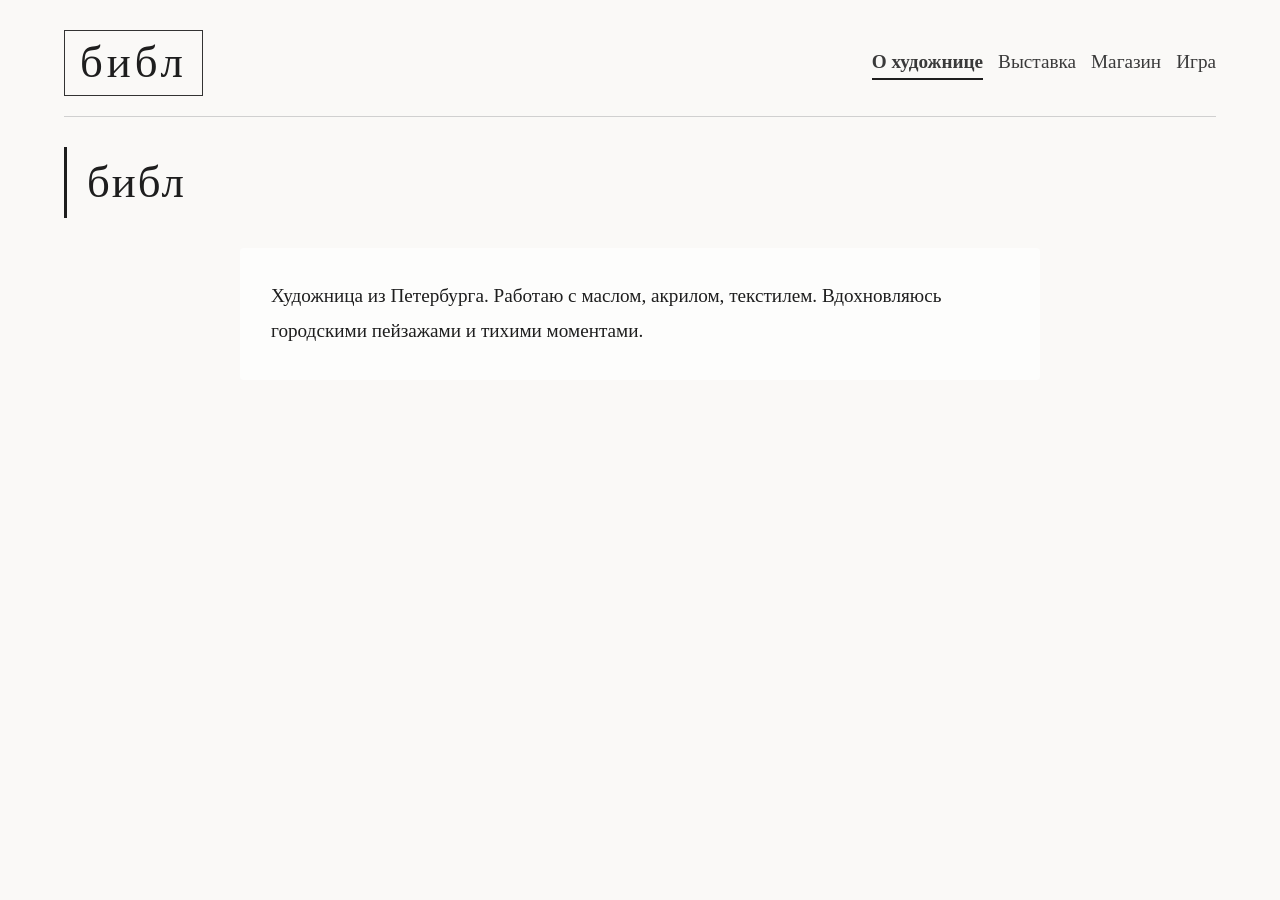
==== index.html @ 17152813 "index.html" ====
<!DOCTYPE html>
<html lang="ru">
<head>
    <meta charset="UTF-8">
    <meta name="viewport" content="width=device-width, initial-scale=1.0, maximum-scale=1.5, user-scalable=yes">
    <title>библ • художественная выставка</title>
    <style>
        * {
            margin: 0;
            padding: 0;
            box-sizing: border-box;
        }

        body {
            font-family: 'Georgia', 'Times New Roman', serif;
            background-color: #faf9f7;
            color: #1e1e1e;
            line-height: 1.6;
            font-size: 16px;
        }

        .container {
            max-width: 1400px;
            margin: 0 auto;
            padding: 30px 5%;
        }

        header {
            border-bottom: 1px solid #d0d0d0;
            padding-bottom: 20px;
            margin-bottom: 30px;
            display: flex;
            flex-wrap: wrap;
            justify-content: space-between;
            align-items: center;
            gap: 20px;
        }

        .logo {
            font-size: clamp(1.8rem, 6vw, 2.8rem);
            font-weight: 300;
            letter-spacing: 4px;
            text-transform: lowercase;
            border: 1px solid #333;
            padding: 5px 15px;
            display: inline-block;
            line-height: 1.2;
            cursor: pointer;
        }

        nav {
            display: flex;
            gap: 15px;
            flex-wrap: wrap;
        }

        nav button {
            background: none;
            border: none;
            font-size: clamp(1rem, 3vw, 1.2rem);
            font-family: 'Georgia', serif;
            color: #3a3a3a;
            cursor: pointer;
            padding: 5px 0;
            border-bottom: 2px solid transparent;
            transition: border-color 0.2s;
        }

        nav button:hover {
            border-bottom: 2px solid #aaa;
        }

        nav button.active {
            border-bottom: 2px solid #1e1e1e;
            font-weight: bold;
        }

        .page { display: none; min-height: 50vh; }
        .page.active { display: block; }

        h1 {
            font-weight: 300;
            font-size: clamp(2rem, 5vw, 2.8rem);
            letter-spacing: 2px;
            margin-bottom: 30px;
            border-left: 3px solid #1e1e1e;
            padding-left: 20px;
        }

        .art-grid {
            display: grid;
            grid-template-columns: repeat(auto-fill, minmax(280px, 1fr));
            gap: 30px 25px;
            margin-top: 30px;
        }

        .art-card {
            background-color: white;
            border: 1px solid #eaeaea;
            padding: 20px 15px 20px 15px;
            position: relative;
            display: flex;
            flex-direction: column;
            transition: transform 0.2s, box-shadow 0.2s;
        }

        .art-card:hover {
            transform: translateY(-4px);
            box-shadow: 0 6px 12px rgba(0,0,0,0.05);
        }

        .art-image-container {
            position: relative;
            width: 100%;
            aspect-ratio: 1 / 1.1;
            margin-bottom: 15px;
            cursor: pointer;
            overflow: hidden;
            background: #f0f0f0;
        }

        .art-image {
            width: 100%;
            height: 100%;
            object-fit: cover;
            display: block;
            transition: transform 0.3s;
        }

        .art-image-container:hover .art-image {
            transform: scale(1.02);
        }

        .image-error {
            position: absolute;
            top: 0;
            left: 0;
            width: 100%;
            height: 100%;
            display: flex;
            align-items: center;
            justify-content: center;
            background: #eee;
            color: #666;
            font-style: italic;
            padding: 20px;
            text-align: center;
        }

        .zoom-icon {
            position: absolute;
            top: 10px;
            right: 10px;
            width: 40px;
            height: 40px;
            background: rgba(255,255,255,0.9);
            border: 1px solid #1e1e1e;
            border-radius: 50%;
            display: flex;
            align-items: center;
            justify-content: center;
            font-size: 1.2rem;
            opacity: 0;
            transition: opacity 0.2s;
            pointer-events: none;
        }

        .art-image-container:hover .zoom-icon { opacity: 1; }

        .art-title {
            font-size: 1.4rem;
            font-weight: 400;
            margin-bottom: 5px;
        }

        .art-description {
            color: #5a5a5a;
            font-size: 0.9rem;
            margin-bottom: 10px;
            font-style: italic;
        }

        .art-price {
            font-size: 1.3rem;
            font-weight: 300;
            color: #2b5e2b;
            margin-top: auto;
            border-top: 1px dashed #ccc;
            padding-top: 12px;
        }

        .contact-block {
            margin-top: 40px;
            padding: 25px 20px;
            background: #f3f2f0;
            border: 1px solid #d4d4d4;
            display: flex;
            flex-wrap: wrap;
            justify-content: center;
            align-items: center;
            gap: 25px;
            position: relative;
        }

        .contact-block a {
            color: #1e1e1e;
            text-decoration: none;
            border-bottom: 1px dotted #777;
            transition: border-bottom 0.2s;
        }

        .contact-block a:hover {
            border-bottom: 1px solid #1e1e1e;
        }

        .edit-btn, .add-btn, .edit-contacts-btn, .edit-bio-btn {
            background: white;
            border: 1px solid #1e1e1e;
            width: 36px;
            height: 36px;
            border-radius: 50%;
            font-size: 1.2rem;
            cursor: pointer;
            display: none;
            align-items: center;
            justify-content: center;
            z-index: 10;
            transition: background 0.2s, color 0.2s;
        }

        .edit-btn:hover, .add-btn:hover, .edit-contacts-btn:hover, .edit-bio-btn:hover {
            background: #1e1e1e;
            color: white;
        }

        .admin-mode .edit-btn,
        .admin-mode .add-btn,
        .admin-mode .edit-contacts-btn,
        .admin-mode .edit-bio-btn {
            display: flex;
        }

        .add-btn {
            border-radius: 40px;
            width: auto;
            padding: 0 20px;
            gap: 5px;
            margin: 20px 0 30px;
            display: none;
        }

        .admin-mode .add-btn {
            display: inline-flex;
        }

        .edit-contacts-btn {
            position: absolute;
            top: -18px;
            right: 20px;
            background: #1e1e1e;
            color: white;
            border: none;
            width: auto;
            border-radius: 30px;
            padding: 8px 20px;
            font-size: 0.9rem;
            gap: 5px;
        }

        .edit-contacts-btn:hover {
            background: #333;
        }

        .artist-bio {
            font-size: 1.2rem;
            white-space: pre-line;
            max-width: 800px;
            margin: 0 auto 30px;
            padding: 30px;
            background: rgba(255,255,255,0.7);
            position: relative;
            border: 1px solid transparent;
            border-radius: 4px;
            line-height: 1.8;
        }
        
        .admin-mode .artist-bio { 
            border: 1px dashed #aaa;
        }

        .edit-bio-btn {
            position: absolute;
            top: 10px;
            right: 10px;
        }

        .modal {
            display: none;
            position: fixed;
            top: 0; left: 0; width: 100%; height: 100%;
            background-color: rgba(0,0,0,0.6);
            align-items: center;
            justify-content: center;
            z-index: 2000;
            padding: 15px;
            backdrop-filter: blur(3px);
        }
        .modal.active { display: flex; }

        .modal-content {
            background: white;
            padding: 35px 30px;
            max-width: 550px;
            width: 100%;
            max-height: 90vh;
            overflow-y: auto;
            border-radius: 4px;
            box-shadow: 0 10px 25px rgba(0,0,0,0.2);
        }

        .modal-content h3 {
            font-weight: 300;
            font-size: 2rem;
            margin-bottom: 25px;
            border-left: 3px solid #1e1e1e;
            padding-left: 15px;
        }

        .modal-content input,
        .modal-content textarea {
            width: 100%;
            padding: 12px;
            margin-bottom: 20px;
            border: 1px solid #bbb;
            font-family: 'Georgia', serif;
            font-size: 1rem;
            border-radius: 2px;
        }

        .modal-content input:focus,
        .modal-content textarea:focus {
            outline: none;
            border-color: #1e1e1e;
        }

        .upload-area {
            margin: 15px 0;
            padding: 15px;
            border: 2px dashed #ccc;
            border-radius: 8px;
            text-align: center;
            cursor: pointer;
            transition: border-color 0.2s;
        }
        .upload-area:hover { border-color: #1e1e1e; }
        .upload-area.drag-over { border-color: #2b5e2b; background: #f0f8f0; }
        
        .modal-buttons {
            display: flex;
            gap: 15px;
            flex-wrap: wrap;
            margin-top: 10px;
        }

        .modal-content button {
            padding: 12px 30px;
            background: #1e1e1e;
            color: white;
            border: none;
            font-family: 'Georgia', serif;
            cursor: pointer;
            flex: 1 1 auto;
            transition: background 0.2s;
            border-radius: 2px;
        }

        .modal-content button:hover {
            background: #333;
        }

        .modal-content button.cancel {
            background: #8f8f8f;
        }

        .modal-content button.cancel:hover {
            background: #a0a0a0;
        }

        .modal-content button.delete-confirm {
            background: #c0392b;
        }

        .zoom-modal .modal-content {
            max-width: 900px;
            background: white;
            padding: 20px;
        }

        .zoom-image {
            width: 100%;
            max-height: 70vh;
            object-fit: contain;
            background: #f5f5f5;
        }

        .zoom-details {
            margin-top: 20px;
            text-align: center;
        }

        /* Тетрис стили */
        .game-container {
            display: flex;
            flex-direction: column;
            align-items: center;
            gap: 20px;
            padding: 30px;
            background: #1e1e1e;
            color: #faf9f7;
            border-radius: 8px;
        }

        canvas#tetrisCanvas {
            border: 2px solid #faf9f7;
            background: #000;
            width: 100%;
            max-width: 300px;
            height: auto;
            aspect-ratio: 1/2;
        }

        .game-controls {
            display: flex;
            gap: 20px;
            flex-wrap: wrap;
            justify-content: center;
        }

        .game-btn {
            padding: 10px 20px;
            background: #faf9f7;
            color: #1e1e1e;
            border: none;
            font-family: 'Georgia', serif;
            cursor: pointer;
            border-radius: 2px;
            min-width: 60px;
            font-size: 1.2rem;
            transition: all 0.2s;
        }

        .game-btn:hover { 
            background: #fff;
            transform: scale(1.05);
        }

        .mobile-controls {
            display: flex;
            gap: 15px;
            flex-wrap: wrap;
            justify-content: center;
            margin-top: 10px;
        }

        .mobile-controls .game-btn {
            width: 70px;
            height: 70px;
            font-size: 2rem;
            display: flex;
            align-items: center;
            justify-content: center;
            background: #333;
            color: #faf9f7;
            border: 1px solid #faf9f7;
        }

        .score {
            font-size: 1.5rem;
            letter-spacing: 2px;
        }

        @media (max-width: 600px) {
            header { flex-direction: column; align-items: flex-start; }
            nav { width: 100%; justify-content: space-around; }
            .art-grid { gap: 20px; }
            .contact-block { flex-direction: column; gap: 15px; }
            .mobile-controls .game-btn { width: 55px; height: 55px; font-size: 1.5rem; }
        }
    </style>
</head>
<body>
    <div class="container" id="app">
        <header>
            <div class="logo">библ</div>
            <nav>
                <button class="nav-btn active" data-page="about">О художнице</button>
                <button class="nav-btn" data-page="exhibition">Выставка</button>
                <button class="nav-btn" data-page="shop">Магазин</button>
                <button class="nav-btn" data-page="game">Игра</button>
            </nav>
        </header>

        <div id="loginModal" class="modal">
            <div class="modal-content">
                <h3>вход для художницы</h3>
                <input type="password" id="passwordInput" placeholder="секретный пароль">
                <div class="modal-buttons">
                    <button id="submitPassword">Войти</button>
                    <button class="cancel" id="cancelLogin">Отмена</button>
                </div>
            </div>
        </div>

        <div id="editModal" class="modal">
            <div class="modal-content" id="editModalContent"></div>
        </div>

        <div id="zoomModal" class="modal zoom-modal">
            <div class="modal-content zoom-content">
                <img id="zoomImage" class="zoom-image" src="" alt="Увеличенное изображение">
                <div class="zoom-details">
                    <h3 id="zoomTitle"></h3>
                    <p id="zoomDescription"></p>
                    <button class="cancel" onclick="document.getElementById('zoomModal').classList.remove('active')">Закрыть</button>
                </div>
            </div>
        </div>

        <section id="aboutPage" class="page active">
            <h1>библ</h1>
            <div class="artist-bio" id="artistBioDisplay"></div>
        </section>

        <section id="exhibitionPage" class="page">
            <h1>выставка</h1>
            <div class="admin-actions">
                <button class="add-btn" id="addExhibitionBtn">➕ Добавить работу</button>
            </div>
            <div class="art-grid" id="exhibitionGrid"></div>
        </section>

        <section id="shopPage" class="page">
            <h1>магазин</h1>
            <div class="admin-actions">
                <button class="add-btn" id="addShopBtn">➕ Добавить товар</button>
            </div>
            <div class="art-grid" id="shopGrid"></div>
            <div class="contact-block" id="contactsBlock"></div>
        </section>

        <section id="gamePage" class="page">
            <h1>тетрис / пауза</h1>
            <div class="game-container">
                <canvas id="tetrisCanvas" width="300" height="600"></canvas>
                <div class="score" id="gameScore">0</div>
                <div class="game-controls">
                    <button class="game-btn" id="newGameBtn">Новая</button>
                    <button class="game-btn" id="pauseGameBtn">Пауза</button>
                </div>
                <div class="mobile-controls">
                    <button class="game-btn" id="moveLeftBtn">←</button>
                    <button class="game-btn" id="rotateBtn">↻</button>
                    <button class="game-btn" id="moveRightBtn">→</button>
                    <button class="game-btn" id="moveDownBtn">↓</button>
                </div>
                <p style="color: #aaa;">← → движение, ↑ поворот, ↓ ускорение</p>
            </div>
        </section>
    </div>

    <script>
        (function() {
            // ========== НАСТРОЙКИ ==========
            const ADMIN_PASSWORD = 'BiblVeta098123';
            const STORAGE_KEY = 'bibl_gallery_data';
            
            // Состояние
            let isAdmin = false;
            let artworks = { exhibition: [], shop: [] };
            let artistBio = "Художница из Петербурга. Работаю с маслом, акрилом, текстилем. Вдохновляюсь городскими пейзажами и тихими моментами.";
            let contacts = { 
                tg: "@gbibi_art", 
                wa: "+7 999 123-45-67", 
                vk: "vk.com/gbibi_art", 
                tgk: "t.me/gbibi_channel" 
            };

            // Проверяем сессию админа
            if (sessionStorage.getItem('bibl_admin') === 'true') {
                isAdmin = true;
                document.body.classList.add('admin-mode');
            }
            
            // Проверяем URL для входа
            if (window.location.search.includes('bibl_edit')) {
                document.getElementById('loginModal').classList.add('active');
            }

            // ========== ЗАГРУЗКА / СОХРАНЕНИЕ ==========
            function loadData() {
                const saved = localStorage.getItem(STORAGE_KEY);
                if (saved) {
                    try {
                        const data = JSON.parse(saved);
                        artworks = data.artworks || { exhibition: [], shop: [] };
                        artistBio = data.artistBio || artistBio;
                        contacts = data.contacts || contacts;
                    } catch(e) {}
                }
                renderAll();
            }

            function saveData() {
                const data = { artworks, artistBio, contacts };
                localStorage.setItem(STORAGE_KEY, JSON.stringify(data));
                renderAll();
                if (isAdmin) {
                    showGistHelper();
                }
            }
            
            function showGistHelper() {
                const jsonData = JSON.stringify({ artworks, artistBio, contacts }, null, 2);
                const modal = document.getElementById('editModal');
                const content = document.getElementById('editModalContent');
                content.innerHTML = `
                    <h3>📦 Резервная копия</h3>
                    <p style="margin-bottom: 15px;">Данные сохранены в браузере. Чтобы перенести на другой компьютер, скопируйте JSON:</p>
                    <textarea id="backupJson" rows="10" style="width:100%; font-family: monospace; font-size:12px;" readonly>${escapeHtml(jsonData)}</textarea>
                    <div class="modal-buttons">
                        <button id="copyBackupBtn">📋 Скопировать</button>
                        <button class="cancel" id="closeBackupBtn">Закрыть</button>
                    </div>
                `;
                modal.classList.add('active');
                document.getElementById('copyBackupBtn').onclick = () => {
                    const textarea = document.getElementById('backupJson');
                    textarea.select();
                    document.execCommand('copy');
                    alert('JSON скопирован!');
                };
                document.getElementById('closeBackupBtn').onclick = () => modal.classList.remove('active');
            }

            // ========== ЗАГРУЗКА НА ImgPeek (российский хостинг) ==========
            async function uploadToImgPeek(file) {
                return new Promise((resolve, reject) => {
                    const reader = new FileReader();
                    reader.onload = async function(e) {
                        try {
                            const base64 = e.target.result.split(',')[1];
                            const formData = new FormData();
                            formData.append('image', file);
                            
                            // Прокси через бесплатный сервис загрузки (работает в РФ)
                            const response = await fetch('https://tmpfiles.org/api/v1/upload', {
                                method: 'POST',
                                body: formData
                            });
                            const result = await response.json();
                            if (result.status === 'success' && result.data.url) {
                                resolve(result.data.url);
                            } else {
                                throw new Error('Upload failed');
                            }
                        } catch(err) {
                            reject(err);
                        }
                    };
                    reader.onerror = reject;
                    reader.readAsDataURL(file);
                });
            }

            // ========== ВСПОМОГАТЕЛЬНЫЕ ФУНКЦИИ ==========
            function escapeHtml(text) {
                if (!text) return '';
                return String(text).replace(/[&<>]/g, function(m) {
                    if (m === '&') return '&amp;';
                    if (m === '<') return '&lt;';
                    if (m === '>') return '&gt;';
                    return m;
                }).replace(/[\uD800-\uDBFF][\uDC00-\uDFFF]/g, function(c) {
                    return c;
                });
            }

            function openAddModal(type) {
                if (!isAdmin) return;
                const modal = document.getElementById('editModal');
                const content = document.getElementById('editModalContent');
                const isShop = type === 'shop';
                content.innerHTML = `
                    <h3>${isShop ? '➕ Добавить товар' : '🖼️ Добавить работу'}</h3>
                    <input id="modalTitle" placeholder="Название" value="Без названия">
                    <textarea id="modalDesc" placeholder="Описание" rows="2"></textarea>
                    ${isShop ? '<input id="modalPrice" placeholder="Цена" value="цена по запросу">' : ''}
                    
                    <div class="upload-area" id="uploadArea">
                        📸 Нажмите или перетащите фото сюда<br>
                        <small>Поддерживаются JPG, PNG, GIF, WEBP</small>
                        <input type="file" id="imageUpload" accept="image/*" style="display:none">
                    </div>
                    <div id="uploadPreview" style="margin-top:10px; display:none;">
                        <img id="previewImg" style="max-width:100%; max-height:150px; border-radius:4px;">
                        <div id="uploadStatus" style="font-size:0.85rem; margin-top:5px;"></div>
                    </div>
                    
                    <div class="modal-buttons">
                        <button id="saveItemBtn">Сохранить</button>
                        <button class="cancel" id="cancelModal">Отмена</button>
                    </div>
                `;
                modal.classList.add('active');
                
                let uploadedUrl = null;
                const uploadArea = document.getElementById('uploadArea');
                const fileInput = document.getElementById('imageUpload');
                const previewDiv = document.getElementById('uploadPreview');
                const previewImg = document.getElementById('previewImg');
                const uploadStatus = document.getElementById('uploadStatus');
                
                uploadArea.addEventListener('click', () => fileInput.click());
                uploadArea.addEventListener('dragover', (e) => {
                    e.preventDefault();
                    uploadArea.classList.add('drag-over');
                });
                uploadArea.addEventListener('dragleave', () => uploadArea.classList.remove('drag-over'));
                uploadArea.addEventListener('drop', async (e) => {
                    e.preventDefault();
                    uploadArea.classList.remove('drag-over');
                    const file = e.dataTransfer.files[0];
                    if (file && file.type.startsWith('image/')) {
                        await handleFileUpload(file);
                    } else {
                        alert('Пожалуйста, загрузите изображение');
                    }
                });
                
                fileInput.addEventListener('change', async (e) => {
                    if (e.target.files[0]) await handleFileUpload(e.target.files[0]);
                });
                
                async function handleFileUpload(file) {
                    previewImg.src = URL.createObjectURL(file);
                    previewDiv.style.display = 'block';
                    uploadStatus.textContent = '⏳ Загрузка на сервер...';
                    try {
                        uploadedUrl = await uploadToImgPeek(file);
                        uploadStatus.innerHTML = `✅ Загружено! <a href="${uploadedUrl}" target="_blank">открыть</a>`;
                    } catch(err) {
                        uploadStatus.textContent = '❌ Ошибка загрузки, попробуйте другой файл';
                        uploadedUrl = null;
                    }
                }
                
                document.getElementById('saveItemBtn').onclick = () => {
                    const title = document.getElementById('modalTitle').value.trim() || 'Без названия';
                    const desc = document.getElementById('modalDesc').value || '';
                    const price = isShop ? document.getElementById('modalPrice').value || 'цена по запросу' : undefined;
                    
                    if (!uploadedUrl) {
                        alert('Пожалуйста, загрузите изображение');
                        return;
                    }
                    
                    const newItem = {
                        id: Date.now() + Math.random() * 10000,
                        title: title,
                        description: desc,
                        image_url: uploadedUrl
                    };
                    if (isShop) newItem.price = price;
                    
                    artworks[type].push(newItem);
                    saveData();
                    modal.classList.remove('active');
                };
                document.getElementById('cancelModal').onclick = () => modal.classList.remove('active');
            }

            function deleteItem(id, section) {
                if (!isAdmin) return;
                const modal = document.getElementById('editModal');
                const content = document.getElementById('editModalContent');
                content.innerHTML = `
                    <h3>🗑️ Удалить работу?</h3>
                    <p style="margin-bottom:30px;">Это действие нельзя отменить.</p>
                    <div class="modal-buttons">
                        <button class="delete-confirm" id="confirmDelete">Да, удалить</button>
                        <button class="cancel" id="cancelModal">Отмена</button>
                    </div>
                `;
                modal.classList.add('active');
                document.getElementById('confirmDelete').onclick = () => {
                    artworks[section] = artworks[section].filter(item => String(item.id) !== String(id));
                    saveData();
                    modal.classList.remove('active');
                };
                document.getElementById('cancelModal').onclick = () => modal.classList.remove('active');
            }

            function openEditBioModal() {
                if (!isAdmin) return;
                const modal = document.getElementById('editModal');
                const content = document.getElementById('editModalContent');
                content.innerHTML = `
                    <h3>✎ Редактировать описание</h3>
                    <textarea id="modalBio" rows="6" placeholder="Расскажите о себе...">${escapeHtml(artistBio)}</textarea>
                    <div class="modal-buttons">
                        <button id="saveBioBtn">Сохранить</button>
                        <button class="cancel" id="cancelModal">Отмена</button>
                    </div>
                `;
                modal.classList.add('active');
                document.getElementById('saveBioBtn').onclick = () => {
                    artistBio = document.getElementById('modalBio').value;
                    saveData();
                    modal.classList.remove('active');
                };
                document.getElementById('cancelModal').onclick = () => modal.classList.remove('active');
            }

            function openEditContactsModal() {
                if (!isAdmin) return;
                const modal = document.getElementById('editModal');
                const content = document.getElementById('editModalContent');
                content.innerHTML = `
                    <h3>✎ Контакты</h3>
                    <input id="modalTg" value="${escapeHtml(contacts.tg)}" placeholder="Telegram: @username">
                    <input id="modalWa" value="${escapeHtml(contacts.wa)}" placeholder="WhatsApp: +7...">
                    <input id="modalVk" value="${escapeHtml(contacts.vk)}" placeholder="VK: vk.com/...">
                    <input id="modalTgk" value="${escapeHtml(contacts.tgk)}" placeholder="Telegram канал: t.me/...">
                    <div class="modal-buttons">
                        <button id="saveContactsBtn">Сохранить</button>
                        <button class="cancel" id="cancelModal">Отмена</button>
                    </div>
                `;
                modal.classList.add('active');
                document.getElementById('saveContactsBtn').onclick = () => {
                    contacts = {
                        tg: document.getElementById('modalTg').value || '@',
                        wa: document.getElementById('modalWa').value || '+7',
                        vk: document.getElementById('modalVk').value || '',
                        tgk: document.getElementById('modalTgk').value || ''
                    };
                    saveData();
                    modal.classList.remove('active');
                };
                document.getElementById('cancelModal').onclick = () => modal.classList.remove('active');
            }

            // ========== РЕНДЕРИНГ ==========
            function renderAll() {
                renderBio();
                renderExhibition();
                renderShop();
                renderContacts();
            }

            function renderBio() {
                const bioDiv = document.getElementById('artistBioDisplay');
                if (bioDiv) {
                    bioDiv.innerHTML = `${escapeHtml(artistBio).replace(/\n/g, '<br>')}<button class="edit-bio-btn edit-btn" id="editBioBtn">✎</button>`;
                    document.getElementById('editBioBtn')?.addEventListener('click', openEditBioModal);
                }
            }

            function renderExhibition() {
                const grid = document.getElementById('exhibitionGrid');
                if (!grid) return;
                if (!artworks.exhibition.length) {
                    grid.innerHTML = '<p style="text-align:center; color:#888; padding:40px;">Пока нет работ</p>';
                    return;
                }
                grid.innerHTML = artworks.exhibition.map(item => `
                    <div class="art-card">
                        <div class="art-image-container" onclick="window.openZoom('${escapeHtml(item.image_url)}', '${escapeHtml(item.title)}', '${escapeHtml(item.description)}')">
                            <img class="art-image" src="${escapeHtml(item.image_url)}" alt="${escapeHtml(item.title)}" onerror="this.onerror=null; this.parentElement.innerHTML+='<div class=\\'image-error\\'>🖼️ Ошибка загрузки</div>';">
                            <div class="zoom-icon">🔍</div>
                        </div>
                        <div class="art-title">${escapeHtml(item.title)}</div>
                        <div class="art-description">${escapeHtml(item.description) || '—'}</div>
                        ${isAdmin ? `<button class="edit-btn" onclick="window.deleteItem('${item.id}', 'exhibition')">🗑️</button>` : ''}
                    </div>
                `).join('');
            }

            function renderShop() {
                const grid = document.getElementById('shopGrid');
                if (!grid) return;
                if (!artworks.shop.length) {
                    grid.innerHTML = '<p style="text-align:center; color:#888; padding:40px;">Магазин пуст</p>';
                    return;
                }
                grid.innerHTML = artworks.shop.map(item => `
                    <div class="art-card">
                        <div class="art-image-container" onclick="window.openZoom('${escapeHtml(item.image_url)}', '${escapeHtml(item.title)}', '${escapeHtml(item.description)}')">
                            <img class="art-image" src="${escapeHtml(item.image_url)}" alt="${escapeHtml(item.title)}" onerror="this.onerror=null; this.parentElement.innerHTML+='<div class=\\'image-error\\'>🖼️ Ошибка загрузки</div>';">
                            <div class="zoom-icon">🔍</div>
                        </div>
                        <div class="art-title">${escapeHtml(item.title)}</div>
                        <div class="art-description">${escapeHtml(item.description) || '—'}</div>
                        <div class="art-price">${escapeHtml(item.price) || 'цена по запросу'}</div>
                        ${isAdmin ? `<button class="edit-btn" onclick="window.deleteItem('${item.id}', 'shop')">🗑️</button>` : ''}
                    </div>
                `).join('');
            }

            function renderContacts() {
                const block = document.getElementById('contactsBlock');
                if (block) {
                    block.innerHTML = `
                        <a href="https://t.me/${contacts.tg.replace('@', '')}" target="_blank">📱 ${escapeHtml(contacts.tg)}</a>
                        <a href="https://wa.me/${contacts.wa.replace(/[^0-9]/g, '')}" target="_blank">📞 WhatsApp</a>
                        <a href="https://${contacts.vk.replace(/^https?:\/\//, '')}" target="_blank">📘 VK</a>
                        <a href="https://${contacts.tgk.replace(/^https?:\/\//, '')}" target="_blank">📢 Telegram канал</a>
                        <button class="edit-contacts-btn" id="editContactsBtn">✎ ред. контакты</button>
                    `;
                    document.getElementById('editContactsBtn')?.addEventListener('click', openEditContactsModal);
                }
            }

            // Глобальные функции
            window.openZoom = function(img, title, desc) {
                const zoomImg = document.getElementById('zoomImage');
                zoomImg.src = img;
                zoomImg.onerror = function() { this.src = 'data:image/svg+xml,%3Csvg xmlns=%22http://www.w3.org/2000/svg%22 width=%22200%22 height=%22200%22%3E%3Crect width=%22200%22 height=%22200%22 fill=%22%23eee%22/%3E%3Ctext x=%2250%22 y=%22100%22%3EОшибка%3C/text%3E%3C/svg%3E'; };
                document.getElementById('zoomTitle').innerText = title;
                document.getElementById('zoomDescription').innerText = desc;
                document.getElementById('zoomModal').classList.add('active');
            };
            window.deleteItem = deleteItem;

            // ========== АДМИНКА ==========
            document.getElementById('submitPassword')?.addEventListener('click', () => {
                const pwd = document.getElementById('passwordInput').value;
                if (pwd === ADMIN_PASSWORD) {
                    isAdmin = true;
                    document.body.classList.add('admin-mode');
                    sessionStorage.setItem('bibl_admin', 'true');
                    document.getElementById('loginModal').classList.remove('active');
                    renderAll();
                    const url = new URL(window.location);
                    url.searchParams.delete('bibl_edit');
                    window.history.replaceState({}, '', url);
                } else alert('Неверный пароль');
            });
            document.getElementById('cancelLogin')?.addEventListener('click', () => document.getElementById('loginModal').classList.remove('active'));
            document.getElementById('addExhibitionBtn')?.addEventListener('click', () => openAddModal('exhibition'));
            document.getElementById('addShopBtn')?.addEventListener('click', () => openAddModal('shop'));
            
            // Навигация
            document.querySelectorAll('.nav-btn').forEach(btn => {
                btn.addEventListener('click', function() {
                    document.querySelectorAll('.nav-btn').forEach(b => b.classList.remove('active'));
                    this.classList.add('active');
                    document.querySelectorAll('.page').forEach(p => p.classList.remove('active'));
                    document.getElementById(this.dataset.page + 'Page').classList.add('active');
                });
            });
            
            // Закрытие модалок по клику на фон
            window.addEventListener('click', (e) => {
                if (e.target.classList.contains('modal')) e.target.classList.remove('active');
            });
            
            // ========== ИДЕАЛЬНЫЙ ТЕТРИС ==========
            const canvas = document.getElementById('tetrisCanvas');
            const ctx = canvas?.getContext('2d');
            const scoreSpan = document.getElementById('gameScore');
            if (canvas && ctx) {
                const COLS = 10, ROWS = 20;
                const SIZE = canvas.width / COLS;
                let grid = Array(ROWS).fill().map(() => Array(COLS).fill(0));
                let score = 0;
                let active = false, paused = false;
                let interval = null;
                let piece = null, pieceX = 0, pieceY = 0;
                
                const SHAPES = [
                    { shape: [[1,1,1,1]], color: '#faf9f7' },
                    { shape: [[1,1],[1,1]], color: '#faf9f7' },
                    { shape: [[0,1,0],[1,1,1]], color: '#faf9f7' },
                    { shape: [[0,1,1],[1,1,0]], color: '#faf9f7' },
                    { shape: [[1,1,0],[0,1,1]], color: '#faf9f7' },
                    { shape: [[1,0,0],[1,1,1]], color: '#faf9f7' },
                    { shape: [[0,0,1],[1,1,1]], color: '#faf9f7' }
                ];
                
                function randomPiece() {
                    const p = SHAPES[Math.floor(Math.random() * SHAPES.length)];
                    return { shape: p.shape.map(r => [...r]), color: p.color };
                }
                
                function spawn() {
                    piece = randomPiece();
                    pieceX = Math.floor((COLS - piece.shape[0].length) / 2);
                    pieceY = 0;
                    if (collision()) { gameOver(); }
                }
                
                function collision() {
                    for (let y = 0; y < piece.shape.length; y++) {
                        for (let x = 0; x < piece.shape[0].length; x++) {
                            if (piece.shape[y][x]) {
                                const nx = pieceX + x, ny = pieceY + y;
                                if (nx < 0 || nx >= COLS || ny >= ROWS || (ny >= 0 && grid[ny]?.[nx])) return true;
                            }
                        }
                    }
                    return false;
                }
                
                function merge() {
                    for (let y = 0; y < piece.shape.length; y++) {
                        for (let x = 0; x < piece.shape[0].length; x++) {
                            if (piece.shape[y][x]) {
                                const ny = pieceY + y, nx = pieceX + x;
                                if (ny >= 0 && ny < ROWS) grid[ny][nx] = 1;
                            }
                        }
                    }
                    clearLines();
                    spawn();
                }
                
                function clearLines() {
                    let cleared = 0;
                    for (let y = ROWS-1; y >= 0; y--) {
                        if (grid[y].every(c => c === 1)) {
                            grid.splice(y, 1);
                            grid.unshift(Array(COLS).fill(0));
                            y++;
                            cleared++;
                        }
                    }
                    if (cleared) { score += cleared * 100; scoreSpan.textContent = score; }
                }
                
                function move(dx, dy) {
                    if (!active || paused) return false;
                    pieceX += dx; pieceY += dy;
                    if (collision()) {
                        pieceX -= dx; pieceY -= dy;
                        if (dy === 1) { merge(); }
                        return false;
                    }
                    return true;
                }
                
                function rotate() {
                    if (!active || paused) return;
                    const rotated = piece.shape[0].map((_, i) => piece.shape.map(row => row[i]).reverse());
                    const old = piece.shape.map(r => [...r]);
                    piece.shape = rotated;
                    if (collision()) piece.shape = old;
                }
                
                function gameOver() {
                    active = false;
                    if (interval) clearInterval(interval);
                    interval = null;
                }
                
                function draw() {
                    ctx.clearRect(0, 0, canvas.width, canvas.height);
                    ctx.strokeStyle = '#faf9f7';
                    for (let y = 0; y < ROWS; y++) {
                        for (let x = 0; x < COLS; x++) {
                            if (grid[y][x]) { ctx.fillStyle = '#faf9f7'; ctx.fillRect(x*SIZE, y*SIZE, SIZE-1, SIZE-1); }
                            else ctx.strokeRect(x*SIZE, y*SIZE, SIZE-1, SIZE-1);
                        }
                    }
                    if (piece && active) {
                        ctx.fillStyle = '#faf9f7';
                        for (let y = 0; y < piece.shape.length; y++)
                            for (let x = 0; x < piece.shape[0].length; x++)
                                if (piece.shape[y][x]) ctx.fillRect((pieceX+x)*SIZE, (pieceY+y)*SIZE, SIZE-1, SIZE-1);
                    }
                    if (paused && active) {
                        ctx.fillStyle = 'rgba(0,0,0,0.6)';
                        ctx.fillRect(0, 0, canvas.width, canvas.height);
                        ctx.fillStyle = '#faf9f7';
                        ctx.font = '20px Georgia';
                        ctx.textAlign = 'center';
                        ctx.fillText('ПАУЗА', canvas.width/2, canvas.height/2);
                    }
                    if (!active) {
                        ctx.fillStyle = 'rgba(0,0,0,0.7)';
                        ctx.fillRect(0, 0, canvas.width, canvas.height);
                        ctx.fillStyle = '#faf9f7';
                        ctx.font = '20px Georgia';
                        ctx.fillText('ИГРА ОКОНЧЕНА', canvas.width/2, canvas.height/2);
                    }
                }
                
                function loop() { if (active && !paused) { move(0, 1); draw(); } else draw(); }
                
                function startNew() {
                    if (interval) clearInterval(interval);
                    grid = Array(ROWS).fill().map(() => Array(COLS).fill(0));
                    score = 0;
                    scoreSpan.textContent = '0';
                    active = true;
                    paused = false;
                    spawn();
                    interval = setInterval(loop, 280);
                    draw();
                }
                
                document.addEventListener('keydown', (e) => {
                    if (!document.getElementById('gamePage').classList.contains('active')) return;
                    if (!active) return;
                    if (e.key === 'ArrowLeft') { e.preventDefault(); move(-1, 0); draw(); }
                    if (e.key === 'ArrowRight') { e.preventDefault(); move(1, 0); draw(); }
                    if (e.key === 'ArrowDown') { e.preventDefault(); move(0, 1); draw(); }
                    if (e.key === 'ArrowUp') { e.preventDefault(); rotate(); draw(); }
                });
                
                document.getElementById('moveLeftBtn')?.addEventListener('click', () => { if(active && !paused) { move(-1,0); draw(); } });
                document.getElementById('moveRightBtn')?.addEventListener('click', () => { if(active && !paused) { move(1,0); draw(); } });
                document.getElementById('moveDownBtn')?.addEventListener('click', () => { if(active && !paused) { move(0,1); draw(); } });
                document.getElementById('rotateBtn')?.addEventListener('click', () => { if(active && !paused) { rotate(); draw(); } });
                document.getElementById('newGameBtn')?.addEventListener('click', startNew);
                document.getElementById('pauseGameBtn')?.addEventListener('click', () => { if(active) { paused = !paused; draw(); } });
                startNew();
            }
            
            loadData();
        })();
    </script>
</body>
</html>
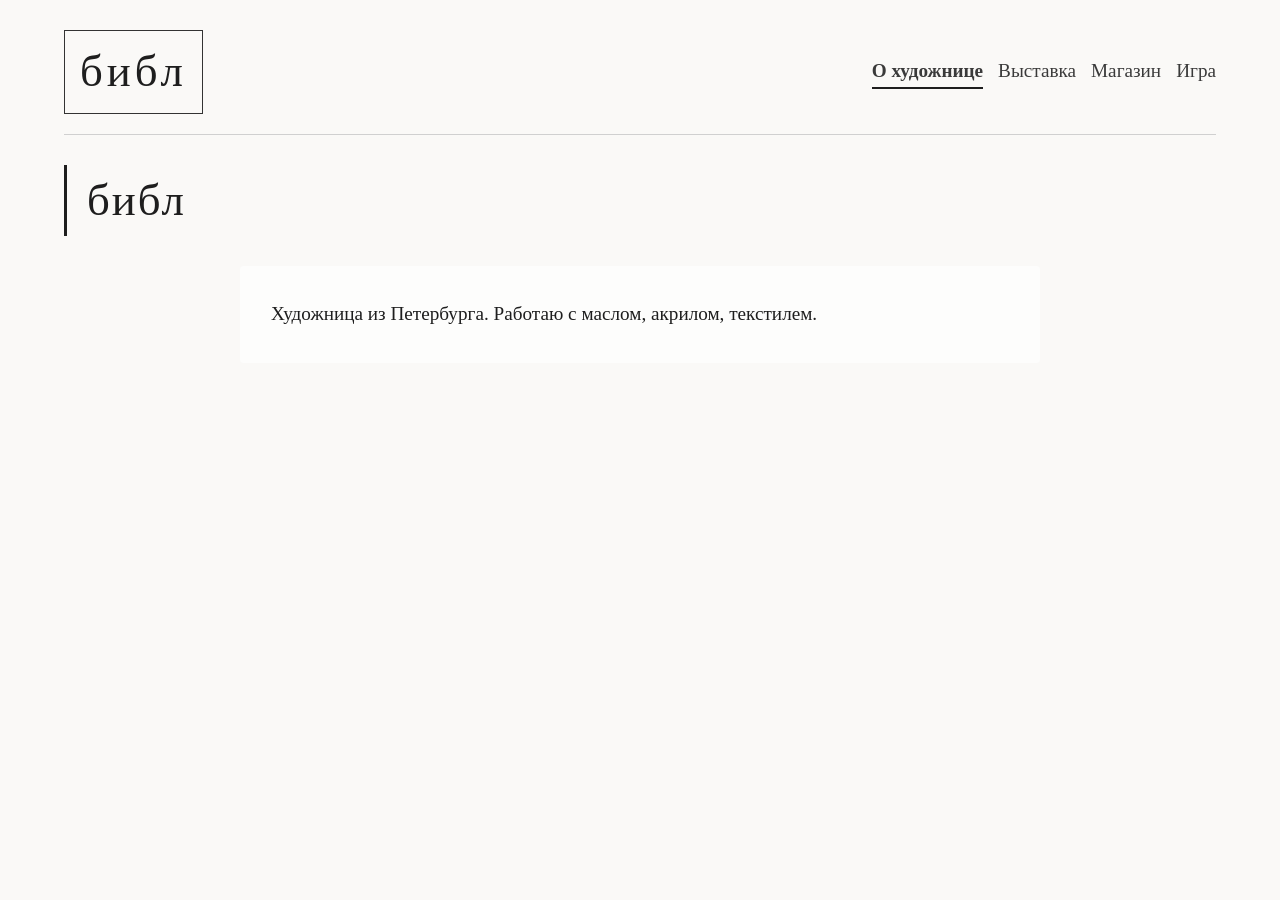
==== commit 4b9195d0: "index.html" ====
--- a/index.html
+++ b/index.html
@@ -3,493 +3,71 @@
 <head>
     <meta charset="UTF-8">
     <meta name="viewport" content="width=device-width, initial-scale=1.0, maximum-scale=1.5, user-scalable=yes">
-    <title>библ • художественная выставка</title>
+    <meta http-equiv="Content-Security-Policy" content="upgrade-insecure-requests">
+    <title>библ • beeble.art</title>
     <style>
-        * {
-            margin: 0;
-            padding: 0;
-            box-sizing: border-box;
-        }
-
-        body {
-            font-family: 'Georgia', 'Times New Roman', serif;
-            background-color: #faf9f7;
-            color: #1e1e1e;
-            line-height: 1.6;
-            font-size: 16px;
-        }
-
-        .container {
-            max-width: 1400px;
-            margin: 0 auto;
-            padding: 30px 5%;
-        }
-
-        header {
-            border-bottom: 1px solid #d0d0d0;
-            padding-bottom: 20px;
-            margin-bottom: 30px;
-            display: flex;
-            flex-wrap: wrap;
-            justify-content: space-between;
-            align-items: center;
-            gap: 20px;
-        }
-
-        .logo {
-            font-size: clamp(1.8rem, 6vw, 2.8rem);
-            font-weight: 300;
-            letter-spacing: 4px;
-            text-transform: lowercase;
-            border: 1px solid #333;
-            padding: 5px 15px;
-            display: inline-block;
-            line-height: 1.2;
-            cursor: pointer;
-        }
-
-        nav {
-            display: flex;
-            gap: 15px;
-            flex-wrap: wrap;
-        }
-
-        nav button {
-            background: none;
-            border: none;
-            font-size: clamp(1rem, 3vw, 1.2rem);
-            font-family: 'Georgia', serif;
-            color: #3a3a3a;
-            cursor: pointer;
-            padding: 5px 0;
-            border-bottom: 2px solid transparent;
-            transition: border-color 0.2s;
-        }
-
-        nav button:hover {
-            border-bottom: 2px solid #aaa;
-        }
-
-        nav button.active {
-            border-bottom: 2px solid #1e1e1e;
-            font-weight: bold;
-        }
-
+        /* ваш существующий CSS остаётся без изменений */
+        * { margin: 0; padding: 0; box-sizing: border-box; }
+        body { font-family: 'Georgia', 'Times New Roman', serif; background-color: #faf9f7; color: #1e1e1e; line-height: 1.6; font-size: 16px; }
+        .container { max-width: 1400px; margin: 0 auto; padding: 30px 5%; }
+        header { border-bottom: 1px solid #d0d0d0; padding-bottom: 20px; margin-bottom: 30px; display: flex; flex-wrap: wrap; justify-content: space-between; align-items: center; gap: 20px; }
+        .logo { font-size: clamp(1.8rem, 6vw, 2.8rem); font-weight: 300; letter-spacing: 4px; text-transform: lowercase; border: 1px solid #333; padding: 5px 15px; display: inline-block; cursor: pointer; }
+        nav { display: flex; gap: 15px; flex-wrap: wrap; }
+        nav button { background: none; border: none; font-size: clamp(1rem, 3vw, 1.2rem); font-family: 'Georgia', serif; color: #3a3a3a; cursor: pointer; padding: 5px 0; border-bottom: 2px solid transparent; transition: border-color 0.2s; }
+        nav button:hover { border-bottom: 2px solid #aaa; }
+        nav button.active { border-bottom: 2px solid #1e1e1e; font-weight: bold; }
         .page { display: none; min-height: 50vh; }
         .page.active { display: block; }
-
-        h1 {
-            font-weight: 300;
-            font-size: clamp(2rem, 5vw, 2.8rem);
-            letter-spacing: 2px;
-            margin-bottom: 30px;
-            border-left: 3px solid #1e1e1e;
-            padding-left: 20px;
-        }
-
-        .art-grid {
-            display: grid;
-            grid-template-columns: repeat(auto-fill, minmax(280px, 1fr));
-            gap: 30px 25px;
-            margin-top: 30px;
-        }
-
-        .art-card {
-            background-color: white;
-            border: 1px solid #eaeaea;
-            padding: 20px 15px 20px 15px;
-            position: relative;
-            display: flex;
-            flex-direction: column;
-            transition: transform 0.2s, box-shadow 0.2s;
-        }
-
-        .art-card:hover {
-            transform: translateY(-4px);
-            box-shadow: 0 6px 12px rgba(0,0,0,0.05);
-        }
-
-        .art-image-container {
-            position: relative;
-            width: 100%;
-            aspect-ratio: 1 / 1.1;
-            margin-bottom: 15px;
-            cursor: pointer;
-            overflow: hidden;
-            background: #f0f0f0;
-        }
-
-        .art-image {
-            width: 100%;
-            height: 100%;
-            object-fit: cover;
-            display: block;
-            transition: transform 0.3s;
-        }
-
-        .art-image-container:hover .art-image {
-            transform: scale(1.02);
-        }
-
-        .image-error {
-            position: absolute;
-            top: 0;
-            left: 0;
-            width: 100%;
-            height: 100%;
-            display: flex;
-            align-items: center;
-            justify-content: center;
-            background: #eee;
-            color: #666;
-            font-style: italic;
-            padding: 20px;
-            text-align: center;
-        }
-
-        .zoom-icon {
-            position: absolute;
-            top: 10px;
-            right: 10px;
-            width: 40px;
-            height: 40px;
-            background: rgba(255,255,255,0.9);
-            border: 1px solid #1e1e1e;
-            border-radius: 50%;
-            display: flex;
-            align-items: center;
-            justify-content: center;
-            font-size: 1.2rem;
-            opacity: 0;
-            transition: opacity 0.2s;
-            pointer-events: none;
-        }
-
+        h1 { font-weight: 300; font-size: clamp(2rem, 5vw, 2.8rem); letter-spacing: 2px; margin-bottom: 30px; border-left: 3px solid #1e1e1e; padding-left: 20px; }
+        .art-grid { display: grid; grid-template-columns: repeat(auto-fill, minmax(280px, 1fr)); gap: 30px 25px; margin-top: 30px; }
+        .art-card { background-color: white; border: 1px solid #eaeaea; padding: 20px 15px; position: relative; display: flex; flex-direction: column; transition: transform 0.2s, box-shadow 0.2s; }
+        .art-card:hover { transform: translateY(-4px); box-shadow: 0 6px 12px rgba(0,0,0,0.05); }
+        .art-image-container { position: relative; width: 100%; aspect-ratio: 1 / 1.1; margin-bottom: 15px; cursor: pointer; overflow: hidden; background: #f0f0f0; }
+        .art-image { width: 100%; height: 100%; object-fit: cover; display: block; transition: transform 0.3s; }
+        .art-image-container:hover .art-image { transform: scale(1.02); }
+        .zoom-icon { position: absolute; top: 10px; right: 10px; width: 40px; height: 40px; background: rgba(255,255,255,0.9); border: 1px solid #1e1e1e; border-radius: 50%; display: flex; align-items: center; justify-content: center; opacity: 0; transition: opacity 0.2s; pointer-events: none; }
         .art-image-container:hover .zoom-icon { opacity: 1; }
-
-        .art-title {
-            font-size: 1.4rem;
-            font-weight: 400;
-            margin-bottom: 5px;
-        }
-
-        .art-description {
-            color: #5a5a5a;
-            font-size: 0.9rem;
-            margin-bottom: 10px;
-            font-style: italic;
-        }
-
-        .art-price {
-            font-size: 1.3rem;
-            font-weight: 300;
-            color: #2b5e2b;
-            margin-top: auto;
-            border-top: 1px dashed #ccc;
-            padding-top: 12px;
-        }
-
-        .contact-block {
-            margin-top: 40px;
-            padding: 25px 20px;
-            background: #f3f2f0;
-            border: 1px solid #d4d4d4;
-            display: flex;
-            flex-wrap: wrap;
-            justify-content: center;
-            align-items: center;
-            gap: 25px;
-            position: relative;
-        }
-
-        .contact-block a {
-            color: #1e1e1e;
-            text-decoration: none;
-            border-bottom: 1px dotted #777;
-            transition: border-bottom 0.2s;
-        }
-
-        .contact-block a:hover {
-            border-bottom: 1px solid #1e1e1e;
-        }
-
-        .edit-btn, .add-btn, .edit-contacts-btn, .edit-bio-btn {
-            background: white;
-            border: 1px solid #1e1e1e;
-            width: 36px;
-            height: 36px;
-            border-radius: 50%;
-            font-size: 1.2rem;
-            cursor: pointer;
-            display: none;
-            align-items: center;
-            justify-content: center;
-            z-index: 10;
-            transition: background 0.2s, color 0.2s;
-        }
-
-        .edit-btn:hover, .add-btn:hover, .edit-contacts-btn:hover, .edit-bio-btn:hover {
-            background: #1e1e1e;
-            color: white;
-        }
-
-        .admin-mode .edit-btn,
-        .admin-mode .add-btn,
-        .admin-mode .edit-contacts-btn,
-        .admin-mode .edit-bio-btn {
-            display: flex;
-        }
-
-        .add-btn {
-            border-radius: 40px;
-            width: auto;
-            padding: 0 20px;
-            gap: 5px;
-            margin: 20px 0 30px;
-            display: none;
-        }
-
-        .admin-mode .add-btn {
-            display: inline-flex;
-        }
-
-        .edit-contacts-btn {
-            position: absolute;
-            top: -18px;
-            right: 20px;
-            background: #1e1e1e;
-            color: white;
-            border: none;
-            width: auto;
-            border-radius: 30px;
-            padding: 8px 20px;
-            font-size: 0.9rem;
-            gap: 5px;
-        }
-
-        .edit-contacts-btn:hover {
-            background: #333;
-        }
-
-        .artist-bio {
-            font-size: 1.2rem;
-            white-space: pre-line;
-            max-width: 800px;
-            margin: 0 auto 30px;
-            padding: 30px;
-            background: rgba(255,255,255,0.7);
-            position: relative;
-            border: 1px solid transparent;
-            border-radius: 4px;
-            line-height: 1.8;
-        }
-        
-        .admin-mode .artist-bio { 
-            border: 1px dashed #aaa;
-        }
-
-        .edit-bio-btn {
-            position: absolute;
-            top: 10px;
-            right: 10px;
-        }
-
-        .modal {
-            display: none;
-            position: fixed;
-            top: 0; left: 0; width: 100%; height: 100%;
-            background-color: rgba(0,0,0,0.6);
-            align-items: center;
-            justify-content: center;
-            z-index: 2000;
-            padding: 15px;
-            backdrop-filter: blur(3px);
-        }
+        .art-title { font-size: 1.4rem; font-weight: 400; margin-bottom: 5px; }
+        .art-description { color: #5a5a5a; font-size: 0.9rem; margin-bottom: 10px; font-style: italic; }
+        .art-price { font-size: 1.3rem; font-weight: 300; color: #2b5e2b; margin-top: auto; border-top: 1px dashed #ccc; padding-top: 12px; }
+        .contact-block { margin-top: 40px; padding: 25px 20px; background: #f3f2f0; border: 1px solid #d4d4d4; display: flex; flex-wrap: wrap; justify-content: center; align-items: center; gap: 25px; position: relative; }
+        .contact-block a { color: #1e1e1e; text-decoration: none; border-bottom: 1px dotted #777; }
+        .edit-btn, .add-btn, .edit-contacts-btn, .edit-bio-btn { background: white; border: 1px solid #1e1e1e; width: 36px; height: 36px; border-radius: 50%; font-size: 1.2rem; cursor: pointer; display: none; align-items: center; justify-content: center; transition: all 0.2s; }
+        .edit-btn:hover, .add-btn:hover { background: #1e1e1e; color: white; }
+        .admin-mode .edit-btn, .admin-mode .add-btn, .admin-mode .edit-contacts-btn, .admin-mode .edit-bio-btn { display: flex; }
+        .add-btn { border-radius: 40px; width: auto; padding: 0 20px; gap: 5px; margin: 20px 0 30px; display: none; }
+        .admin-mode .add-btn { display: inline-flex; }
+        .edit-contacts-btn { position: absolute; top: -18px; right: 20px; background: #1e1e1e; color: white; border: none; width: auto; border-radius: 30px; padding: 8px 20px; font-size: 0.9rem; gap: 5px; }
+        .artist-bio { font-size: 1.2rem; white-space: pre-line; max-width: 800px; margin: 0 auto 30px; padding: 30px; background: rgba(255,255,255,0.7); position: relative; border: 1px solid transparent; border-radius: 4px; line-height: 1.8; }
+        .admin-mode .artist-bio { border: 1px dashed #aaa; }
+        .edit-bio-btn { position: absolute; top: 10px; right: 10px; }
+        .modal { display: none; position: fixed; top: 0; left: 0; width: 100%; height: 100%; background: rgba(0,0,0,0.6); align-items: center; justify-content: center; z-index: 2000; padding: 15px; backdrop-filter: blur(3px); }
         .modal.active { display: flex; }
-
-        .modal-content {
-            background: white;
-            padding: 35px 30px;
-            max-width: 550px;
-            width: 100%;
-            max-height: 90vh;
-            overflow-y: auto;
-            border-radius: 4px;
-            box-shadow: 0 10px 25px rgba(0,0,0,0.2);
-        }
-
-        .modal-content h3 {
-            font-weight: 300;
-            font-size: 2rem;
-            margin-bottom: 25px;
-            border-left: 3px solid #1e1e1e;
-            padding-left: 15px;
-        }
-
-        .modal-content input,
-        .modal-content textarea {
-            width: 100%;
-            padding: 12px;
-            margin-bottom: 20px;
-            border: 1px solid #bbb;
-            font-family: 'Georgia', serif;
-            font-size: 1rem;
-            border-radius: 2px;
-        }
-
-        .modal-content input:focus,
-        .modal-content textarea:focus {
-            outline: none;
-            border-color: #1e1e1e;
-        }
-
-        .upload-area {
-            margin: 15px 0;
-            padding: 15px;
-            border: 2px dashed #ccc;
-            border-radius: 8px;
-            text-align: center;
-            cursor: pointer;
-            transition: border-color 0.2s;
-        }
+        .modal-content { background: white; padding: 35px 30px; max-width: 550px; width: 100%; max-height: 90vh; overflow-y: auto; border-radius: 4px; box-shadow: 0 10px 25px rgba(0,0,0,0.2); }
+        .modal-content h3 { font-weight: 300; font-size: 2rem; margin-bottom: 25px; border-left: 3px solid #1e1e1e; padding-left: 15px; }
+        .modal-content input, .modal-content textarea { width: 100%; padding: 12px; margin-bottom: 20px; border: 1px solid #bbb; font-family: 'Georgia', serif; font-size: 1rem; }
+        .upload-area { margin: 15px 0; padding: 15px; border: 2px dashed #ccc; border-radius: 8px; text-align: center; cursor: pointer; transition: border-color 0.2s; }
         .upload-area:hover { border-color: #1e1e1e; }
-        .upload-area.drag-over { border-color: #2b5e2b; background: #f0f8f0; }
-        
-        .modal-buttons {
-            display: flex;
-            gap: 15px;
-            flex-wrap: wrap;
-            margin-top: 10px;
-        }
-
-        .modal-content button {
-            padding: 12px 30px;
-            background: #1e1e1e;
-            color: white;
-            border: none;
-            font-family: 'Georgia', serif;
-            cursor: pointer;
-            flex: 1 1 auto;
-            transition: background 0.2s;
-            border-radius: 2px;
-        }
-
-        .modal-content button:hover {
-            background: #333;
-        }
-
-        .modal-content button.cancel {
-            background: #8f8f8f;
-        }
-
-        .modal-content button.cancel:hover {
-            background: #a0a0a0;
-        }
-
-        .modal-content button.delete-confirm {
-            background: #c0392b;
-        }
-
-        .zoom-modal .modal-content {
-            max-width: 900px;
-            background: white;
-            padding: 20px;
-        }
-
-        .zoom-image {
-            width: 100%;
-            max-height: 70vh;
-            object-fit: contain;
-            background: #f5f5f5;
-        }
-
-        .zoom-details {
-            margin-top: 20px;
-            text-align: center;
-        }
-
-        /* Тетрис стили */
-        .game-container {
-            display: flex;
-            flex-direction: column;
-            align-items: center;
-            gap: 20px;
-            padding: 30px;
-            background: #1e1e1e;
-            color: #faf9f7;
-            border-radius: 8px;
-        }
-
-        canvas#tetrisCanvas {
-            border: 2px solid #faf9f7;
-            background: #000;
-            width: 100%;
-            max-width: 300px;
-            height: auto;
-            aspect-ratio: 1/2;
-        }
-
-        .game-controls {
-            display: flex;
-            gap: 20px;
-            flex-wrap: wrap;
-            justify-content: center;
-        }
-
-        .game-btn {
-            padding: 10px 20px;
-            background: #faf9f7;
-            color: #1e1e1e;
-            border: none;
-            font-family: 'Georgia', serif;
-            cursor: pointer;
-            border-radius: 2px;
-            min-width: 60px;
-            font-size: 1.2rem;
-            transition: all 0.2s;
-        }
-
-        .game-btn:hover { 
-            background: #fff;
-            transform: scale(1.05);
-        }
-
-        .mobile-controls {
-            display: flex;
-            gap: 15px;
-            flex-wrap: wrap;
-            justify-content: center;
-            margin-top: 10px;
-        }
-
-        .mobile-controls .game-btn {
-            width: 70px;
-            height: 70px;
-            font-size: 2rem;
-            display: flex;
-            align-items: center;
-            justify-content: center;
-            background: #333;
-            color: #faf9f7;
-            border: 1px solid #faf9f7;
-        }
-
-        .score {
-            font-size: 1.5rem;
-            letter-spacing: 2px;
-        }
-
+        .modal-buttons { display: flex; gap: 15px; flex-wrap: wrap; margin-top: 10px; }
+        .modal-content button { padding: 12px 30px; background: #1e1e1e; color: white; border: none; font-family: 'Georgia', serif; cursor: pointer; border-radius: 2px; }
+        .modal-content button.cancel { background: #8f8f8f; }
+        .modal-content button.delete-confirm { background: #c0392b; }
+        .zoom-modal .modal-content { max-width: 900px; padding: 20px; }
+        .zoom-image { width: 100%; max-height: 70vh; object-fit: contain; background: #f5f5f5; }
+        .game-container { display: flex; flex-direction: column; align-items: center; gap: 20px; padding: 30px; background: #1e1e1e; border-radius: 8px; }
+        canvas#tetrisCanvas { border: 2px solid #faf9f7; background: #000; width: 100%; max-width: 300px; aspect-ratio: 1/2; }
+        .game-controls, .mobile-controls { display: flex; gap: 15px; flex-wrap: wrap; justify-content: center; }
+        .game-btn { padding: 10px 20px; background: #faf9f7; color: #1e1e1e; border: none; font-family: 'Georgia', serif; cursor: pointer; border-radius: 2px; font-size: 1.2rem; }
+        .mobile-controls .game-btn { width: 70px; height: 70px; font-size: 2rem; background: #333; color: #faf9f7; border: 1px solid #faf9f7; }
+        .score { font-size: 1.5rem; letter-spacing: 2px; }
         @media (max-width: 600px) {
             header { flex-direction: column; align-items: flex-start; }
-            nav { width: 100%; justify-content: space-around; }
-            .art-grid { gap: 20px; }
-            .contact-block { flex-direction: column; gap: 15px; }
             .mobile-controls .game-btn { width: 55px; height: 55px; font-size: 1.5rem; }
         }
     </style>
 </head>
 <body>
-    <div class="container" id="app">
+    <div class="container">
         <header>
             <div class="logo">библ</div>
             <nav>
@@ -503,7 +81,7 @@
         <div id="loginModal" class="modal">
             <div class="modal-content">
                 <h3>вход для художницы</h3>
-                <input type="password" id="passwordInput" placeholder="секретный пароль">
+                <input type="password" id="passwordInput" placeholder="пароль">
                 <div class="modal-buttons">
                     <button id="submitPassword">Войти</button>
                     <button class="cancel" id="cancelLogin">Отмена</button>
@@ -511,92 +89,28 @@
             </div>
         </div>
 
-        <div id="editModal" class="modal">
-            <div class="modal-content" id="editModalContent"></div>
-        </div>
+        <div id="editModal" class="modal"><div class="modal-content" id="editModalContent"></div></div>
+        <div id="zoomModal" class="modal zoom-modal"><div class="modal-content"><img id="zoomImage" class="zoom-image"><div class="zoom-details"><h3 id="zoomTitle"></h3><p id="zoomDescription"></p><button class="cancel" onclick="closeZoomModal()">Закрыть</button></div></div></div>
 
-        <div id="zoomModal" class="modal zoom-modal">
-            <div class="modal-content zoom-content">
-                <img id="zoomImage" class="zoom-image" src="" alt="Увеличенное изображение">
-                <div class="zoom-details">
-                    <h3 id="zoomTitle"></h3>
-                    <p id="zoomDescription"></p>
-                    <button class="cancel" onclick="document.getElementById('zoomModal').classList.remove('active')">Закрыть</button>
-                </div>
-            </div>
-        </div>
-
-        <section id="aboutPage" class="page active">
-            <h1>библ</h1>
-            <div class="artist-bio" id="artistBioDisplay"></div>
-        </section>
-
-        <section id="exhibitionPage" class="page">
-            <h1>выставка</h1>
-            <div class="admin-actions">
-                <button class="add-btn" id="addExhibitionBtn">➕ Добавить работу</button>
-            </div>
-            <div class="art-grid" id="exhibitionGrid"></div>
-        </section>
-
-        <section id="shopPage" class="page">
-            <h1>магазин</h1>
-            <div class="admin-actions">
-                <button class="add-btn" id="addShopBtn">➕ Добавить товар</button>
-            </div>
-            <div class="art-grid" id="shopGrid"></div>
-            <div class="contact-block" id="contactsBlock"></div>
-        </section>
-
-        <section id="gamePage" class="page">
-            <h1>тетрис / пауза</h1>
-            <div class="game-container">
-                <canvas id="tetrisCanvas" width="300" height="600"></canvas>
-                <div class="score" id="gameScore">0</div>
-                <div class="game-controls">
-                    <button class="game-btn" id="newGameBtn">Новая</button>
-                    <button class="game-btn" id="pauseGameBtn">Пауза</button>
-                </div>
-                <div class="mobile-controls">
-                    <button class="game-btn" id="moveLeftBtn">←</button>
-                    <button class="game-btn" id="rotateBtn">↻</button>
-                    <button class="game-btn" id="moveRightBtn">→</button>
-                    <button class="game-btn" id="moveDownBtn">↓</button>
-                </div>
-                <p style="color: #aaa;">← → движение, ↑ поворот, ↓ ускорение</p>
-            </div>
-        </section>
+        <section id="aboutPage" class="page active"><h1>библ</h1><div class="artist-bio" id="artistBioDisplay"></div></section>
+        <section id="exhibitionPage" class="page"><h1>выставка</h1><div class="admin-actions"><button class="add-btn" id="addExhibitionBtn">➕ Добавить работу</button></div><div class="art-grid" id="exhibitionGrid"></div></section>
+        <section id="shopPage" class="page"><h1>магазин</h1><div class="admin-actions"><button class="add-btn" id="addShopBtn">➕ Добавить товар</button></div><div class="art-grid" id="shopGrid"></div><div class="contact-block" id="contactsBlock"></div></section>
+        <section id="gamePage" class="page"><h1>тетрис</h1><div class="game-container"><canvas id="tetrisCanvas" width="300" height="600"></canvas><div class="score" id="gameScore">0</div><div class="game-controls"><button class="game-btn" id="newGameBtn">Новая</button><button class="game-btn" id="pauseGameBtn">Пауза</button></div><div class="mobile-controls"><button class="game-btn" id="moveLeftBtn">←</button><button class="game-btn" id="rotateBtn">↻</button><button class="game-btn" id="moveRightBtn">→</button><button class="game-btn" id="moveDownBtn">↓</button></div><p style="color:#aaa;">← → движение, ↑ поворот, ↓ ускорение</p></div></section>
     </div>
 
     <script>
         (function() {
-            // ========== НАСТРОЙКИ ==========
             const ADMIN_PASSWORD = 'BiblVeta098123';
-            const STORAGE_KEY = 'bibl_gallery_data';
-            
-            // Состояние
-            let isAdmin = false;
+            const STORAGE_KEY = 'bibl_gallery';
+            
+            let isAdmin = sessionStorage.getItem('bibl_admin') === 'true';
+            if (isAdmin) document.body.classList.add('admin-mode');
+            if (window.location.search.includes('bibl_edit')) document.getElementById('loginModal')?.classList.add('active');
+            
             let artworks = { exhibition: [], shop: [] };
-            let artistBio = "Художница из Петербурга. Работаю с маслом, акрилом, текстилем. Вдохновляюсь городскими пейзажами и тихими моментами.";
-            let contacts = { 
-                tg: "@gbibi_art", 
-                wa: "+7 999 123-45-67", 
-                vk: "vk.com/gbibi_art", 
-                tgk: "t.me/gbibi_channel" 
-            };
-
-            // Проверяем сессию админа
-            if (sessionStorage.getItem('bibl_admin') === 'true') {
-                isAdmin = true;
-                document.body.classList.add('admin-mode');
-            }
-            
-            // Проверяем URL для входа
-            if (window.location.search.includes('bibl_edit')) {
-                document.getElementById('loginModal').classList.add('active');
-            }
-
-            // ========== ЗАГРУЗКА / СОХРАНЕНИЕ ==========
+            let artistBio = "Художница из Петербурга. Работаю с маслом, акрилом, текстилем.";
+            let contacts = { tg: "@gbibi_art", wa: "+7 999 123-45-67", vk: "vk.com/gbibi_art", tgk: "t.me/gbibi_channel" };
+            
             function loadData() {
                 const saved = localStorage.getItem(STORAGE_KEY);
                 if (saved) {
@@ -609,348 +123,140 @@
                 }
                 renderAll();
             }
-
+            
             function saveData() {
-                const data = { artworks, artistBio, contacts };
-                localStorage.setItem(STORAGE_KEY, JSON.stringify(data));
+                localStorage.setItem(STORAGE_KEY, JSON.stringify({ artworks, artistBio, contacts }));
                 renderAll();
-                if (isAdmin) {
-                    showGistHelper();
-                }
-            }
-            
-            function showGistHelper() {
-                const jsonData = JSON.stringify({ artworks, artistBio, contacts }, null, 2);
-                const modal = document.getElementById('editModal');
-                const content = document.getElementById('editModalContent');
-                content.innerHTML = `
-                    <h3>📦 Резервная копия</h3>
-                    <p style="margin-bottom: 15px;">Данные сохранены в браузере. Чтобы перенести на другой компьютер, скопируйте JSON:</p>
-                    <textarea id="backupJson" rows="10" style="width:100%; font-family: monospace; font-size:12px;" readonly>${escapeHtml(jsonData)}</textarea>
-                    <div class="modal-buttons">
-                        <button id="copyBackupBtn">📋 Скопировать</button>
-                        <button class="cancel" id="closeBackupBtn">Закрыть</button>
-                    </div>
-                `;
-                modal.classList.add('active');
-                document.getElementById('copyBackupBtn').onclick = () => {
-                    const textarea = document.getElementById('backupJson');
-                    textarea.select();
-                    document.execCommand('copy');
-                    alert('JSON скопирован!');
-                };
-                document.getElementById('closeBackupBtn').onclick = () => modal.classList.remove('active');
-            }
-
-            // ========== ЗАГРУЗКА НА ImgPeek (российский хостинг) ==========
-            async function uploadToImgPeek(file) {
-                return new Promise((resolve, reject) => {
-                    const reader = new FileReader();
-                    reader.onload = async function(e) {
-                        try {
-                            const base64 = e.target.result.split(',')[1];
-                            const formData = new FormData();
-                            formData.append('image', file);
-                            
-                            // Прокси через бесплатный сервис загрузки (работает в РФ)
-                            const response = await fetch('https://tmpfiles.org/api/v1/upload', {
-                                method: 'POST',
-                                body: formData
-                            });
-                            const result = await response.json();
-                            if (result.status === 'success' && result.data.url) {
-                                resolve(result.data.url);
-                            } else {
-                                throw new Error('Upload failed');
-                            }
-                        } catch(err) {
-                            reject(err);
-                        }
-                    };
-                    reader.onerror = reject;
-                    reader.readAsDataURL(file);
-                });
-            }
-
-            // ========== ВСПОМОГАТЕЛЬНЫЕ ФУНКЦИИ ==========
-            function escapeHtml(text) {
-                if (!text) return '';
-                return String(text).replace(/[&<>]/g, function(m) {
-                    if (m === '&') return '&amp;';
-                    if (m === '<') return '&lt;';
-                    if (m === '>') return '&gt;';
-                    return m;
-                }).replace(/[\uD800-\uDBFF][\uDC00-\uDFFF]/g, function(c) {
-                    return c;
-                });
-            }
-
+                if (isAdmin) showBackupModal();
+            }
+            
+            function showBackupModal() {
+                const modal = document.getElementById('editModal');
+                const content = document.getElementById('editModalContent');
+                content.innerHTML = `<h3>💾 Данные сохранены</h3><textarea id="backupJson" rows="8" style="width:100%; font-family:monospace;">${escapeHtml(JSON.stringify({ artworks, artistBio, contacts }, null, 2))}</textarea><div class="modal-buttons"><button id="copyBtn">📋 Скопировать</button><button class="cancel" id="closeBtn">Закрыть</button></div>`;
+                modal.classList.add('active');
+                document.getElementById('copyBtn').onclick = () => { document.getElementById('backupJson').select(); document.execCommand('copy'); alert('Скопировано!'); };
+                document.getElementById('closeBtn').onclick = () => modal.classList.remove('active');
+            }
+            
+            async function uploadImage(file) {
+                const formData = new FormData();
+                formData.append('image', file);
+                const res = await fetch('https://tmpfiles.org/api/v1/upload', { method: 'POST', body: formData });
+                const data = await res.json();
+                return data.data?.url || null;
+            }
+            
+            function escapeHtml(s) { return String(s || '').replace(/[&<>]/g, function(m) { return { '&':'&amp;', '<':'&lt;', '>':'&gt;' }[m]; }); }
+            
             function openAddModal(type) {
                 if (!isAdmin) return;
                 const modal = document.getElementById('editModal');
                 const content = document.getElementById('editModalContent');
                 const isShop = type === 'shop';
-                content.innerHTML = `
-                    <h3>${isShop ? '➕ Добавить товар' : '🖼️ Добавить работу'}</h3>
-                    <input id="modalTitle" placeholder="Название" value="Без названия">
-                    <textarea id="modalDesc" placeholder="Описание" rows="2"></textarea>
-                    ${isShop ? '<input id="modalPrice" placeholder="Цена" value="цена по запросу">' : ''}
-                    
-                    <div class="upload-area" id="uploadArea">
-                        📸 Нажмите или перетащите фото сюда<br>
-                        <small>Поддерживаются JPG, PNG, GIF, WEBP</small>
-                        <input type="file" id="imageUpload" accept="image/*" style="display:none">
-                    </div>
-                    <div id="uploadPreview" style="margin-top:10px; display:none;">
-                        <img id="previewImg" style="max-width:100%; max-height:150px; border-radius:4px;">
-                        <div id="uploadStatus" style="font-size:0.85rem; margin-top:5px;"></div>
-                    </div>
-                    
-                    <div class="modal-buttons">
-                        <button id="saveItemBtn">Сохранить</button>
-                        <button class="cancel" id="cancelModal">Отмена</button>
-                    </div>
-                `;
-                modal.classList.add('active');
-                
+                content.innerHTML = `<h3>${isShop ? '➕ Добавить товар' : '🖼️ Добавить работу'}</h3><input id="modalTitle" placeholder="Название"><textarea id="modalDesc" placeholder="Описание" rows="2"></textarea>${isShop ? '<input id="modalPrice" placeholder="Цена">' : ''}<div class="upload-area" id="uploadArea">📸 Нажмите или перетащите фото</div><div id="uploadPreview" style="display:none"><img id="previewImg" style="max-width:100%; max-height:150px"><div id="uploadStatus"></div></div><div class="modal-buttons"><button id="saveBtn">Сохранить</button><button class="cancel" id="cancelBtn">Отмена</button></div>`;
+                modal.classList.add('active');
                 let uploadedUrl = null;
                 const uploadArea = document.getElementById('uploadArea');
-                const fileInput = document.getElementById('imageUpload');
-                const previewDiv = document.getElementById('uploadPreview');
-                const previewImg = document.getElementById('previewImg');
-                const uploadStatus = document.getElementById('uploadStatus');
-                
-                uploadArea.addEventListener('click', () => fileInput.click());
-                uploadArea.addEventListener('dragover', (e) => {
-                    e.preventDefault();
-                    uploadArea.classList.add('drag-over');
-                });
-                uploadArea.addEventListener('dragleave', () => uploadArea.classList.remove('drag-over'));
-                uploadArea.addEventListener('drop', async (e) => {
-                    e.preventDefault();
-                    uploadArea.classList.remove('drag-over');
-                    const file = e.dataTransfer.files[0];
-                    if (file && file.type.startsWith('image/')) {
-                        await handleFileUpload(file);
-                    } else {
-                        alert('Пожалуйста, загрузите изображение');
-                    }
-                });
-                
-                fileInput.addEventListener('change', async (e) => {
-                    if (e.target.files[0]) await handleFileUpload(e.target.files[0]);
-                });
-                
-                async function handleFileUpload(file) {
+                const fileInput = document.createElement('input');
+                fileInput.type = 'file';
+                fileInput.accept = 'image/*';
+                fileInput.onchange = (e) => handleFile(e.target.files[0]);
+                uploadArea.onclick = () => fileInput.click();
+                uploadArea.ondragover = (e) => { e.preventDefault(); uploadArea.style.borderColor = '#2b5e2b'; };
+                uploadArea.ondragleave = () => uploadArea.style.borderColor = '#ccc';
+                uploadArea.ondrop = (e) => { e.preventDefault(); handleFile(e.dataTransfer.files[0]); };
+                async function handleFile(file) {
+                    if (!file) return;
+                    const preview = document.getElementById('uploadPreview');
+                    const previewImg = document.getElementById('previewImg');
+                    const status = document.getElementById('uploadStatus');
                     previewImg.src = URL.createObjectURL(file);
-                    previewDiv.style.display = 'block';
-                    uploadStatus.textContent = '⏳ Загрузка на сервер...';
-                    try {
-                        uploadedUrl = await uploadToImgPeek(file);
-                        uploadStatus.innerHTML = `✅ Загружено! <a href="${uploadedUrl}" target="_blank">открыть</a>`;
-                    } catch(err) {
-                        uploadStatus.textContent = '❌ Ошибка загрузки, попробуйте другой файл';
-                        uploadedUrl = null;
-                    }
+                    preview.style.display = 'block';
+                    status.textContent = '⏳ Загрузка...';
+                    uploadedUrl = await uploadImage(file);
+                    if (uploadedUrl) status.innerHTML = `✅ <a href="${uploadedUrl}" target="_blank">Готово</a>`;
+                    else status.textContent = '❌ Ошибка, попробуйте другой файл';
                 }
-                
-                document.getElementById('saveItemBtn').onclick = () => {
-                    const title = document.getElementById('modalTitle').value.trim() || 'Без названия';
-                    const desc = document.getElementById('modalDesc').value || '';
-                    const price = isShop ? document.getElementById('modalPrice').value || 'цена по запросу' : undefined;
-                    
-                    if (!uploadedUrl) {
-                        alert('Пожалуйста, загрузите изображение');
-                        return;
-                    }
-                    
-                    const newItem = {
-                        id: Date.now() + Math.random() * 10000,
-                        title: title,
-                        description: desc,
-                        image_url: uploadedUrl
-                    };
-                    if (isShop) newItem.price = price;
-                    
+                document.getElementById('saveBtn').onclick = () => {
+                    if (!uploadedUrl) { alert('Загрузите изображение'); return; }
+                    const newItem = { id: Date.now() + Math.random(), title: document.getElementById('modalTitle').value || 'Без названия', description: document.getElementById('modalDesc').value || '', image_url: uploadedUrl };
+                    if (isShop) newItem.price = document.getElementById('modalPrice').value || 'цена по запросу';
                     artworks[type].push(newItem);
                     saveData();
                     modal.classList.remove('active');
                 };
-                document.getElementById('cancelModal').onclick = () => modal.classList.remove('active');
-            }
-
+                document.getElementById('cancelBtn').onclick = () => modal.classList.remove('active');
+            }
+            
             function deleteItem(id, section) {
                 if (!isAdmin) return;
                 const modal = document.getElementById('editModal');
                 const content = document.getElementById('editModalContent');
-                content.innerHTML = `
-                    <h3>🗑️ Удалить работу?</h3>
-                    <p style="margin-bottom:30px;">Это действие нельзя отменить.</p>
-                    <div class="modal-buttons">
-                        <button class="delete-confirm" id="confirmDelete">Да, удалить</button>
-                        <button class="cancel" id="cancelModal">Отмена</button>
-                    </div>
-                `;
-                modal.classList.add('active');
-                document.getElementById('confirmDelete').onclick = () => {
-                    artworks[section] = artworks[section].filter(item => String(item.id) !== String(id));
-                    saveData();
-                    modal.classList.remove('active');
-                };
+                content.innerHTML = `<h3>🗑️ Удалить?</h3><div class="modal-buttons"><button class="delete-confirm" id="confirmDelete">Да, удалить</button><button class="cancel" id="cancelModal">Отмена</button></div>`;
+                modal.classList.add('active');
+                document.getElementById('confirmDelete').onclick = () => { artworks[section] = artworks[section].filter(i => String(i.id) !== String(id)); saveData(); modal.classList.remove('active'); };
                 document.getElementById('cancelModal').onclick = () => modal.classList.remove('active');
             }
-
+            
             function openEditBioModal() {
                 if (!isAdmin) return;
                 const modal = document.getElementById('editModal');
                 const content = document.getElementById('editModalContent');
-                content.innerHTML = `
-                    <h3>✎ Редактировать описание</h3>
-                    <textarea id="modalBio" rows="6" placeholder="Расскажите о себе...">${escapeHtml(artistBio)}</textarea>
-                    <div class="modal-buttons">
-                        <button id="saveBioBtn">Сохранить</button>
-                        <button class="cancel" id="cancelModal">Отмена</button>
-                    </div>
-                `;
-                modal.classList.add('active');
-                document.getElementById('saveBioBtn').onclick = () => {
-                    artistBio = document.getElementById('modalBio').value;
-                    saveData();
-                    modal.classList.remove('active');
-                };
+                content.innerHTML = `<h3>✎ Редактировать описание</h3><textarea id="modalBio" rows="6">${escapeHtml(artistBio)}</textarea><div class="modal-buttons"><button id="saveBioBtn">Сохранить</button><button class="cancel" id="cancelModal">Отмена</button></div>`;
+                modal.classList.add('active');
+                document.getElementById('saveBioBtn').onclick = () => { artistBio = document.getElementById('modalBio').value; saveData(); modal.classList.remove('active'); };
                 document.getElementById('cancelModal').onclick = () => modal.classList.remove('active');
             }
-
+            
             function openEditContactsModal() {
                 if (!isAdmin) return;
                 const modal = document.getElementById('editModal');
                 const content = document.getElementById('editModalContent');
-                content.innerHTML = `
-                    <h3>✎ Контакты</h3>
-                    <input id="modalTg" value="${escapeHtml(contacts.tg)}" placeholder="Telegram: @username">
-                    <input id="modalWa" value="${escapeHtml(contacts.wa)}" placeholder="WhatsApp: +7...">
-                    <input id="modalVk" value="${escapeHtml(contacts.vk)}" placeholder="VK: vk.com/...">
-                    <input id="modalTgk" value="${escapeHtml(contacts.tgk)}" placeholder="Telegram канал: t.me/...">
-                    <div class="modal-buttons">
-                        <button id="saveContactsBtn">Сохранить</button>
-                        <button class="cancel" id="cancelModal">Отмена</button>
-                    </div>
-                `;
-                modal.classList.add('active');
-                document.getElementById('saveContactsBtn').onclick = () => {
-                    contacts = {
-                        tg: document.getElementById('modalTg').value || '@',
-                        wa: document.getElementById('modalWa').value || '+7',
-                        vk: document.getElementById('modalVk').value || '',
-                        tgk: document.getElementById('modalTgk').value || ''
-                    };
-                    saveData();
-                    modal.classList.remove('active');
-                };
+                content.innerHTML = `<h3>✎ Контакты</h3><input id="modalTg" value="${escapeHtml(contacts.tg)}"><input id="modalWa" value="${escapeHtml(contacts.wa)}"><input id="modalVk" value="${escapeHtml(contacts.vk)}"><input id="modalTgk" value="${escapeHtml(contacts.tgk)}"><div class="modal-buttons"><button id="saveContactsBtn">Сохранить</button><button class="cancel" id="cancelModal">Отмена</button></div>`;
+                modal.classList.add('active');
+                document.getElementById('saveContactsBtn').onclick = () => { contacts = { tg: document.getElementById('modalTg').value, wa: document.getElementById('modalWa').value, vk: document.getElementById('modalVk').value, tgk: document.getElementById('modalTgk').value }; saveData(); modal.classList.remove('active'); };
                 document.getElementById('cancelModal').onclick = () => modal.classList.remove('active');
             }
-
-            // ========== РЕНДЕРИНГ ==========
+            
             function renderAll() {
-                renderBio();
-                renderExhibition();
-                renderShop();
-                renderContacts();
-            }
-
-            function renderBio() {
                 const bioDiv = document.getElementById('artistBioDisplay');
-                if (bioDiv) {
-                    bioDiv.innerHTML = `${escapeHtml(artistBio).replace(/\n/g, '<br>')}<button class="edit-bio-btn edit-btn" id="editBioBtn">✎</button>`;
-                    document.getElementById('editBioBtn')?.addEventListener('click', openEditBioModal);
-                }
-            }
-
-            function renderExhibition() {
-                const grid = document.getElementById('exhibitionGrid');
-                if (!grid) return;
-                if (!artworks.exhibition.length) {
-                    grid.innerHTML = '<p style="text-align:center; color:#888; padding:40px;">Пока нет работ</p>';
-                    return;
-                }
-                grid.innerHTML = artworks.exhibition.map(item => `
-                    <div class="art-card">
-                        <div class="art-image-container" onclick="window.openZoom('${escapeHtml(item.image_url)}', '${escapeHtml(item.title)}', '${escapeHtml(item.description)}')">
-                            <img class="art-image" src="${escapeHtml(item.image_url)}" alt="${escapeHtml(item.title)}" onerror="this.onerror=null; this.parentElement.innerHTML+='<div class=\\'image-error\\'>🖼️ Ошибка загрузки</div>';">
-                            <div class="zoom-icon">🔍</div>
-                        </div>
-                        <div class="art-title">${escapeHtml(item.title)}</div>
-                        <div class="art-description">${escapeHtml(item.description) || '—'}</div>
-                        ${isAdmin ? `<button class="edit-btn" onclick="window.deleteItem('${item.id}', 'exhibition')">🗑️</button>` : ''}
-                    </div>
-                `).join('');
-            }
-
-            function renderShop() {
-                const grid = document.getElementById('shopGrid');
-                if (!grid) return;
-                if (!artworks.shop.length) {
-                    grid.innerHTML = '<p style="text-align:center; color:#888; padding:40px;">Магазин пуст</p>';
-                    return;
-                }
-                grid.innerHTML = artworks.shop.map(item => `
-                    <div class="art-card">
-                        <div class="art-image-container" onclick="window.openZoom('${escapeHtml(item.image_url)}', '${escapeHtml(item.title)}', '${escapeHtml(item.description)}')">
-                            <img class="art-image" src="${escapeHtml(item.image_url)}" alt="${escapeHtml(item.title)}" onerror="this.onerror=null; this.parentElement.innerHTML+='<div class=\\'image-error\\'>🖼️ Ошибка загрузки</div>';">
-                            <div class="zoom-icon">🔍</div>
-                        </div>
-                        <div class="art-title">${escapeHtml(item.title)}</div>
-                        <div class="art-description">${escapeHtml(item.description) || '—'}</div>
-                        <div class="art-price">${escapeHtml(item.price) || 'цена по запросу'}</div>
-                        ${isAdmin ? `<button class="edit-btn" onclick="window.deleteItem('${item.id}', 'shop')">🗑️</button>` : ''}
-                    </div>
-                `).join('');
-            }
-
-            function renderContacts() {
-                const block = document.getElementById('contactsBlock');
-                if (block) {
-                    block.innerHTML = `
-                        <a href="https://t.me/${contacts.tg.replace('@', '')}" target="_blank">📱 ${escapeHtml(contacts.tg)}</a>
-                        <a href="https://wa.me/${contacts.wa.replace(/[^0-9]/g, '')}" target="_blank">📞 WhatsApp</a>
-                        <a href="https://${contacts.vk.replace(/^https?:\/\//, '')}" target="_blank">📘 VK</a>
-                        <a href="https://${contacts.tgk.replace(/^https?:\/\//, '')}" target="_blank">📢 Telegram канал</a>
-                        <button class="edit-contacts-btn" id="editContactsBtn">✎ ред. контакты</button>
-                    `;
-                    document.getElementById('editContactsBtn')?.addEventListener('click', openEditContactsModal);
-                }
-            }
-
-            // Глобальные функции
-            window.openZoom = function(img, title, desc) {
-                const zoomImg = document.getElementById('zoomImage');
-                zoomImg.src = img;
-                zoomImg.onerror = function() { this.src = 'data:image/svg+xml,%3Csvg xmlns=%22http://www.w3.org/2000/svg%22 width=%22200%22 height=%22200%22%3E%3Crect width=%22200%22 height=%22200%22 fill=%22%23eee%22/%3E%3Ctext x=%2250%22 y=%22100%22%3EОшибка%3C/text%3E%3C/svg%3E'; };
+                if (bioDiv) bioDiv.innerHTML = `${escapeHtml(artistBio).replace(/\n/g, '<br>')}<button class="edit-bio-btn edit-btn" id="editBioBtn">✎</button>`;
+                document.getElementById('editBioBtn')?.addEventListener('click', openEditBioModal);
+                
+                const exhGrid = document.getElementById('exhibitionGrid');
+                if (exhGrid) exhGrid.innerHTML = artworks.exhibition.length ? artworks.exhibition.map(item => `<div class="art-card"><div class="art-image-container" onclick="openZoomModal('${escapeHtml(item.image_url)}','${escapeHtml(item.title)}','${escapeHtml(item.description)}')"><img class="art-image" src="${escapeHtml(item.image_url)}" onerror="this.parentElement.innerHTML+='<div style=\\'padding:40px\\'>Ошибка</div>'"><div class="zoom-icon">🔍</div></div><div class="art-title">${escapeHtml(item.title)}</div><div class="art-description">${escapeHtml(item.description) || '—'}</div>${isAdmin ? `<button class="edit-btn" onclick="window.deleteItem('${item.id}','exhibition')">🗑️</button>` : ''}</div>`).join('') : '<p style="text-align:center;padding:40px;">Пока нет работ</p>';
+                
+                const shopGrid = document.getElementById('shopGrid');
+                if (shopGrid) shopGrid.innerHTML = artworks.shop.length ? artworks.shop.map(item => `<div class="art-card"><div class="art-image-container" onclick="openZoomModal('${escapeHtml(item.image_url)}','${escapeHtml(item.title)}','${escapeHtml(item.description)}')"><img class="art-image" src="${escapeHtml(item.image_url)}" onerror="this.parentElement.innerHTML+='<div style=\\'padding:40px\\'>Ошибка</div>'"><div class="zoom-icon">🔍</div></div><div class="art-title">${escapeHtml(item.title)}</div><div class="art-description">${escapeHtml(item.description) || '—'}</div><div class="art-price">${escapeHtml(item.price) || 'цена по запросу'}</div>${isAdmin ? `<button class="edit-btn" onclick="window.deleteItem('${item.id}','shop')">🗑️</button>` : ''}</div>`).join('') : '<p style="text-align:center;padding:40px;">Магазин пуст</p>';
+                
+                const contactsBlock = document.getElementById('contactsBlock');
+                if (contactsBlock) contactsBlock.innerHTML = `<a href="https://t.me/${contacts.tg.replace('@','')}" target="_blank">📱 ${escapeHtml(contacts.tg)}</a><a href="https://wa.me/${contacts.wa.replace(/[^0-9]/g,'')}" target="_blank">📞 WhatsApp</a><a href="https://${contacts.vk.replace(/^https?:\/\//,'')}" target="_blank">📘 VK</a><a href="https://${contacts.tgk.replace(/^https?:\/\//,'')}" target="_blank">📢 Канал</a><button class="edit-contacts-btn" id="editContactsBtn">✎ ред. контакты</button>`;
+                document.getElementById('editContactsBtn')?.addEventListener('click', openEditContactsModal);
+            }
+            
+            window.openZoomModal = (img, title, desc) => {
+                document.getElementById('zoomImage').src = img;
                 document.getElementById('zoomTitle').innerText = title;
                 document.getElementById('zoomDescription').innerText = desc;
                 document.getElementById('zoomModal').classList.add('active');
             };
+            window.closeZoomModal = () => document.getElementById('zoomModal').classList.remove('active');
             window.deleteItem = deleteItem;
-
-            // ========== АДМИНКА ==========
+            
             document.getElementById('submitPassword')?.addEventListener('click', () => {
-                const pwd = document.getElementById('passwordInput').value;
-                if (pwd === ADMIN_PASSWORD) {
+                if (document.getElementById('passwordInput').value === ADMIN_PASSWORD) {
                     isAdmin = true;
                     document.body.classList.add('admin-mode');
                     sessionStorage.setItem('bibl_admin', 'true');
                     document.getElementById('loginModal').classList.remove('active');
                     renderAll();
-                    const url = new URL(window.location);
-                    url.searchParams.delete('bibl_edit');
-                    window.history.replaceState({}, '', url);
                 } else alert('Неверный пароль');
             });
             document.getElementById('cancelLogin')?.addEventListener('click', () => document.getElementById('loginModal').classList.remove('active'));
             document.getElementById('addExhibitionBtn')?.addEventListener('click', () => openAddModal('exhibition'));
             document.getElementById('addShopBtn')?.addEventListener('click', () => openAddModal('shop'));
             
-            // Навигация
             document.querySelectorAll('.nav-btn').forEach(btn => {
                 btn.addEventListener('click', function() {
                     document.querySelectorAll('.nav-btn').forEach(b => b.classList.remove('active'));
@@ -960,170 +266,33 @@
                 });
             });
             
-            // Закрытие модалок по клику на фон
-            window.addEventListener('click', (e) => {
-                if (e.target.classList.contains('modal')) e.target.classList.remove('active');
-            });
-            
-            // ========== ИДЕАЛЬНЫЙ ТЕТРИС ==========
+            window.addEventListener('click', (e) => { if (e.target.classList?.contains('modal')) e.target.classList.remove('active'); });
+            
+            // Тетрис
             const canvas = document.getElementById('tetrisCanvas');
-            const ctx = canvas?.getContext('2d');
-            const scoreSpan = document.getElementById('gameScore');
-            if (canvas && ctx) {
-                const COLS = 10, ROWS = 20;
-                const SIZE = canvas.width / COLS;
-                let grid = Array(ROWS).fill().map(() => Array(COLS).fill(0));
-                let score = 0;
-                let active = false, paused = false;
-                let interval = null;
-                let piece = null, pieceX = 0, pieceY = 0;
-                
-                const SHAPES = [
-                    { shape: [[1,1,1,1]], color: '#faf9f7' },
-                    { shape: [[1,1],[1,1]], color: '#faf9f7' },
-                    { shape: [[0,1,0],[1,1,1]], color: '#faf9f7' },
-                    { shape: [[0,1,1],[1,1,0]], color: '#faf9f7' },
-                    { shape: [[1,1,0],[0,1,1]], color: '#faf9f7' },
-                    { shape: [[1,0,0],[1,1,1]], color: '#faf9f7' },
-                    { shape: [[0,0,1],[1,1,1]], color: '#faf9f7' }
-                ];
-                
-                function randomPiece() {
-                    const p = SHAPES[Math.floor(Math.random() * SHAPES.length)];
-                    return { shape: p.shape.map(r => [...r]), color: p.color };
-                }
-                
-                function spawn() {
-                    piece = randomPiece();
-                    pieceX = Math.floor((COLS - piece.shape[0].length) / 2);
-                    pieceY = 0;
-                    if (collision()) { gameOver(); }
-                }
-                
-                function collision() {
-                    for (let y = 0; y < piece.shape.length; y++) {
-                        for (let x = 0; x < piece.shape[0].length; x++) {
-                            if (piece.shape[y][x]) {
-                                const nx = pieceX + x, ny = pieceY + y;
-                                if (nx < 0 || nx >= COLS || ny >= ROWS || (ny >= 0 && grid[ny]?.[nx])) return true;
-                            }
-                        }
-                    }
-                    return false;
-                }
-                
-                function merge() {
-                    for (let y = 0; y < piece.shape.length; y++) {
-                        for (let x = 0; x < piece.shape[0].length; x++) {
-                            if (piece.shape[y][x]) {
-                                const ny = pieceY + y, nx = pieceX + x;
-                                if (ny >= 0 && ny < ROWS) grid[ny][nx] = 1;
-                            }
-                        }
-                    }
-                    clearLines();
-                    spawn();
-                }
-                
-                function clearLines() {
-                    let cleared = 0;
-                    for (let y = ROWS-1; y >= 0; y--) {
-                        if (grid[y].every(c => c === 1)) {
-                            grid.splice(y, 1);
-                            grid.unshift(Array(COLS).fill(0));
-                            y++;
-                            cleared++;
-                        }
-                    }
-                    if (cleared) { score += cleared * 100; scoreSpan.textContent = score; }
-                }
-                
-                function move(dx, dy) {
-                    if (!active || paused) return false;
-                    pieceX += dx; pieceY += dy;
-                    if (collision()) {
-                        pieceX -= dx; pieceY -= dy;
-                        if (dy === 1) { merge(); }
-                        return false;
-                    }
-                    return true;
-                }
-                
-                function rotate() {
-                    if (!active || paused) return;
-                    const rotated = piece.shape[0].map((_, i) => piece.shape.map(row => row[i]).reverse());
-                    const old = piece.shape.map(r => [...r]);
-                    piece.shape = rotated;
-                    if (collision()) piece.shape = old;
-                }
-                
-                function gameOver() {
-                    active = false;
-                    if (interval) clearInterval(interval);
-                    interval = null;
-                }
-                
-                function draw() {
-                    ctx.clearRect(0, 0, canvas.width, canvas.height);
-                    ctx.strokeStyle = '#faf9f7';
-                    for (let y = 0; y < ROWS; y++) {
-                        for (let x = 0; x < COLS; x++) {
-                            if (grid[y][x]) { ctx.fillStyle = '#faf9f7'; ctx.fillRect(x*SIZE, y*SIZE, SIZE-1, SIZE-1); }
-                            else ctx.strokeRect(x*SIZE, y*SIZE, SIZE-1, SIZE-1);
-                        }
-                    }
-                    if (piece && active) {
-                        ctx.fillStyle = '#faf9f7';
-                        for (let y = 0; y < piece.shape.length; y++)
-                            for (let x = 0; x < piece.shape[0].length; x++)
-                                if (piece.shape[y][x]) ctx.fillRect((pieceX+x)*SIZE, (pieceY+y)*SIZE, SIZE-1, SIZE-1);
-                    }
-                    if (paused && active) {
-                        ctx.fillStyle = 'rgba(0,0,0,0.6)';
-                        ctx.fillRect(0, 0, canvas.width, canvas.height);
-                        ctx.fillStyle = '#faf9f7';
-                        ctx.font = '20px Georgia';
-                        ctx.textAlign = 'center';
-                        ctx.fillText('ПАУЗА', canvas.width/2, canvas.height/2);
-                    }
-                    if (!active) {
-                        ctx.fillStyle = 'rgba(0,0,0,0.7)';
-                        ctx.fillRect(0, 0, canvas.width, canvas.height);
-                        ctx.fillStyle = '#faf9f7';
-                        ctx.font = '20px Georgia';
-                        ctx.fillText('ИГРА ОКОНЧЕНА', canvas.width/2, canvas.height/2);
-                    }
-                }
-                
-                function loop() { if (active && !paused) { move(0, 1); draw(); } else draw(); }
-                
-                function startNew() {
-                    if (interval) clearInterval(interval);
-                    grid = Array(ROWS).fill().map(() => Array(COLS).fill(0));
-                    score = 0;
-                    scoreSpan.textContent = '0';
-                    active = true;
-                    paused = false;
-                    spawn();
-                    interval = setInterval(loop, 280);
-                    draw();
-                }
-                
-                document.addEventListener('keydown', (e) => {
-                    if (!document.getElementById('gamePage').classList.contains('active')) return;
-                    if (!active) return;
-                    if (e.key === 'ArrowLeft') { e.preventDefault(); move(-1, 0); draw(); }
-                    if (e.key === 'ArrowRight') { e.preventDefault(); move(1, 0); draw(); }
-                    if (e.key === 'ArrowDown') { e.preventDefault(); move(0, 1); draw(); }
-                    if (e.key === 'ArrowUp') { e.preventDefault(); rotate(); draw(); }
-                });
-                
-                document.getElementById('moveLeftBtn')?.addEventListener('click', () => { if(active && !paused) { move(-1,0); draw(); } });
-                document.getElementById('moveRightBtn')?.addEventListener('click', () => { if(active && !paused) { move(1,0); draw(); } });
-                document.getElementById('moveDownBtn')?.addEventListener('click', () => { if(active && !paused) { move(0,1); draw(); } });
-                document.getElementById('rotateBtn')?.addEventListener('click', () => { if(active && !paused) { rotate(); draw(); } });
-                document.getElementById('newGameBtn')?.addEventListener('click', startNew);
-                document.getElementById('pauseGameBtn')?.addEventListener('click', () => { if(active) { paused = !paused; draw(); } });
+            if (canvas) {
+                const ctx = canvas.getContext('2d');
+                const COLS=10, ROWS=20, SIZE=canvas.width/COLS;
+                let grid=Array(ROWS).fill().map(()=>Array(COLS).fill(0)), score=0, active=false, paused=false, interval=null, piece=null, px=0, py=0;
+                const shapes=[[[1,1,1,1]],[[1,1],[1,1]],[[0,1,0],[1,1,1]],[[0,1,1],[1,1,0]],[[1,1,0],[0,1,1]],[[1,0,0],[1,1,1]],[[0,0,1],[1,1,1]]];
+                function randomPiece(){const s=shapes[Math.floor(Math.random()*shapes.length)];return{shape:s.map(r=>[...r]),color:'#faf9f7'};}
+                function spawn(){piece=randomPiece();px=Math.floor((COLS-piece.shape[0].length)/2);py=0;if(collision())gameOver();}
+                function collision(){for(let y=0;y<piece.shape.length;y++)for(let x=0;x<piece.shape[0].length;x++)if(piece.shape[y][x]){const nx=px+x,ny=py+y;if(nx<0||nx>=COLS||ny>=ROWS||(ny>=0&&grid[ny]?.[nx]))return true;}return false;}
+                function merge(){for(let y=0;y<piece.shape.length;y++)for(let x=0;x<piece.shape[0].length;x++)if(piece.shape[y][x]){const ny=py+y,nx=px+x;if(ny>=0&&ny<ROWS)grid[ny][nx]=1;}clearLines();spawn();}
+                function clearLines(){let cleared=0;for(let y=ROWS-1;y>=0;y--)if(grid[y].every(c=>c===1)){grid.splice(y,1);grid.unshift(Array(COLS).fill(0));y++;cleared++;}if(cleared){score+=cleared*100;document.getElementById('gameScore').textContent=score;}}
+                function move(dx,dy){if(!active||paused)return false;px+=dx;py+=dy;if(collision()){px-=dx;py-=dy;if(dy===1)merge();return false;}return true;}
+                function rotate(){if(!active||paused)return;const rotated=piece.shape[0].map((_,i)=>piece.shape.map(row=>row[i]).reverse());const old=piece.shape.map(r=>[...r]);piece.shape=rotated;if(collision())piece.shape=old;}
+                function gameOver(){active=false;if(interval)clearInterval(interval);interval=null;}
+                function draw(){ctx.clearRect(0,0,canvas.width,canvas.height);ctx.strokeStyle='#faf9f7';for(let y=0;y<ROWS;y++)for(let x=0;x<COLS;x++)if(grid[y][x]){ctx.fillStyle='#faf9f7';ctx.fillRect(x*SIZE,y*SIZE,SIZE-1,SIZE-1);}else ctx.strokeRect(x*SIZE,y*SIZE,SIZE-1,SIZE-1);if(piece&&active){ctx.fillStyle='#faf9f7';for(let y=0;y<piece.shape.length;y++)for(let x=0;x<piece.shape[0].length;x++)if(piece.shape[y][x])ctx.fillRect((px+x)*SIZE,(py+y)*SIZE,SIZE-1,SIZE-1);}if(paused&&active){ctx.fillStyle='rgba(0,0,0,0.6)';ctx.fillRect(0,0,canvas.width,canvas.height);ctx.fillStyle='#faf9f7';ctx.font='20px Georgia';ctx.textAlign='center';ctx.fillText('ПАУЗА',canvas.width/2,canvas.height/2);}if(!active){ctx.fillStyle='rgba(0,0,0,0.7)';ctx.fillRect(0,0,canvas.width,canvas.height);ctx.fillStyle='#faf9f7';ctx.font='20px Georgia';ctx.fillText('ИГРА ОКОНЧЕНА',canvas.width/2,canvas.height/2);}}
+                function loop(){if(active&&!paused)move(0,1);draw();}
+                function startNew(){if(interval)clearInterval(interval);grid=Array(ROWS).fill().map(()=>Array(COLS).fill(0));score=0;document.getElementById('gameScore').textContent='0';active=true;paused=false;spawn();interval=setInterval(loop,280);draw();}
+                document.addEventListener('keydown',(e)=>{if(!document.getElementById('gamePage').classList.contains('active')||!active)return;if(e.key==='ArrowLeft'){e.preventDefault();move(-1,0);draw();}if(e.key==='ArrowRight'){e.preventDefault();move(1,0);draw();}if(e.key==='ArrowDown'){e.preventDefault();move(0,1);draw();}if(e.key==='ArrowUp'){e.preventDefault();rotate();draw();}});
+                document.getElementById('moveLeftBtn')?.addEventListener('click',()=>{if(active&&!paused){move(-1,0);draw();}});
+                document.getElementById('moveRightBtn')?.addEventListener('click',()=>{if(active&&!paused){move(1,0);draw();}});
+                document.getElementById('moveDownBtn')?.addEventListener('click',()=>{if(active&&!paused){move(0,1);draw();}});
+                document.getElementById('rotateBtn')?.addEventListener('click',()=>{if(active&&!paused){rotate();draw();}});
+                document.getElementById('newGameBtn')?.addEventListener('click',startNew);
+                document.getElementById('pauseGameBtn')?.addEventListener('click',()=>{if(active){paused=!paused;draw();}});
                 startNew();
             }
             
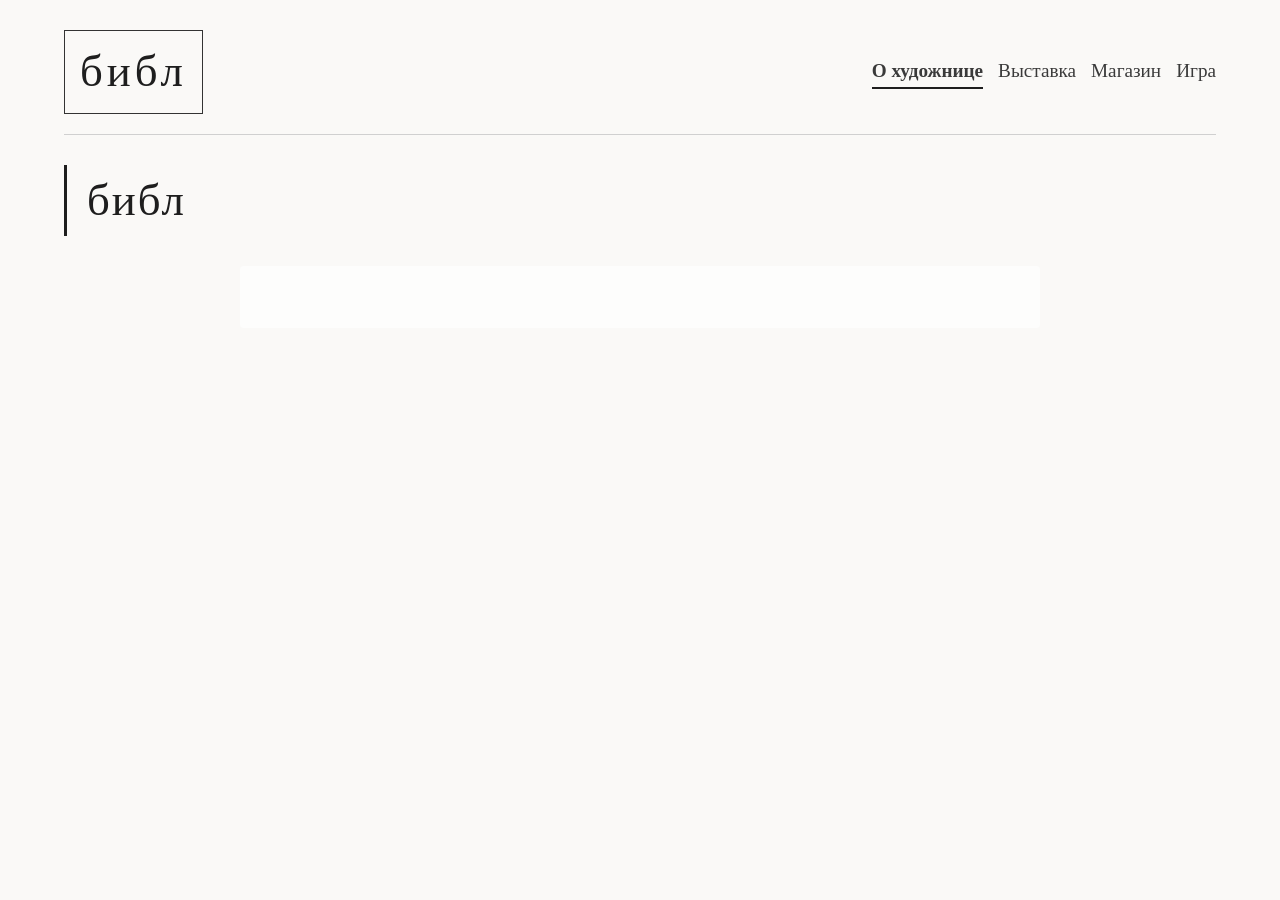
==== commit ad03d7b4: "index.html" ====
--- a/index.html
+++ b/index.html
@@ -6,7 +6,6 @@
     <meta http-equiv="Content-Security-Policy" content="upgrade-insecure-requests">
     <title>библ • beeble.art</title>
     <style>
-        /* ваш существующий CSS остаётся без изменений */
         * { margin: 0; padding: 0; box-sizing: border-box; }
         body { font-family: 'Georgia', 'Times New Roman', serif; background-color: #faf9f7; color: #1e1e1e; line-height: 1.6; font-size: 16px; }
         .container { max-width: 1400px; margin: 0 auto; padding: 30px 5%; }
@@ -100,62 +99,121 @@
 
     <script>
         (function() {
+            // ========== НАСТРОЙКИ ==========
             const ADMIN_PASSWORD = 'BiblVeta098123';
-            const STORAGE_KEY = 'bibl_gallery';
-            
-            let isAdmin = sessionStorage.getItem('bibl_admin') === 'true';
-            if (isAdmin) document.body.classList.add('admin-mode');
-            if (window.location.search.includes('bibl_edit')) document.getElementById('loginModal')?.classList.add('active');
-            
+            const GIST_RAW_URL = 'https://gist.githubusercontent.com/beeblebroxxxy/cd5b194a629ac087b9f7b2ed39203974/raw/e5b37897bdb3e080d7f0c6ecaacb717784d39509/data.json';
+            const GIST_EDIT_URL = 'https://gist.github.com/beeblebroxxxy/cd5b194a629ac087b9f7b2ed39203974/edit';
+            
+            let isAdmin = false;
             let artworks = { exhibition: [], shop: [] };
-            let artistBio = "Художница из Петербурга. Работаю с маслом, акрилом, текстилем.";
-            let contacts = { tg: "@gbibi_art", wa: "+7 999 123-45-67", vk: "vk.com/gbibi_art", tgk: "t.me/gbibi_channel" };
-            
-            function loadData() {
-                const saved = localStorage.getItem(STORAGE_KEY);
-                if (saved) {
-                    try {
-                        const data = JSON.parse(saved);
-                        artworks = data.artworks || { exhibition: [], shop: [] };
-                        artistBio = data.artistBio || artistBio;
-                        contacts = data.contacts || contacts;
-                    } catch(e) {}
+            let artistBio = "";
+            let contacts = {};
+            
+            if (sessionStorage.getItem('bibl_admin') === 'true') {
+                isAdmin = true;
+                document.body.classList.add('admin-mode');
+            }
+            if (window.location.search.includes('bibl_edit')) {
+                document.getElementById('loginModal').classList.add('active');
+            }
+            
+            // ========== ЗАГРУЗКА ИЗ GIST ==========
+            async function loadData() {
+                try {
+                    const response = await fetch(GIST_RAW_URL + '?t=' + Date.now());
+                    const data = await response.json();
+                    
+                    artworks = data.artworks || { exhibition: [], shop: [] };
+                    artistBio = data.artistBio || "Художница из Петербурга. Работаю с маслом, акрилом, текстилем.";
+                    contacts = data.contacts || {
+                        tg: "@gbibi_art",
+                        wa: "+7 999 123-45-67",
+                        vk: "vk.com/gbibi_art",
+                        tgk: "t.me/gbibi_channel"
+                    };
+                    
+                    renderAll();
+                } catch (e) {
+                    console.error('Ошибка загрузки:', e);
+                    document.getElementById('exhibitionGrid').innerHTML = '<p style="text-align:center;padding:40px;">⚠️ Ошибка загрузки данных</p>';
                 }
-                renderAll();
-            }
-            
-            function saveData() {
-                localStorage.setItem(STORAGE_KEY, JSON.stringify({ artworks, artistBio, contacts }));
-                renderAll();
-                if (isAdmin) showBackupModal();
-            }
-            
-            function showBackupModal() {
-                const modal = document.getElementById('editModal');
-                const content = document.getElementById('editModalContent');
-                content.innerHTML = `<h3>💾 Данные сохранены</h3><textarea id="backupJson" rows="8" style="width:100%; font-family:monospace;">${escapeHtml(JSON.stringify({ artworks, artistBio, contacts }, null, 2))}</textarea><div class="modal-buttons"><button id="copyBtn">📋 Скопировать</button><button class="cancel" id="closeBtn">Закрыть</button></div>`;
-                modal.classList.add('active');
-                document.getElementById('copyBtn').onclick = () => { document.getElementById('backupJson').select(); document.execCommand('copy'); alert('Скопировано!'); };
-                document.getElementById('closeBtn').onclick = () => modal.classList.remove('active');
-            }
-            
+            }
+            
+            // ========== ЗАГРУЗКА ФОТО ==========
             async function uploadImage(file) {
                 const formData = new FormData();
-                formData.append('image', file);
-                const res = await fetch('https://tmpfiles.org/api/v1/upload', { method: 'POST', body: formData });
-                const data = await res.json();
-                return data.data?.url || null;
+                formData.append('source', file);
+                formData.append('type', 'file');
+                formData.append('action', 'upload');
+                
+                try {
+                    const res = await fetch('https://freeimage.host/api/1/upload?key=6d207e02198a847aa98d0a2a901485a5', {
+                        method: 'POST',
+                        body: formData
+                    });
+                    const data = await res.json();
+                    if (data.status_code === 200 && data.image?.url) {
+                        return data.image.url;
+                    }
+                    throw new Error('Upload failed');
+                } catch (err) {
+                    console.error('Upload error:', err);
+                    return null;
+                }
             }
             
             function escapeHtml(s) { return String(s || '').replace(/[&<>]/g, function(m) { return { '&':'&amp;', '<':'&lt;', '>':'&gt;' }[m]; }); }
             
+            // ========== ПОКАЗАТЬ JSON ДЛЯ РУЧНОГО ОБНОВЛЕНИЯ ==========
+            function showManualUpdateModal() {
+                const data = { artworks, artistBio, contacts };
+                const jsonString = JSON.stringify(data, null, 2);
+                
+                const modal = document.getElementById('editModal');
+                const content = document.getElementById('editModalContent');
+                content.innerHTML = `
+                    <h3>📦 Обновите данные в Gist</h3>
+                    <p style="margin-bottom:15px;">1. Скопируйте JSON ниже</p>
+                    <textarea id="backupJson" rows="10" style="width:100%; font-family:monospace; font-size:12px;" readonly>${escapeHtml(jsonString)}</textarea>
+                    <p style="margin:15px 0;">2. Перейдите по ссылке и вставьте JSON в файл data.json:</p>
+                    <a href="${GIST_EDIT_URL}" target="_blank" style="display:block; text-align:center; margin:10px 0; color:#2b5e2b;">🔗 Открыть Gist для редактирования</a>
+                    <div class="modal-buttons">
+                        <button id="copyBtn">📋 Скопировать JSON</button>
+                        <button class="cancel" id="closeBtn">Закрыть</button>
+                    </div>
+                `;
+                modal.classList.add('active');
+                
+                document.getElementById('copyBtn').onclick = () => {
+                    const textarea = document.getElementById('backupJson');
+                    textarea.select();
+                    document.execCommand('copy');
+                    alert('JSON скопирован! Теперь вставьте его в Gist');
+                };
+                document.getElementById('closeBtn').onclick = () => modal.classList.remove('active');
+            }
+            
+            // ========== МОДАЛКИ ДЛЯ ХУДОЖНИЦЫ ==========
             function openAddModal(type) {
                 if (!isAdmin) return;
                 const modal = document.getElementById('editModal');
                 const content = document.getElementById('editModalContent');
                 const isShop = type === 'shop';
-                content.innerHTML = `<h3>${isShop ? '➕ Добавить товар' : '🖼️ Добавить работу'}</h3><input id="modalTitle" placeholder="Название"><textarea id="modalDesc" placeholder="Описание" rows="2"></textarea>${isShop ? '<input id="modalPrice" placeholder="Цена">' : ''}<div class="upload-area" id="uploadArea">📸 Нажмите или перетащите фото</div><div id="uploadPreview" style="display:none"><img id="previewImg" style="max-width:100%; max-height:150px"><div id="uploadStatus"></div></div><div class="modal-buttons"><button id="saveBtn">Сохранить</button><button class="cancel" id="cancelBtn">Отмена</button></div>`;
-                modal.classList.add('active');
+                content.innerHTML = `<h3>${isShop ? '➕ Добавить товар' : '🖼️ Добавить работу'}</h3>
+                    <input id="modalTitle" placeholder="Название" value="Без названия">
+                    <textarea id="modalDesc" placeholder="Описание" rows="2"></textarea>
+                    ${isShop ? '<input id="modalPrice" placeholder="Цена" value="цена по запросу">' : ''}
+                    <div class="upload-area" id="uploadArea">📸 Нажмите или перетащите фото сюда<br><small>Поддерживаются JPG, PNG, GIF, WEBP</small></div>
+                    <div id="uploadPreview" style="display:none; margin-top:10px;">
+                        <img id="previewImg" style="max-width:100%; max-height:150px; border-radius:4px;">
+                        <div id="uploadStatus" style="font-size:0.85rem; margin-top:5px;"></div>
+                    </div>
+                    <div class="modal-buttons">
+                        <button id="saveBtn">Сохранить</button>
+                        <button class="cancel" id="cancelBtn">Отмена</button>
+                    </div>`;
+                modal.classList.add('active');
+                
                 let uploadedUrl = null;
                 const uploadArea = document.getElementById('uploadArea');
                 const fileInput = document.createElement('input');
@@ -165,7 +223,8 @@
                 uploadArea.onclick = () => fileInput.click();
                 uploadArea.ondragover = (e) => { e.preventDefault(); uploadArea.style.borderColor = '#2b5e2b'; };
                 uploadArea.ondragleave = () => uploadArea.style.borderColor = '#ccc';
-                uploadArea.ondrop = (e) => { e.preventDefault(); handleFile(e.dataTransfer.files[0]); };
+                uploadArea.ondrop = (e) => { e.preventDefault(); uploadArea.style.borderColor = '#ccc'; handleFile(e.dataTransfer.files[0]); };
+                
                 async function handleFile(file) {
                     if (!file) return;
                     const preview = document.getElementById('uploadPreview');
@@ -174,16 +233,26 @@
                     previewImg.src = URL.createObjectURL(file);
                     preview.style.display = 'block';
                     status.textContent = '⏳ Загрузка...';
+                    
                     uploadedUrl = await uploadImage(file);
-                    if (uploadedUrl) status.innerHTML = `✅ <a href="${uploadedUrl}" target="_blank">Готово</a>`;
-                    else status.textContent = '❌ Ошибка, попробуйте другой файл';
+                    if (uploadedUrl) {
+                        status.innerHTML = `✅ Загружено! <a href="${uploadedUrl}" target="_blank">открыть</a>`;
+                    } else {
+                        status.textContent = '❌ Ошибка, попробуйте другой файл';
+                    }
                 }
+                
                 document.getElementById('saveBtn').onclick = () => {
                     if (!uploadedUrl) { alert('Загрузите изображение'); return; }
-                    const newItem = { id: Date.now() + Math.random(), title: document.getElementById('modalTitle').value || 'Без названия', description: document.getElementById('modalDesc').value || '', image_url: uploadedUrl };
+                    const newItem = { 
+                        id: Date.now() + Math.random(), 
+                        title: document.getElementById('modalTitle').value || 'Без названия', 
+                        description: document.getElementById('modalDesc').value || '', 
+                        image_url: uploadedUrl 
+                    };
                     if (isShop) newItem.price = document.getElementById('modalPrice').value || 'цена по запросу';
                     artworks[type].push(newItem);
-                    saveData();
+                    showManualUpdateModal();
                     modal.classList.remove('active');
                 };
                 document.getElementById('cancelBtn').onclick = () => modal.classList.remove('active');
@@ -193,9 +262,13 @@
                 if (!isAdmin) return;
                 const modal = document.getElementById('editModal');
                 const content = document.getElementById('editModalContent');
-                content.innerHTML = `<h3>🗑️ Удалить?</h3><div class="modal-buttons"><button class="delete-confirm" id="confirmDelete">Да, удалить</button><button class="cancel" id="cancelModal">Отмена</button></div>`;
-                modal.classList.add('active');
-                document.getElementById('confirmDelete').onclick = () => { artworks[section] = artworks[section].filter(i => String(i.id) !== String(id)); saveData(); modal.classList.remove('active'); };
+                content.innerHTML = `<h3>🗑️ Удалить работу?</h3><p style="margin-bottom:30px;">Это действие нельзя отменить.</p><div class="modal-buttons"><button class="delete-confirm" id="confirmDelete">Да, удалить</button><button class="cancel" id="cancelModal">Отмена</button></div>`;
+                modal.classList.add('active');
+                document.getElementById('confirmDelete').onclick = () => { 
+                    artworks[section] = artworks[section].filter(i => String(i.id) !== String(id)); 
+                    showManualUpdateModal();
+                    modal.classList.remove('active');
+                };
                 document.getElementById('cancelModal').onclick = () => modal.classList.remove('active');
             }
             
@@ -205,7 +278,11 @@
                 const content = document.getElementById('editModalContent');
                 content.innerHTML = `<h3>✎ Редактировать описание</h3><textarea id="modalBio" rows="6">${escapeHtml(artistBio)}</textarea><div class="modal-buttons"><button id="saveBioBtn">Сохранить</button><button class="cancel" id="cancelModal">Отмена</button></div>`;
                 modal.classList.add('active');
-                document.getElementById('saveBioBtn').onclick = () => { artistBio = document.getElementById('modalBio').value; saveData(); modal.classList.remove('active'); };
+                document.getElementById('saveBioBtn').onclick = () => { 
+                    artistBio = document.getElementById('modalBio').value; 
+                    showManualUpdateModal();
+                    modal.classList.remove('active');
+                };
                 document.getElementById('cancelModal').onclick = () => modal.classList.remove('active');
             }
             
@@ -213,25 +290,35 @@
                 if (!isAdmin) return;
                 const modal = document.getElementById('editModal');
                 const content = document.getElementById('editModalContent');
-                content.innerHTML = `<h3>✎ Контакты</h3><input id="modalTg" value="${escapeHtml(contacts.tg)}"><input id="modalWa" value="${escapeHtml(contacts.wa)}"><input id="modalVk" value="${escapeHtml(contacts.vk)}"><input id="modalTgk" value="${escapeHtml(contacts.tgk)}"><div class="modal-buttons"><button id="saveContactsBtn">Сохранить</button><button class="cancel" id="cancelModal">Отмена</button></div>`;
-                modal.classList.add('active');
-                document.getElementById('saveContactsBtn').onclick = () => { contacts = { tg: document.getElementById('modalTg').value, wa: document.getElementById('modalWa').value, vk: document.getElementById('modalVk').value, tgk: document.getElementById('modalTgk').value }; saveData(); modal.classList.remove('active'); };
+                content.innerHTML = `<h3>✎ Контакты</h3><input id="modalTg" value="${escapeHtml(contacts.tg || '')}" placeholder="Telegram: @username"><input id="modalWa" value="${escapeHtml(contacts.wa || '')}" placeholder="WhatsApp: +7..."><input id="modalVk" value="${escapeHtml(contacts.vk || '')}" placeholder="VK: vk.com/..."><input id="modalTgk" value="${escapeHtml(contacts.tgk || '')}" placeholder="Telegram канал: t.me/..."><div class="modal-buttons"><button id="saveContactsBtn">Сохранить</button><button class="cancel" id="cancelModal">Отмена</button></div>`;
+                modal.classList.add('active');
+                document.getElementById('saveContactsBtn').onclick = () => { 
+                    contacts = { 
+                        tg: document.getElementById('modalTg').value, 
+                        wa: document.getElementById('modalWa').value, 
+                        vk: document.getElementById('modalVk').value, 
+                        tgk: document.getElementById('modalTgk').value 
+                    }; 
+                    showManualUpdateModal();
+                    modal.classList.remove('active');
+                };
                 document.getElementById('cancelModal').onclick = () => modal.classList.remove('active');
             }
             
+            // ========== ОТОБРАЖЕНИЕ ==========
             function renderAll() {
                 const bioDiv = document.getElementById('artistBioDisplay');
                 if (bioDiv) bioDiv.innerHTML = `${escapeHtml(artistBio).replace(/\n/g, '<br>')}<button class="edit-bio-btn edit-btn" id="editBioBtn">✎</button>`;
                 document.getElementById('editBioBtn')?.addEventListener('click', openEditBioModal);
                 
                 const exhGrid = document.getElementById('exhibitionGrid');
-                if (exhGrid) exhGrid.innerHTML = artworks.exhibition.length ? artworks.exhibition.map(item => `<div class="art-card"><div class="art-image-container" onclick="openZoomModal('${escapeHtml(item.image_url)}','${escapeHtml(item.title)}','${escapeHtml(item.description)}')"><img class="art-image" src="${escapeHtml(item.image_url)}" onerror="this.parentElement.innerHTML+='<div style=\\'padding:40px\\'>Ошибка</div>'"><div class="zoom-icon">🔍</div></div><div class="art-title">${escapeHtml(item.title)}</div><div class="art-description">${escapeHtml(item.description) || '—'}</div>${isAdmin ? `<button class="edit-btn" onclick="window.deleteItem('${item.id}','exhibition')">🗑️</button>` : ''}</div>`).join('') : '<p style="text-align:center;padding:40px;">Пока нет работ</p>';
+                if (exhGrid) exhGrid.innerHTML = artworks.exhibition.length ? artworks.exhibition.map(item => `<div class="art-card"><div class="art-image-container" onclick="openZoomModal('${escapeHtml(item.image_url)}','${escapeHtml(item.title)}','${escapeHtml(item.description)}')"><img class="art-image" src="${escapeHtml(item.image_url)}" onerror="this.parentElement.innerHTML+='<div style=\\'padding:40px; text-align:center\\'>🖼️ Ошибка загрузки</div>'"><div class="zoom-icon">🔍</div></div><div class="art-title">${escapeHtml(item.title)}</div><div class="art-description">${escapeHtml(item.description) || '—'}</div>${isAdmin ? `<button class="edit-btn" onclick="window.deleteItem('${item.id}','exhibition')">🗑️</button>` : ''}</div>`).join('') : '<p style="text-align:center;padding:40px;">Пока нет работ</p>';
                 
                 const shopGrid = document.getElementById('shopGrid');
-                if (shopGrid) shopGrid.innerHTML = artworks.shop.length ? artworks.shop.map(item => `<div class="art-card"><div class="art-image-container" onclick="openZoomModal('${escapeHtml(item.image_url)}','${escapeHtml(item.title)}','${escapeHtml(item.description)}')"><img class="art-image" src="${escapeHtml(item.image_url)}" onerror="this.parentElement.innerHTML+='<div style=\\'padding:40px\\'>Ошибка</div>'"><div class="zoom-icon">🔍</div></div><div class="art-title">${escapeHtml(item.title)}</div><div class="art-description">${escapeHtml(item.description) || '—'}</div><div class="art-price">${escapeHtml(item.price) || 'цена по запросу'}</div>${isAdmin ? `<button class="edit-btn" onclick="window.deleteItem('${item.id}','shop')">🗑️</button>` : ''}</div>`).join('') : '<p style="text-align:center;padding:40px;">Магазин пуст</p>';
+                if (shopGrid) shopGrid.innerHTML = artworks.shop.length ? artworks.shop.map(item => `<div class="art-card"><div class="art-image-container" onclick="openZoomModal('${escapeHtml(item.image_url)}','${escapeHtml(item.title)}','${escapeHtml(item.description)}')"><img class="art-image" src="${escapeHtml(item.image_url)}" onerror="this.parentElement.innerHTML+='<div style=\\'padding:40px; text-align:center\\'>🖼️ Ошибка загрузки</div>'"><div class="zoom-icon">🔍</div></div><div class="art-title">${escapeHtml(item.title)}</div><div class="art-description">${escapeHtml(item.description) || '—'}</div><div class="art-price">${escapeHtml(item.price) || 'цена по запросу'}</div>${isAdmin ? `<button class="edit-btn" onclick="window.deleteItem('${item.id}','shop')">🗑️</button>` : ''}</div>`).join('') : '<p style="text-align:center;padding:40px;">Магазин пуст</p>';
                 
                 const contactsBlock = document.getElementById('contactsBlock');
-                if (contactsBlock) contactsBlock.innerHTML = `<a href="https://t.me/${contacts.tg.replace('@','')}" target="_blank">📱 ${escapeHtml(contacts.tg)}</a><a href="https://wa.me/${contacts.wa.replace(/[^0-9]/g,'')}" target="_blank">📞 WhatsApp</a><a href="https://${contacts.vk.replace(/^https?:\/\//,'')}" target="_blank">📘 VK</a><a href="https://${contacts.tgk.replace(/^https?:\/\//,'')}" target="_blank">📢 Канал</a><button class="edit-contacts-btn" id="editContactsBtn">✎ ред. контакты</button>`;
+                if (contactsBlock) contactsBlock.innerHTML = `<a href="https://t.me/${(contacts.tg || '').replace('@','')}" target="_blank">📱 ${escapeHtml(contacts.tg || '@')}</a><a href="https://wa.me/${(contacts.wa || '').replace(/[^0-9]/g,'')}" target="_blank">📞 WhatsApp</a><a href="https://${(contacts.vk || '').replace(/^https?:\/\//,'')}" target="_blank">📘 VK</a><a href="https://${(contacts.tgk || '').replace(/^https?:\/\//,'')}" target="_blank">📢 Канал</a><button class="edit-contacts-btn" id="editContactsBtn">✎ ред. контакты</button>`;
                 document.getElementById('editContactsBtn')?.addEventListener('click', openEditContactsModal);
             }
             
@@ -244,6 +331,7 @@
             window.closeZoomModal = () => document.getElementById('zoomModal').classList.remove('active');
             window.deleteItem = deleteItem;
             
+            // ========== АДМИНКА ==========
             document.getElementById('submitPassword')?.addEventListener('click', () => {
                 if (document.getElementById('passwordInput').value === ADMIN_PASSWORD) {
                     isAdmin = true;
@@ -268,7 +356,7 @@
             
             window.addEventListener('click', (e) => { if (e.target.classList?.contains('modal')) e.target.classList.remove('active'); });
             
-            // Тетрис
+            // ========== ТЕТРИС ==========
             const canvas = document.getElementById('tetrisCanvas');
             if (canvas) {
                 const ctx = canvas.getContext('2d');
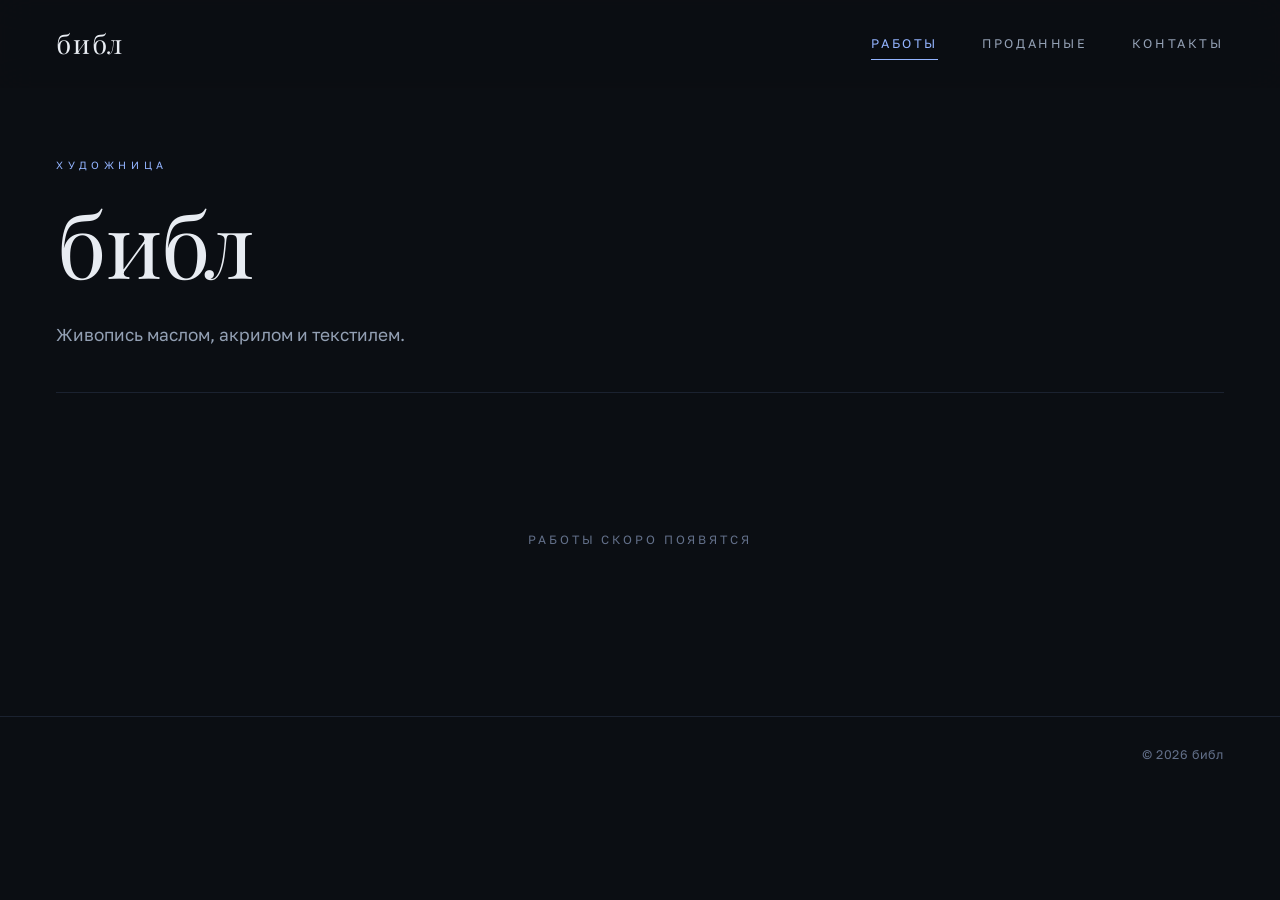
==== commit e2d244be: "библ — новый сайт: галерея, проданные, контакты, админка" ====
--- a/index.html
+++ b/index.html
@@ -1,391 +1,103 @@
-<!DOCTYPE html>
+<!doctype html>
 <html lang="ru">
 <head>
-    <meta charset="UTF-8">
-    <meta name="viewport" content="width=device-width, initial-scale=1.0, maximum-scale=1.5, user-scalable=yes">
-    <meta http-equiv="Content-Security-Policy" content="upgrade-insecure-requests">
-    <title>библ • beeble.art</title>
-    <style>
-        * { margin: 0; padding: 0; box-sizing: border-box; }
-        body { font-family: 'Georgia', 'Times New Roman', serif; background-color: #faf9f7; color: #1e1e1e; line-height: 1.6; font-size: 16px; }
-        .container { max-width: 1400px; margin: 0 auto; padding: 30px 5%; }
-        header { border-bottom: 1px solid #d0d0d0; padding-bottom: 20px; margin-bottom: 30px; display: flex; flex-wrap: wrap; justify-content: space-between; align-items: center; gap: 20px; }
-        .logo { font-size: clamp(1.8rem, 6vw, 2.8rem); font-weight: 300; letter-spacing: 4px; text-transform: lowercase; border: 1px solid #333; padding: 5px 15px; display: inline-block; cursor: pointer; }
-        nav { display: flex; gap: 15px; flex-wrap: wrap; }
-        nav button { background: none; border: none; font-size: clamp(1rem, 3vw, 1.2rem); font-family: 'Georgia', serif; color: #3a3a3a; cursor: pointer; padding: 5px 0; border-bottom: 2px solid transparent; transition: border-color 0.2s; }
-        nav button:hover { border-bottom: 2px solid #aaa; }
-        nav button.active { border-bottom: 2px solid #1e1e1e; font-weight: bold; }
-        .page { display: none; min-height: 50vh; }
-        .page.active { display: block; }
-        h1 { font-weight: 300; font-size: clamp(2rem, 5vw, 2.8rem); letter-spacing: 2px; margin-bottom: 30px; border-left: 3px solid #1e1e1e; padding-left: 20px; }
-        .art-grid { display: grid; grid-template-columns: repeat(auto-fill, minmax(280px, 1fr)); gap: 30px 25px; margin-top: 30px; }
-        .art-card { background-color: white; border: 1px solid #eaeaea; padding: 20px 15px; position: relative; display: flex; flex-direction: column; transition: transform 0.2s, box-shadow 0.2s; }
-        .art-card:hover { transform: translateY(-4px); box-shadow: 0 6px 12px rgba(0,0,0,0.05); }
-        .art-image-container { position: relative; width: 100%; aspect-ratio: 1 / 1.1; margin-bottom: 15px; cursor: pointer; overflow: hidden; background: #f0f0f0; }
-        .art-image { width: 100%; height: 100%; object-fit: cover; display: block; transition: transform 0.3s; }
-        .art-image-container:hover .art-image { transform: scale(1.02); }
-        .zoom-icon { position: absolute; top: 10px; right: 10px; width: 40px; height: 40px; background: rgba(255,255,255,0.9); border: 1px solid #1e1e1e; border-radius: 50%; display: flex; align-items: center; justify-content: center; opacity: 0; transition: opacity 0.2s; pointer-events: none; }
-        .art-image-container:hover .zoom-icon { opacity: 1; }
-        .art-title { font-size: 1.4rem; font-weight: 400; margin-bottom: 5px; }
-        .art-description { color: #5a5a5a; font-size: 0.9rem; margin-bottom: 10px; font-style: italic; }
-        .art-price { font-size: 1.3rem; font-weight: 300; color: #2b5e2b; margin-top: auto; border-top: 1px dashed #ccc; padding-top: 12px; }
-        .contact-block { margin-top: 40px; padding: 25px 20px; background: #f3f2f0; border: 1px solid #d4d4d4; display: flex; flex-wrap: wrap; justify-content: center; align-items: center; gap: 25px; position: relative; }
-        .contact-block a { color: #1e1e1e; text-decoration: none; border-bottom: 1px dotted #777; }
-        .edit-btn, .add-btn, .edit-contacts-btn, .edit-bio-btn { background: white; border: 1px solid #1e1e1e; width: 36px; height: 36px; border-radius: 50%; font-size: 1.2rem; cursor: pointer; display: none; align-items: center; justify-content: center; transition: all 0.2s; }
-        .edit-btn:hover, .add-btn:hover { background: #1e1e1e; color: white; }
-        .admin-mode .edit-btn, .admin-mode .add-btn, .admin-mode .edit-contacts-btn, .admin-mode .edit-bio-btn { display: flex; }
-        .add-btn { border-radius: 40px; width: auto; padding: 0 20px; gap: 5px; margin: 20px 0 30px; display: none; }
-        .admin-mode .add-btn { display: inline-flex; }
-        .edit-contacts-btn { position: absolute; top: -18px; right: 20px; background: #1e1e1e; color: white; border: none; width: auto; border-radius: 30px; padding: 8px 20px; font-size: 0.9rem; gap: 5px; }
-        .artist-bio { font-size: 1.2rem; white-space: pre-line; max-width: 800px; margin: 0 auto 30px; padding: 30px; background: rgba(255,255,255,0.7); position: relative; border: 1px solid transparent; border-radius: 4px; line-height: 1.8; }
-        .admin-mode .artist-bio { border: 1px dashed #aaa; }
-        .edit-bio-btn { position: absolute; top: 10px; right: 10px; }
-        .modal { display: none; position: fixed; top: 0; left: 0; width: 100%; height: 100%; background: rgba(0,0,0,0.6); align-items: center; justify-content: center; z-index: 2000; padding: 15px; backdrop-filter: blur(3px); }
-        .modal.active { display: flex; }
-        .modal-content { background: white; padding: 35px 30px; max-width: 550px; width: 100%; max-height: 90vh; overflow-y: auto; border-radius: 4px; box-shadow: 0 10px 25px rgba(0,0,0,0.2); }
-        .modal-content h3 { font-weight: 300; font-size: 2rem; margin-bottom: 25px; border-left: 3px solid #1e1e1e; padding-left: 15px; }
-        .modal-content input, .modal-content textarea { width: 100%; padding: 12px; margin-bottom: 20px; border: 1px solid #bbb; font-family: 'Georgia', serif; font-size: 1rem; }
-        .upload-area { margin: 15px 0; padding: 15px; border: 2px dashed #ccc; border-radius: 8px; text-align: center; cursor: pointer; transition: border-color 0.2s; }
-        .upload-area:hover { border-color: #1e1e1e; }
-        .modal-buttons { display: flex; gap: 15px; flex-wrap: wrap; margin-top: 10px; }
-        .modal-content button { padding: 12px 30px; background: #1e1e1e; color: white; border: none; font-family: 'Georgia', serif; cursor: pointer; border-radius: 2px; }
-        .modal-content button.cancel { background: #8f8f8f; }
-        .modal-content button.delete-confirm { background: #c0392b; }
-        .zoom-modal .modal-content { max-width: 900px; padding: 20px; }
-        .zoom-image { width: 100%; max-height: 70vh; object-fit: contain; background: #f5f5f5; }
-        .game-container { display: flex; flex-direction: column; align-items: center; gap: 20px; padding: 30px; background: #1e1e1e; border-radius: 8px; }
-        canvas#tetrisCanvas { border: 2px solid #faf9f7; background: #000; width: 100%; max-width: 300px; aspect-ratio: 1/2; }
-        .game-controls, .mobile-controls { display: flex; gap: 15px; flex-wrap: wrap; justify-content: center; }
-        .game-btn { padding: 10px 20px; background: #faf9f7; color: #1e1e1e; border: none; font-family: 'Georgia', serif; cursor: pointer; border-radius: 2px; font-size: 1.2rem; }
-        .mobile-controls .game-btn { width: 70px; height: 70px; font-size: 2rem; background: #333; color: #faf9f7; border: 1px solid #faf9f7; }
-        .score { font-size: 1.5rem; letter-spacing: 2px; }
-        @media (max-width: 600px) {
-            header { flex-direction: column; align-items: flex-start; }
-            .mobile-controls .game-btn { width: 55px; height: 55px; font-size: 1.5rem; }
-        }
-    </style>
+<meta charset="utf-8">
+<meta name="viewport" content="width=device-width, initial-scale=1, viewport-fit=cover">
+<title>библ — работы</title>
+<meta name="description" content="Живопись маслом, акрилом и текстилем. Работы и цены.">
+<meta name="theme-color" content="#0c0f14">
+<link rel="icon" href="favicon.svg" type="image/svg+xml">
+<link rel="preload" href="fonts/golos-regular.woff" as="font" type="font/woff" crossorigin>
+<link rel="preload" href="fonts/playfair.woff" as="font" type="font/woff" crossorigin>
+<link rel="stylesheet" href="css/style.css">
 </head>
 <body>
-    <div class="container">
-        <header>
-            <div class="logo">библ</div>
-            <nav>
-                <button class="nav-btn active" data-page="about">О художнице</button>
-                <button class="nav-btn" data-page="exhibition">Выставка</button>
-                <button class="nav-btn" data-page="shop">Магазин</button>
-                <button class="nav-btn" data-page="game">Игра</button>
-            </nav>
-        </header>
 
-        <div id="loginModal" class="modal">
-            <div class="modal-content">
-                <h3>вход для художницы</h3>
-                <input type="password" id="passwordInput" placeholder="пароль">
-                <div class="modal-buttons">
-                    <button id="submitPassword">Войти</button>
-                    <button class="cancel" id="cancelLogin">Отмена</button>
-                </div>
-            </div>
-        </div>
+<header class="head" id="head">
+  <div class="head__in">
+    <a class="brand" href="#works">библ</a>
+    <button class="burger" id="burger" aria-label="Меню" aria-expanded="false" aria-controls="nav">
+      <span></span><span></span>
+    </button>
+    <nav class="nav" id="nav" aria-label="Разделы">
+      <a href="#works"    data-nav="works">Работы</a>
+      <a href="#sold"     data-nav="sold">Проданные</a>
+      <a href="#contacts" data-nav="contacts">Контакты</a>
+    </nav>
+  </div>
+</header>
 
-        <div id="editModal" class="modal"><div class="modal-content" id="editModalContent"></div></div>
-        <div id="zoomModal" class="modal zoom-modal"><div class="modal-content"><img id="zoomImage" class="zoom-image"><div class="zoom-details"><h3 id="zoomTitle"></h3><p id="zoomDescription"></p><button class="cancel" onclick="closeZoomModal()">Закрыть</button></div></div></div>
+<main>
 
-        <section id="aboutPage" class="page active"><h1>библ</h1><div class="artist-bio" id="artistBioDisplay"></div></section>
-        <section id="exhibitionPage" class="page"><h1>выставка</h1><div class="admin-actions"><button class="add-btn" id="addExhibitionBtn">➕ Добавить работу</button></div><div class="art-grid" id="exhibitionGrid"></div></section>
-        <section id="shopPage" class="page"><h1>магазин</h1><div class="admin-actions"><button class="add-btn" id="addShopBtn">➕ Добавить товар</button></div><div class="art-grid" id="shopGrid"></div><div class="contact-block" id="contactsBlock"></div></section>
-        <section id="gamePage" class="page"><h1>тетрис</h1><div class="game-container"><canvas id="tetrisCanvas" width="300" height="600"></canvas><div class="score" id="gameScore">0</div><div class="game-controls"><button class="game-btn" id="newGameBtn">Новая</button><button class="game-btn" id="pauseGameBtn">Пауза</button></div><div class="mobile-controls"><button class="game-btn" id="moveLeftBtn">←</button><button class="game-btn" id="rotateBtn">↻</button><button class="game-btn" id="moveRightBtn">→</button><button class="game-btn" id="moveDownBtn">↓</button></div><p style="color:#aaa;">← → движение, ↑ поворот, ↓ ускорение</p></div></section>
+  <!-- РАБОТЫ -->
+  <section class="view" id="view-works" data-view="works">
+    <div class="lede">
+      <p class="lede__kicker">Художница</p>
+      <h1 class="lede__title" id="bio-title">библ</h1>
+      <div class="lede__row">
+        <p class="lede__text" id="bio-lede"></p>
+        <p class="lede__meta" id="lede-meta"></p>
+      </div>
     </div>
+    <div class="hero-rule"></div>
+    <div class="grid" id="grid-works" aria-live="polite"></div>
+    <p class="void" id="void-works" hidden>Работы скоро появятся</p>
+  </section>
 
-    <script>
-        (function() {
-            // ========== НАСТРОЙКИ ==========
-            const ADMIN_PASSWORD = 'BiblVeta098123';
-            const GIST_RAW_URL = 'https://gist.githubusercontent.com/beeblebroxxxy/cd5b194a629ac087b9f7b2ed39203974/raw/e5b37897bdb3e080d7f0c6ecaacb717784d39509/data.json';
-            const GIST_EDIT_URL = 'https://gist.github.com/beeblebroxxxy/cd5b194a629ac087b9f7b2ed39203974/edit';
-            
-            let isAdmin = false;
-            let artworks = { exhibition: [], shop: [] };
-            let artistBio = "";
-            let contacts = {};
-            
-            if (sessionStorage.getItem('bibl_admin') === 'true') {
-                isAdmin = true;
-                document.body.classList.add('admin-mode');
-            }
-            if (window.location.search.includes('bibl_edit')) {
-                document.getElementById('loginModal').classList.add('active');
-            }
-            
-            // ========== ЗАГРУЗКА ИЗ GIST ==========
-            async function loadData() {
-                try {
-                    const response = await fetch(GIST_RAW_URL + '?t=' + Date.now());
-                    const data = await response.json();
-                    
-                    artworks = data.artworks || { exhibition: [], shop: [] };
-                    artistBio = data.artistBio || "Художница из Петербурга. Работаю с маслом, акрилом, текстилем.";
-                    contacts = data.contacts || {
-                        tg: "@gbibi_art",
-                        wa: "+7 999 123-45-67",
-                        vk: "vk.com/gbibi_art",
-                        tgk: "t.me/gbibi_channel"
-                    };
-                    
-                    renderAll();
-                } catch (e) {
-                    console.error('Ошибка загрузки:', e);
-                    document.getElementById('exhibitionGrid').innerHTML = '<p style="text-align:center;padding:40px;">⚠️ Ошибка загрузки данных</p>';
-                }
-            }
-            
-            // ========== ЗАГРУЗКА ФОТО ==========
-            async function uploadImage(file) {
-                const formData = new FormData();
-                formData.append('source', file);
-                formData.append('type', 'file');
-                formData.append('action', 'upload');
-                
-                try {
-                    const res = await fetch('https://freeimage.host/api/1/upload?key=6d207e02198a847aa98d0a2a901485a5', {
-                        method: 'POST',
-                        body: formData
-                    });
-                    const data = await res.json();
-                    if (data.status_code === 200 && data.image?.url) {
-                        return data.image.url;
-                    }
-                    throw new Error('Upload failed');
-                } catch (err) {
-                    console.error('Upload error:', err);
-                    return null;
-                }
-            }
-            
-            function escapeHtml(s) { return String(s || '').replace(/[&<>]/g, function(m) { return { '&':'&amp;', '<':'&lt;', '>':'&gt;' }[m]; }); }
-            
-            // ========== ПОКАЗАТЬ JSON ДЛЯ РУЧНОГО ОБНОВЛЕНИЯ ==========
-            function showManualUpdateModal() {
-                const data = { artworks, artistBio, contacts };
-                const jsonString = JSON.stringify(data, null, 2);
-                
-                const modal = document.getElementById('editModal');
-                const content = document.getElementById('editModalContent');
-                content.innerHTML = `
-                    <h3>📦 Обновите данные в Gist</h3>
-                    <p style="margin-bottom:15px;">1. Скопируйте JSON ниже</p>
-                    <textarea id="backupJson" rows="10" style="width:100%; font-family:monospace; font-size:12px;" readonly>${escapeHtml(jsonString)}</textarea>
-                    <p style="margin:15px 0;">2. Перейдите по ссылке и вставьте JSON в файл data.json:</p>
-                    <a href="${GIST_EDIT_URL}" target="_blank" style="display:block; text-align:center; margin:10px 0; color:#2b5e2b;">🔗 Открыть Gist для редактирования</a>
-                    <div class="modal-buttons">
-                        <button id="copyBtn">📋 Скопировать JSON</button>
-                        <button class="cancel" id="closeBtn">Закрыть</button>
-                    </div>
-                `;
-                modal.classList.add('active');
-                
-                document.getElementById('copyBtn').onclick = () => {
-                    const textarea = document.getElementById('backupJson');
-                    textarea.select();
-                    document.execCommand('copy');
-                    alert('JSON скопирован! Теперь вставьте его в Gist');
-                };
-                document.getElementById('closeBtn').onclick = () => modal.classList.remove('active');
-            }
-            
-            // ========== МОДАЛКИ ДЛЯ ХУДОЖНИЦЫ ==========
-            function openAddModal(type) {
-                if (!isAdmin) return;
-                const modal = document.getElementById('editModal');
-                const content = document.getElementById('editModalContent');
-                const isShop = type === 'shop';
-                content.innerHTML = `<h3>${isShop ? '➕ Добавить товар' : '🖼️ Добавить работу'}</h3>
-                    <input id="modalTitle" placeholder="Название" value="Без названия">
-                    <textarea id="modalDesc" placeholder="Описание" rows="2"></textarea>
-                    ${isShop ? '<input id="modalPrice" placeholder="Цена" value="цена по запросу">' : ''}
-                    <div class="upload-area" id="uploadArea">📸 Нажмите или перетащите фото сюда<br><small>Поддерживаются JPG, PNG, GIF, WEBP</small></div>
-                    <div id="uploadPreview" style="display:none; margin-top:10px;">
-                        <img id="previewImg" style="max-width:100%; max-height:150px; border-radius:4px;">
-                        <div id="uploadStatus" style="font-size:0.85rem; margin-top:5px;"></div>
-                    </div>
-                    <div class="modal-buttons">
-                        <button id="saveBtn">Сохранить</button>
-                        <button class="cancel" id="cancelBtn">Отмена</button>
-                    </div>`;
-                modal.classList.add('active');
-                
-                let uploadedUrl = null;
-                const uploadArea = document.getElementById('uploadArea');
-                const fileInput = document.createElement('input');
-                fileInput.type = 'file';
-                fileInput.accept = 'image/*';
-                fileInput.onchange = (e) => handleFile(e.target.files[0]);
-                uploadArea.onclick = () => fileInput.click();
-                uploadArea.ondragover = (e) => { e.preventDefault(); uploadArea.style.borderColor = '#2b5e2b'; };
-                uploadArea.ondragleave = () => uploadArea.style.borderColor = '#ccc';
-                uploadArea.ondrop = (e) => { e.preventDefault(); uploadArea.style.borderColor = '#ccc'; handleFile(e.dataTransfer.files[0]); };
-                
-                async function handleFile(file) {
-                    if (!file) return;
-                    const preview = document.getElementById('uploadPreview');
-                    const previewImg = document.getElementById('previewImg');
-                    const status = document.getElementById('uploadStatus');
-                    previewImg.src = URL.createObjectURL(file);
-                    preview.style.display = 'block';
-                    status.textContent = '⏳ Загрузка...';
-                    
-                    uploadedUrl = await uploadImage(file);
-                    if (uploadedUrl) {
-                        status.innerHTML = `✅ Загружено! <a href="${uploadedUrl}" target="_blank">открыть</a>`;
-                    } else {
-                        status.textContent = '❌ Ошибка, попробуйте другой файл';
-                    }
-                }
-                
-                document.getElementById('saveBtn').onclick = () => {
-                    if (!uploadedUrl) { alert('Загрузите изображение'); return; }
-                    const newItem = { 
-                        id: Date.now() + Math.random(), 
-                        title: document.getElementById('modalTitle').value || 'Без названия', 
-                        description: document.getElementById('modalDesc').value || '', 
-                        image_url: uploadedUrl 
-                    };
-                    if (isShop) newItem.price = document.getElementById('modalPrice').value || 'цена по запросу';
-                    artworks[type].push(newItem);
-                    showManualUpdateModal();
-                    modal.classList.remove('active');
-                };
-                document.getElementById('cancelBtn').onclick = () => modal.classList.remove('active');
-            }
-            
-            function deleteItem(id, section) {
-                if (!isAdmin) return;
-                const modal = document.getElementById('editModal');
-                const content = document.getElementById('editModalContent');
-                content.innerHTML = `<h3>🗑️ Удалить работу?</h3><p style="margin-bottom:30px;">Это действие нельзя отменить.</p><div class="modal-buttons"><button class="delete-confirm" id="confirmDelete">Да, удалить</button><button class="cancel" id="cancelModal">Отмена</button></div>`;
-                modal.classList.add('active');
-                document.getElementById('confirmDelete').onclick = () => { 
-                    artworks[section] = artworks[section].filter(i => String(i.id) !== String(id)); 
-                    showManualUpdateModal();
-                    modal.classList.remove('active');
-                };
-                document.getElementById('cancelModal').onclick = () => modal.classList.remove('active');
-            }
-            
-            function openEditBioModal() {
-                if (!isAdmin) return;
-                const modal = document.getElementById('editModal');
-                const content = document.getElementById('editModalContent');
-                content.innerHTML = `<h3>✎ Редактировать описание</h3><textarea id="modalBio" rows="6">${escapeHtml(artistBio)}</textarea><div class="modal-buttons"><button id="saveBioBtn">Сохранить</button><button class="cancel" id="cancelModal">Отмена</button></div>`;
-                modal.classList.add('active');
-                document.getElementById('saveBioBtn').onclick = () => { 
-                    artistBio = document.getElementById('modalBio').value; 
-                    showManualUpdateModal();
-                    modal.classList.remove('active');
-                };
-                document.getElementById('cancelModal').onclick = () => modal.classList.remove('active');
-            }
-            
-            function openEditContactsModal() {
-                if (!isAdmin) return;
-                const modal = document.getElementById('editModal');
-                const content = document.getElementById('editModalContent');
-                content.innerHTML = `<h3>✎ Контакты</h3><input id="modalTg" value="${escapeHtml(contacts.tg || '')}" placeholder="Telegram: @username"><input id="modalWa" value="${escapeHtml(contacts.wa || '')}" placeholder="WhatsApp: +7..."><input id="modalVk" value="${escapeHtml(contacts.vk || '')}" placeholder="VK: vk.com/..."><input id="modalTgk" value="${escapeHtml(contacts.tgk || '')}" placeholder="Telegram канал: t.me/..."><div class="modal-buttons"><button id="saveContactsBtn">Сохранить</button><button class="cancel" id="cancelModal">Отмена</button></div>`;
-                modal.classList.add('active');
-                document.getElementById('saveContactsBtn').onclick = () => { 
-                    contacts = { 
-                        tg: document.getElementById('modalTg').value, 
-                        wa: document.getElementById('modalWa').value, 
-                        vk: document.getElementById('modalVk').value, 
-                        tgk: document.getElementById('modalTgk').value 
-                    }; 
-                    showManualUpdateModal();
-                    modal.classList.remove('active');
-                };
-                document.getElementById('cancelModal').onclick = () => modal.classList.remove('active');
-            }
-            
-            // ========== ОТОБРАЖЕНИЕ ==========
-            function renderAll() {
-                const bioDiv = document.getElementById('artistBioDisplay');
-                if (bioDiv) bioDiv.innerHTML = `${escapeHtml(artistBio).replace(/\n/g, '<br>')}<button class="edit-bio-btn edit-btn" id="editBioBtn">✎</button>`;
-                document.getElementById('editBioBtn')?.addEventListener('click', openEditBioModal);
-                
-                const exhGrid = document.getElementById('exhibitionGrid');
-                if (exhGrid) exhGrid.innerHTML = artworks.exhibition.length ? artworks.exhibition.map(item => `<div class="art-card"><div class="art-image-container" onclick="openZoomModal('${escapeHtml(item.image_url)}','${escapeHtml(item.title)}','${escapeHtml(item.description)}')"><img class="art-image" src="${escapeHtml(item.image_url)}" onerror="this.parentElement.innerHTML+='<div style=\\'padding:40px; text-align:center\\'>🖼️ Ошибка загрузки</div>'"><div class="zoom-icon">🔍</div></div><div class="art-title">${escapeHtml(item.title)}</div><div class="art-description">${escapeHtml(item.description) || '—'}</div>${isAdmin ? `<button class="edit-btn" onclick="window.deleteItem('${item.id}','exhibition')">🗑️</button>` : ''}</div>`).join('') : '<p style="text-align:center;padding:40px;">Пока нет работ</p>';
-                
-                const shopGrid = document.getElementById('shopGrid');
-                if (shopGrid) shopGrid.innerHTML = artworks.shop.length ? artworks.shop.map(item => `<div class="art-card"><div class="art-image-container" onclick="openZoomModal('${escapeHtml(item.image_url)}','${escapeHtml(item.title)}','${escapeHtml(item.description)}')"><img class="art-image" src="${escapeHtml(item.image_url)}" onerror="this.parentElement.innerHTML+='<div style=\\'padding:40px; text-align:center\\'>🖼️ Ошибка загрузки</div>'"><div class="zoom-icon">🔍</div></div><div class="art-title">${escapeHtml(item.title)}</div><div class="art-description">${escapeHtml(item.description) || '—'}</div><div class="art-price">${escapeHtml(item.price) || 'цена по запросу'}</div>${isAdmin ? `<button class="edit-btn" onclick="window.deleteItem('${item.id}','shop')">🗑️</button>` : ''}</div>`).join('') : '<p style="text-align:center;padding:40px;">Магазин пуст</p>';
-                
-                const contactsBlock = document.getElementById('contactsBlock');
-                if (contactsBlock) contactsBlock.innerHTML = `<a href="https://t.me/${(contacts.tg || '').replace('@','')}" target="_blank">📱 ${escapeHtml(contacts.tg || '@')}</a><a href="https://wa.me/${(contacts.wa || '').replace(/[^0-9]/g,'')}" target="_blank">📞 WhatsApp</a><a href="https://${(contacts.vk || '').replace(/^https?:\/\//,'')}" target="_blank">📘 VK</a><a href="https://${(contacts.tgk || '').replace(/^https?:\/\//,'')}" target="_blank">📢 Канал</a><button class="edit-contacts-btn" id="editContactsBtn">✎ ред. контакты</button>`;
-                document.getElementById('editContactsBtn')?.addEventListener('click', openEditContactsModal);
-            }
-            
-            window.openZoomModal = (img, title, desc) => {
-                document.getElementById('zoomImage').src = img;
-                document.getElementById('zoomTitle').innerText = title;
-                document.getElementById('zoomDescription').innerText = desc;
-                document.getElementById('zoomModal').classList.add('active');
-            };
-            window.closeZoomModal = () => document.getElementById('zoomModal').classList.remove('active');
-            window.deleteItem = deleteItem;
-            
-            // ========== АДМИНКА ==========
-            document.getElementById('submitPassword')?.addEventListener('click', () => {
-                if (document.getElementById('passwordInput').value === ADMIN_PASSWORD) {
-                    isAdmin = true;
-                    document.body.classList.add('admin-mode');
-                    sessionStorage.setItem('bibl_admin', 'true');
-                    document.getElementById('loginModal').classList.remove('active');
-                    renderAll();
-                } else alert('Неверный пароль');
-            });
-            document.getElementById('cancelLogin')?.addEventListener('click', () => document.getElementById('loginModal').classList.remove('active'));
-            document.getElementById('addExhibitionBtn')?.addEventListener('click', () => openAddModal('exhibition'));
-            document.getElementById('addShopBtn')?.addEventListener('click', () => openAddModal('shop'));
-            
-            document.querySelectorAll('.nav-btn').forEach(btn => {
-                btn.addEventListener('click', function() {
-                    document.querySelectorAll('.nav-btn').forEach(b => b.classList.remove('active'));
-                    this.classList.add('active');
-                    document.querySelectorAll('.page').forEach(p => p.classList.remove('active'));
-                    document.getElementById(this.dataset.page + 'Page').classList.add('active');
-                });
-            });
-            
-            window.addEventListener('click', (e) => { if (e.target.classList?.contains('modal')) e.target.classList.remove('active'); });
-            
-            // ========== ТЕТРИС ==========
-            const canvas = document.getElementById('tetrisCanvas');
-            if (canvas) {
-                const ctx = canvas.getContext('2d');
-                const COLS=10, ROWS=20, SIZE=canvas.width/COLS;
-                let grid=Array(ROWS).fill().map(()=>Array(COLS).fill(0)), score=0, active=false, paused=false, interval=null, piece=null, px=0, py=0;
-                const shapes=[[[1,1,1,1]],[[1,1],[1,1]],[[0,1,0],[1,1,1]],[[0,1,1],[1,1,0]],[[1,1,0],[0,1,1]],[[1,0,0],[1,1,1]],[[0,0,1],[1,1,1]]];
-                function randomPiece(){const s=shapes[Math.floor(Math.random()*shapes.length)];return{shape:s.map(r=>[...r]),color:'#faf9f7'};}
-                function spawn(){piece=randomPiece();px=Math.floor((COLS-piece.shape[0].length)/2);py=0;if(collision())gameOver();}
-                function collision(){for(let y=0;y<piece.shape.length;y++)for(let x=0;x<piece.shape[0].length;x++)if(piece.shape[y][x]){const nx=px+x,ny=py+y;if(nx<0||nx>=COLS||ny>=ROWS||(ny>=0&&grid[ny]?.[nx]))return true;}return false;}
-                function merge(){for(let y=0;y<piece.shape.length;y++)for(let x=0;x<piece.shape[0].length;x++)if(piece.shape[y][x]){const ny=py+y,nx=px+x;if(ny>=0&&ny<ROWS)grid[ny][nx]=1;}clearLines();spawn();}
-                function clearLines(){let cleared=0;for(let y=ROWS-1;y>=0;y--)if(grid[y].every(c=>c===1)){grid.splice(y,1);grid.unshift(Array(COLS).fill(0));y++;cleared++;}if(cleared){score+=cleared*100;document.getElementById('gameScore').textContent=score;}}
-                function move(dx,dy){if(!active||paused)return false;px+=dx;py+=dy;if(collision()){px-=dx;py-=dy;if(dy===1)merge();return false;}return true;}
-                function rotate(){if(!active||paused)return;const rotated=piece.shape[0].map((_,i)=>piece.shape.map(row=>row[i]).reverse());const old=piece.shape.map(r=>[...r]);piece.shape=rotated;if(collision())piece.shape=old;}
-                function gameOver(){active=false;if(interval)clearInterval(interval);interval=null;}
-                function draw(){ctx.clearRect(0,0,canvas.width,canvas.height);ctx.strokeStyle='#faf9f7';for(let y=0;y<ROWS;y++)for(let x=0;x<COLS;x++)if(grid[y][x]){ctx.fillStyle='#faf9f7';ctx.fillRect(x*SIZE,y*SIZE,SIZE-1,SIZE-1);}else ctx.strokeRect(x*SIZE,y*SIZE,SIZE-1,SIZE-1);if(piece&&active){ctx.fillStyle='#faf9f7';for(let y=0;y<piece.shape.length;y++)for(let x=0;x<piece.shape[0].length;x++)if(piece.shape[y][x])ctx.fillRect((px+x)*SIZE,(py+y)*SIZE,SIZE-1,SIZE-1);}if(paused&&active){ctx.fillStyle='rgba(0,0,0,0.6)';ctx.fillRect(0,0,canvas.width,canvas.height);ctx.fillStyle='#faf9f7';ctx.font='20px Georgia';ctx.textAlign='center';ctx.fillText('ПАУЗА',canvas.width/2,canvas.height/2);}if(!active){ctx.fillStyle='rgba(0,0,0,0.7)';ctx.fillRect(0,0,canvas.width,canvas.height);ctx.fillStyle='#faf9f7';ctx.font='20px Georgia';ctx.fillText('ИГРА ОКОНЧЕНА',canvas.width/2,canvas.height/2);}}
-                function loop(){if(active&&!paused)move(0,1);draw();}
-                function startNew(){if(interval)clearInterval(interval);grid=Array(ROWS).fill().map(()=>Array(COLS).fill(0));score=0;document.getElementById('gameScore').textContent='0';active=true;paused=false;spawn();interval=setInterval(loop,280);draw();}
-                document.addEventListener('keydown',(e)=>{if(!document.getElementById('gamePage').classList.contains('active')||!active)return;if(e.key==='ArrowLeft'){e.preventDefault();move(-1,0);draw();}if(e.key==='ArrowRight'){e.preventDefault();move(1,0);draw();}if(e.key==='ArrowDown'){e.preventDefault();move(0,1);draw();}if(e.key==='ArrowUp'){e.preventDefault();rotate();draw();}});
-                document.getElementById('moveLeftBtn')?.addEventListener('click',()=>{if(active&&!paused){move(-1,0);draw();}});
-                document.getElementById('moveRightBtn')?.addEventListener('click',()=>{if(active&&!paused){move(1,0);draw();}});
-                document.getElementById('moveDownBtn')?.addEventListener('click',()=>{if(active&&!paused){move(0,1);draw();}});
-                document.getElementById('rotateBtn')?.addEventListener('click',()=>{if(active&&!paused){rotate();draw();}});
-                document.getElementById('newGameBtn')?.addEventListener('click',startNew);
-                document.getElementById('pauseGameBtn')?.addEventListener('click',()=>{if(active){paused=!paused;draw();}});
-                startNew();
-            }
-            
-            loadData();
-        })();
-    </script>
+  <!-- ПРОДАННЫЕ -->
+  <section class="view" id="view-sold" data-view="sold" hidden>
+    <div class="lede lede--small">
+      <p class="lede__kicker">Архив</p>
+      <h2 class="lede__title">Проданные работы</h2>
+      <div class="lede__row">
+        <p class="lede__text">О том, как я работаю и что уже нашло свой дом.</p>
+      </div>
+    </div>
+    <div class="hero-rule"></div>
+    <div class="grid" id="grid-sold" aria-live="polite"></div>
+    <p class="void" id="void-sold" hidden>Здесь пока пусто</p>
+  </section>
+
+  <!-- КОНТАКТЫ -->
+  <section class="view" id="view-contacts" data-view="contacts" hidden>
+    <div class="about">
+      <div class="about__photo" id="about-photo"></div>
+      <div class="about__body">
+        <p class="lede__kicker">Обо мне</p>
+        <h2 class="lede__title" id="about-name">библ</h2>
+        <p class="about__text" id="about-text"></p>
+        <dl class="facts" id="about-facts"></dl>
+        <div class="contacts" id="contact-links"></div>
+        <p class="about__note">Заказ и покупка — в переписке. Отвечаю в течение суток.</p>
+      </div>
+    </div>
+  </section>
+
+</main>
+
+<footer class="foot">
+  <div class="foot__in">
+    <span id="legal-line"></span>
+    <span class="foot__copy">© <span id="year"></span> библ</span>
+  </div>
+</footer>
+
+<!-- ПРОСМОТР НА ВЕСЬ ЭКРАН -->
+<div class="lb" id="lb" hidden>
+  <button class="lb__close" id="lb-close" aria-label="Закрыть">×</button>
+  <button class="lb__arrow lb__arrow--prev" id="lb-prev" aria-label="Предыдущая">‹</button>
+  <button class="lb__arrow lb__arrow--next" id="lb-next" aria-label="Следующая">›</button>
+  <figure class="lb__figure">
+    <img class="lb__img" id="lb-img" alt="">
+    <figcaption class="lb__cap">
+      <div class="lb__title" id="lb-title"></div>
+      <div class="lb__meta" id="lb-meta"></div>
+      <div class="lb__price" id="lb-price"></div>
+      <p class="lb__desc" id="lb-desc"></p>
+    </figcaption>
+  </figure>
+</div>
+
+<script src="js/app.js"></script>
 </body>
 </html>
--- a/css/style.css
+++ b/css/style.css
@@ -0,0 +1,263 @@
+@font-face{
+  font-family:'Golos';
+  src:url('../fonts/golos-regular.woff') format('woff');
+  font-weight:400; font-style:normal; font-display:swap;
+}
+@font-face{
+  font-family:'Golos';
+  src:url('../fonts/golos-bold.woff') format('woff');
+  font-weight:700; font-style:normal; font-display:swap;
+}
+@font-face{
+  font-family:'Playfair';
+  src:url('../fonts/playfair.woff') format('woff');
+  font-weight:400 900; font-style:normal; font-display:swap;
+}
+
+:root{
+  --bg:#0b0e13;
+  --panel:#12161e;
+  --line:#1b2230;
+  --line-strong:#2a3444;
+  --ink:#e8ecf2;
+  --ink-dim:#93a0b4;
+  --ink-faint:#63708a;
+  --accent:#93b4ff;
+  --accent-dim:rgba(147,180,255,.12);
+  --head-h:88px;
+  --pad:clamp(20px,4.4vw,64px);
+  --max:1440px;
+  --gap:clamp(20px,2.2vw,32px);
+}
+
+*{box-sizing:border-box}
+html{-webkit-text-size-adjust:100%;scroll-behavior:smooth}
+body{
+  margin:0;background:var(--bg);color:var(--ink);
+  font:400 17px/1.6 'Golos',system-ui,-apple-system,'Segoe UI',sans-serif;
+  -webkit-font-smoothing:antialiased;text-rendering:optimizeLegibility;
+  overflow-x:hidden;
+}
+img{max-width:100%;display:block}
+a{color:inherit;text-decoration:none}
+button{font:inherit;color:inherit}
+::selection{background:rgba(147,180,255,.26)}
+
+/* ---------- шапка ---------- */
+.head{
+  position:sticky;top:0;z-index:50;height:var(--head-h);
+  background:rgba(11,14,19,.82);
+  -webkit-backdrop-filter:blur(18px) saturate(140%);
+  backdrop-filter:blur(18px) saturate(140%);
+  border-bottom:1px solid transparent;
+  transition:border-color .3s ease, background .3s ease;
+}
+.head.is-scrolled{border-bottom-color:var(--line);background:rgba(11,14,19,.94)}
+.head__in{
+  max-width:var(--max);margin:0 auto;height:100%;padding:0 var(--pad);
+  display:flex;align-items:center;justify-content:space-between;gap:24px;
+}
+.brand{
+  font:400 27px/1 'Playfair',Georgia,serif;letter-spacing:.075em;padding:6px 0;
+}
+.nav{display:flex;gap:44px;align-items:center}
+.nav a{
+  position:relative;font-size:12.5px;letter-spacing:.21em;text-transform:uppercase;
+  color:var(--ink-dim);padding:10px 0;transition:color .25s ease;white-space:nowrap;
+}
+.nav a::after{
+  content:"";position:absolute;left:0;right:0;bottom:4px;height:1px;
+  background:var(--accent);transform:scaleX(0);transform-origin:left;
+  transition:transform .3s ease;
+}
+.nav a:hover{color:var(--ink)}
+.nav a.is-active{color:var(--accent)}
+.nav a.is-active::after{transform:scaleX(1)}
+
+/* ---------- бургер ---------- */
+.burger{display:none;position:relative;width:34px;height:34px;border:0;background:none;padding:0;cursor:pointer;z-index:60}
+.burger span{
+  position:absolute;left:4px;right:4px;height:1px;background:var(--ink);
+  transition:transform .3s ease, opacity .3s ease;
+}
+.burger span:first-child{top:13px}
+.burger span:last-child{top:21px}
+.burger.is-open span:first-child{transform:translateY(4px) rotate(45deg)}
+.burger.is-open span:last-child{transform:translateY(-4px) rotate(-45deg)}
+
+/* ---------- каркас ---------- */
+.view{
+  max-width:var(--max);margin:0 auto;
+  padding:clamp(40px,5.4vw,90px) var(--pad) clamp(40px,6vw,80px);
+}
+.lede{max-width:820px;margin-bottom:clamp(28px,3.4vw,44px)}
+.lede__kicker{
+  margin:0 0 22px;font-size:10.5px;letter-spacing:.44em;text-transform:uppercase;color:var(--accent);
+}
+.lede__title{
+  margin:0 0 34px;font:400 clamp(46px,7vw,96px)/1.02 'Playfair',Georgia,serif;
+  letter-spacing:-.005em;
+}
+.lede--small .lede__title{font-size:clamp(34px,4.4vw,54px);margin-bottom:18px}
+.lede__row{display:flex;flex-wrap:wrap;gap:12px 40px;align-items:baseline;justify-content:space-between}
+.lede__text{margin:0;color:var(--ink-dim);font-size:clamp(15px,1.35vw,19px);max-width:62ch}
+.lede__meta{
+  margin:0;font-size:12.5px;letter-spacing:.09em;color:var(--ink-faint);
+  text-transform:uppercase;white-space:nowrap;
+}
+.hero-rule{height:1px;background:var(--line);margin-bottom:clamp(28px,3.6vw,48px)}
+
+/* ---------- развеска ---------- */
+.grid{
+  columns:3;
+  column-gap:var(--gap);
+}
+.card{
+  break-inside:avoid;-webkit-column-break-inside:avoid;
+  display:block;width:100%;margin:0 0 clamp(40px,4vw,56px);
+  border:0;padding:0;background:none;text-align:left;cursor:pointer;
+  opacity:0;transform:translateY(14px);
+  animation:rise .7s cubic-bezier(.2,.7,.3,1) forwards;
+}
+@keyframes rise{to{opacity:1;transform:none}}
+.card__frame{position:relative;display:block;overflow:hidden}
+.card__img{
+  width:100%;height:auto;display:block;
+  transition:transform .7s cubic-bezier(.2,.7,.3,1), filter .4s ease;
+}
+.card:hover .card__img{transform:scale(1.012)}
+.card__sold{
+  position:absolute;left:0;top:0;padding:10px 16px;
+  background:rgba(11,14,19,.9);border:1px solid #232b3a;
+  font-size:10px;letter-spacing:.2em;text-transform:uppercase;color:var(--ink-dim);
+}
+.card__cap{display:block;padding-top:22px}
+.card__title{
+  display:block;font:400 clamp(18px,1.5vw,21px)/1.3 'Playfair',Georgia,serif;
+  color:var(--ink);transition:color .25s ease;
+}
+.card:hover .card__title{color:var(--accent)}
+.card__meta{
+  display:block;margin-top:10px;font-size:12.5px;letter-spacing:.03em;color:var(--ink-faint);
+}
+.card__price{
+  display:block;margin-top:18px;font-size:15px;color:var(--ink-dim);letter-spacing:.02em;
+}
+.card--sold .card__img{filter:saturate(.85) brightness(.9)}
+.card--sold .card__title{color:#b9c2d0}
+.card--sold .card__price{color:var(--ink-faint)}
+
+.void{
+  margin:clamp(40px,8vw,90px) 0;text-align:center;
+  color:var(--ink-faint);font-size:12px;letter-spacing:.24em;text-transform:uppercase;
+}
+
+/* ---------- обо мне ---------- */
+.about{
+  display:grid;grid-template-columns:minmax(240px,420px) minmax(0,1fr);
+  gap:clamp(26px,4.4vw,72px);align-items:start;
+}
+.about__photo{background:var(--panel);overflow:hidden}
+.about__photo img{width:100%;height:auto;display:block}
+.about__body{padding-top:6px}
+.about__body .lede__title{font-size:clamp(38px,4.6vw,54px);margin-bottom:26px}
+.about--nophoto{grid-template-columns:minmax(0,1fr)}
+.about--nophoto .about__body{max-width:720px}
+.about__text{
+  margin:0 0 40px;color:var(--ink-dim);font-size:clamp(15px,1.3vw,17px);
+  line-height:1.7;max-width:56ch;white-space:pre-line;
+}
+.facts{margin:0 0 46px;border-top:1px solid var(--line)}
+.facts__row{
+  display:grid;grid-template-columns:240px 1fr;gap:20px;padding:22px 0 20px;
+  border-bottom:1px solid var(--line);
+}
+.facts__k{
+  margin:0;font-size:10.5px;letter-spacing:.22em;text-transform:uppercase;
+  color:var(--ink-faint);padding-top:4px;
+}
+.facts__v{margin:0;color:var(--ink);font-size:16px}
+.contacts{display:flex;flex-wrap:wrap;gap:18px;margin-bottom:26px}
+.contacts__link{
+  display:inline-flex;align-items:baseline;gap:10px;padding:16px 22px;
+  border:1px solid var(--line-strong);font-size:14px;letter-spacing:.03em;color:var(--ink);
+  transition:border-color .25s ease, background .25s ease;
+}
+.contacts__link span{font-size:13px;color:var(--ink-faint)}
+.contacts__link:hover{border-color:var(--accent);background:var(--accent-dim)}
+.about__note{margin:0;font-size:14px;color:var(--ink-faint)}
+
+/* ---------- подвал ---------- */
+.foot{border-top:1px solid var(--line)}
+.foot__in{
+  max-width:var(--max);margin:0 auto;padding:28px var(--pad) 34px;
+  display:flex;flex-wrap:wrap;gap:10px 28px;justify-content:space-between;
+  font-size:12.5px;color:var(--ink-faint);letter-spacing:.05em;
+}
+
+/* ---------- просмотр на весь экран ---------- */
+.lb[hidden]{display:none}
+.lb{
+  position:fixed;inset:0;z-index:100;background:rgba(7,9,13,.97);
+  display:flex;align-items:center;justify-content:center;
+  padding:clamp(16px,4vw,56px);opacity:0;transition:opacity .28s ease;
+}
+.lb.is-open{opacity:1}
+.lb__figure{
+  margin:0;display:flex;flex-direction:column;align-items:center;gap:26px;
+  max-width:100%;max-height:100%;
+}
+.lb__img{max-width:min(92vw,1300px);max-height:calc(100vh - 220px);width:auto;height:auto}
+.lb__cap{width:100%;max-width:min(92vw,1300px);text-align:left}
+.lb__title{font:400 clamp(21px,2vw,26px)/1.3 'Playfair',Georgia,serif;margin-bottom:10px}
+.lb__meta{font-size:12px;letter-spacing:.13em;color:var(--ink-faint);text-transform:uppercase}
+.lb__price{margin-top:12px;font-size:16px;color:var(--accent)}
+.lb__desc{margin:14px 0 0;font-size:14px;color:var(--ink-dim);max-width:60ch}
+.lb__close,.lb__arrow{
+  position:absolute;background:none;border:0;cursor:pointer;color:var(--ink-dim);
+  line-height:1;padding:14px;transition:color .2s ease;
+}
+.lb__close:hover,.lb__arrow:hover{color:var(--ink)}
+.lb__close{top:14px;right:18px;font-size:38px}
+.lb__arrow{top:50%;transform:translateY(-50%);font-size:48px}
+.lb__arrow--prev{left:16px}
+.lb__arrow--next{right:16px}
+
+/* ---------- адаптив ---------- */
+@media (max-width:1080px){
+  .grid{columns:2}
+}
+@media (max-width:820px){
+  :root{--head-h:72px}
+  .brand{font-size:22px}
+  .nav{gap:20px}
+  .nav a{font-size:10.5px;letter-spacing:.1em}
+  .about{grid-template-columns:1fr}
+  .about__photo{max-width:360px}
+  .facts__row{grid-template-columns:1fr;gap:4px;padding:16px 0}
+  .lb__arrow{font-size:34px;padding:12px 6px}
+  .lb__close{font-size:30px}
+  .lb__img{max-height:calc(100vh - 260px)}
+}
+@media (max-width:620px){
+  .burger{display:block}
+  .nav{
+    position:fixed;inset:var(--head-h) 0 0;z-index:55;
+    flex-direction:column;align-items:flex-start;justify-content:center;
+    gap:26px;padding:0 32px;background:rgba(11,14,19,.985);
+    opacity:0;pointer-events:none;transform:translateY(-6px);
+    transition:opacity .28s ease, transform .28s ease;
+  }
+  .nav.is-open{opacity:1;pointer-events:auto;transform:none}
+  .nav a{font-size:24px;letter-spacing:.1em;color:var(--ink)}
+  .nav a::after{display:none}
+  .grid{columns:1}
+  .nav{gap:14px}
+  .nav a{font-size:10px;letter-spacing:.04em}
+  .brand{font-size:20px}
+}
+
+@media (prefers-reduced-motion:reduce){
+  *{animation:none!important;transition:none!important}
+  .card{opacity:1;transform:none}
+}
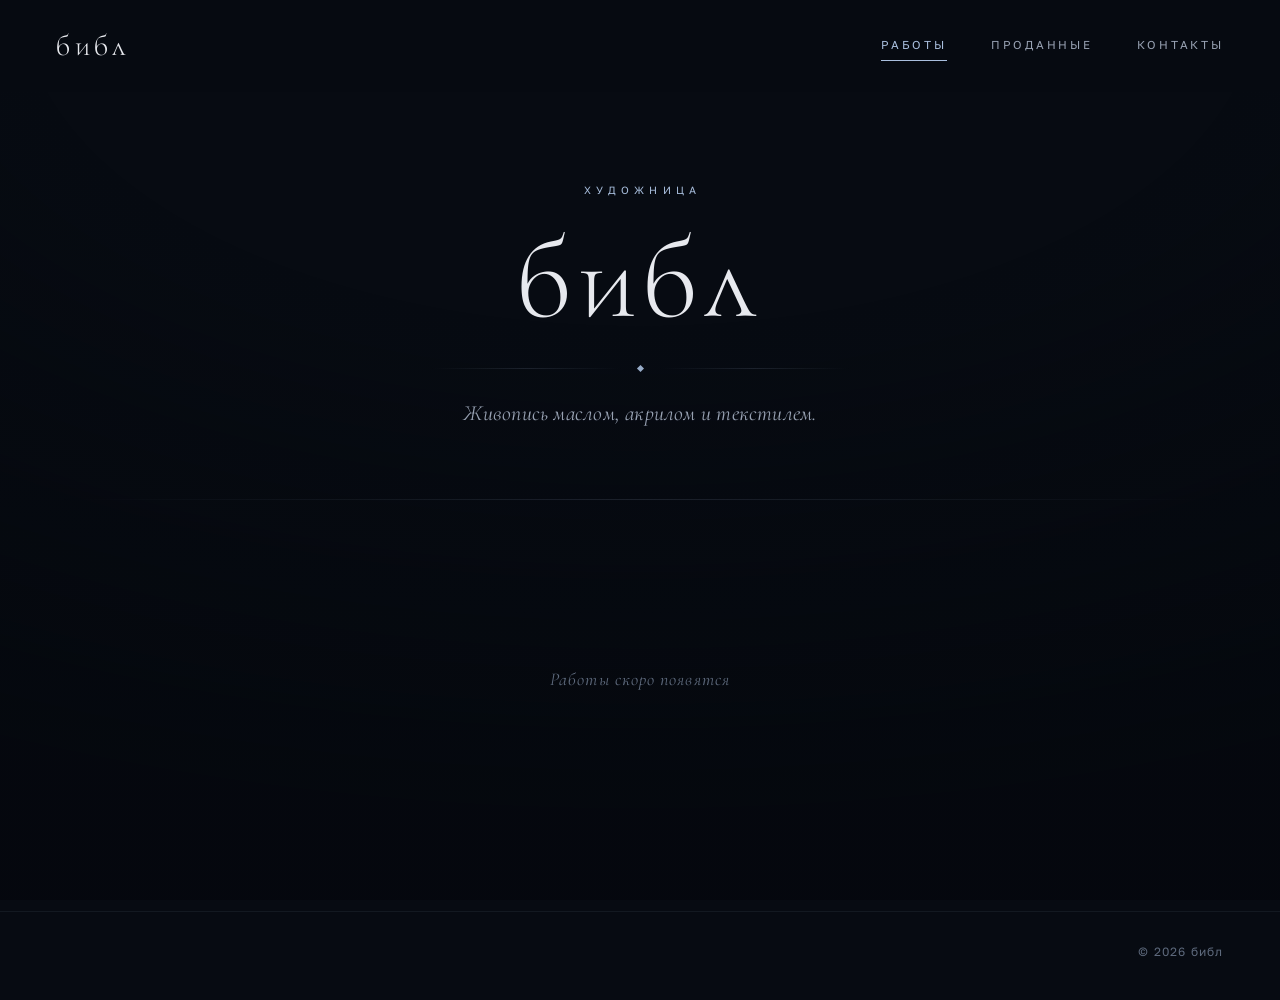
==== commit 0260f007: "библ — классическое направление: Cormorant, тёмно-синяя палитра, орнамент" ====
--- a/index.html
+++ b/index.html
@@ -8,7 +8,7 @@
 <meta name="theme-color" content="#0c0f14">
 <link rel="icon" href="favicon.svg" type="image/svg+xml">
 <link rel="preload" href="fonts/golos-regular.woff" as="font" type="font/woff" crossorigin>
-<link rel="preload" href="fonts/playfair.woff" as="font" type="font/woff" crossorigin>
+<link rel="preload" href="fonts/cormorant.woff" as="font" type="font/woff" crossorigin>
 <link rel="stylesheet" href="css/style.css">
 </head>
 <body>
@@ -34,10 +34,9 @@
     <div class="lede">
       <p class="lede__kicker">Художница</p>
       <h1 class="lede__title" id="bio-title">библ</h1>
-      <div class="lede__row">
-        <p class="lede__text" id="bio-lede"></p>
-        <p class="lede__meta" id="lede-meta"></p>
-      </div>
+      <div class="orn"><span></span><i>◆</i><span></span></div>
+      <p class="lede__text" id="bio-lede"></p>
+      <p class="lede__meta" id="lede-meta"></p>
     </div>
     <div class="hero-rule"></div>
     <div class="grid" id="grid-works" aria-live="polite"></div>
@@ -49,9 +48,8 @@
     <div class="lede lede--small">
       <p class="lede__kicker">Архив</p>
       <h2 class="lede__title">Проданные работы</h2>
-      <div class="lede__row">
-        <p class="lede__text">О том, как я работаю и что уже нашло свой дом.</p>
-      </div>
+      <div class="orn"><span></span><i>◆</i><span></span></div>
+      <p class="lede__text">О том, как я работаю и что уже нашло свой дом.</p>
     </div>
     <div class="hero-rule"></div>
     <div class="grid" id="grid-sold" aria-live="polite"></div>
--- a/css/style.css
+++ b/css/style.css
@@ -1,74 +1,86 @@
 @font-face{
-  font-family:'Golos';
-  src:url('../fonts/golos-regular.woff') format('woff');
-  font-weight:400; font-style:normal; font-display:swap;
-}
-@font-face{
-  font-family:'Golos';
-  src:url('../fonts/golos-bold.woff') format('woff');
-  font-weight:700; font-style:normal; font-display:swap;
-}
-@font-face{
-  font-family:'Playfair';
-  src:url('../fonts/playfair.woff') format('woff');
-  font-weight:400 900; font-style:normal; font-display:swap;
+  font-family:'Cormorant';src:url('../fonts/cormorant.woff') format('woff');
+  font-weight:300 700;font-style:normal;font-display:swap;
+}
+@font-face{
+  font-family:'Cormorant';src:url('../fonts/cormorant-italic.woff') format('woff');
+  font-weight:300 700;font-style:italic;font-display:swap;
+}
+@font-face{
+  font-family:'Golos';src:url('../fonts/golos-regular.woff') format('woff');
+  font-weight:400;font-style:normal;font-display:swap;
+}
+@font-face{
+  font-family:'Golos';src:url('../fonts/golos-bold.woff') format('woff');
+  font-weight:700;font-style:normal;font-display:swap;
 }
 
 :root{
-  --bg:#0b0e13;
-  --panel:#12161e;
-  --line:#1b2230;
-  --line-strong:#2a3444;
-  --ink:#e8ecf2;
-  --ink-dim:#93a0b4;
-  --ink-faint:#63708a;
-  --accent:#93b4ff;
-  --accent-dim:rgba(147,180,255,.12);
-  --head-h:88px;
+  --bg:#070b12;
+  --panel:#0b1220;
+  --line:rgba(163,184,214,.14);
+  --line-soft:rgba(163,184,214,.08);
+  --line-strong:rgba(163,184,214,.22);
+  --ink:#e7e9ee;
+  --ink-dim:#98a2b3;
+  --ink-faint:#5e6a7d;
+  --accent:#a9bfde;
+  --accent-dim:rgba(169,191,222,.1);
+  --head-h:92px;
   --pad:clamp(20px,4.4vw,64px);
   --max:1440px;
-  --gap:clamp(20px,2.2vw,32px);
+  --gap:clamp(22px,2.4vw,36px);
 }
 
 *{box-sizing:border-box}
 html{-webkit-text-size-adjust:100%;scroll-behavior:smooth}
 body{
   margin:0;background:var(--bg);color:var(--ink);
-  font:400 17px/1.6 'Golos',system-ui,-apple-system,'Segoe UI',sans-serif;
+  font:400 17px/1.65 'Golos',system-ui,-apple-system,'Segoe UI',sans-serif;
   -webkit-font-smoothing:antialiased;text-rendering:optimizeLegibility;
   overflow-x:hidden;
 }
+body::before{
+  content:"";position:fixed;inset:0;z-index:0;pointer-events:none;
+  background-image:url("data:image/svg+xml;utf8,<svg xmlns='http://www.w3.org/2000/svg' width='140' height='140'><filter id='n'><feTurbulence type='fractalNoise' baseFrequency='0.85' numOctaves='3'/><feColorMatrix type='saturate' values='0'/></filter><rect width='140' height='140' filter='url(%23n)' opacity='0.5'/></svg>");
+  opacity:.045;mix-blend-mode:soft-light;
+}
+body::after{
+  content:"";position:fixed;inset:0;z-index:0;pointer-events:none;
+  background:radial-gradient(120% 90% at 50% 0%, transparent 40%, rgba(3,6,11,.55) 100%);
+}
+main,.head,.foot{position:relative;z-index:1}
+
 img{max-width:100%;display:block}
 a{color:inherit;text-decoration:none}
 button{font:inherit;color:inherit}
-::selection{background:rgba(147,180,255,.26)}
+::selection{background:rgba(169,191,222,.22)}
 
 /* ---------- шапка ---------- */
 .head{
   position:sticky;top:0;z-index:50;height:var(--head-h);
-  background:rgba(11,14,19,.82);
-  -webkit-backdrop-filter:blur(18px) saturate(140%);
-  backdrop-filter:blur(18px) saturate(140%);
-  border-bottom:1px solid transparent;
-  transition:border-color .3s ease, background .3s ease;
-}
-.head.is-scrolled{border-bottom-color:var(--line);background:rgba(11,14,19,.94)}
+  background:rgba(7,11,18,.86);
+  -webkit-backdrop-filter:blur(16px) saturate(130%);
+  backdrop-filter:blur(16px) saturate(130%);
+  border-bottom:1px solid transparent;transition:border-color .3s, background .3s;
+}
+.head.is-scrolled{border-bottom-color:var(--line-soft);background:rgba(7,11,18,.95)}
 .head__in{
   max-width:var(--max);margin:0 auto;height:100%;padding:0 var(--pad);
   display:flex;align-items:center;justify-content:space-between;gap:24px;
 }
 .brand{
-  font:400 27px/1 'Playfair',Georgia,serif;letter-spacing:.075em;padding:6px 0;
+  font:300 30px/1 'Cormorant',Georgia,serif;letter-spacing:.14em;
+  color:var(--ink);padding:6px 0;
 }
 .nav{display:flex;gap:44px;align-items:center}
 .nav a{
-  position:relative;font-size:12.5px;letter-spacing:.21em;text-transform:uppercase;
-  color:var(--ink-dim);padding:10px 0;transition:color .25s ease;white-space:nowrap;
+  position:relative;font-size:11.5px;letter-spacing:.24em;text-transform:uppercase;
+  color:var(--ink-dim);padding:10px 0;transition:color .25s;white-space:nowrap;
 }
 .nav a::after{
   content:"";position:absolute;left:0;right:0;bottom:4px;height:1px;
-  background:var(--accent);transform:scaleX(0);transform-origin:left;
-  transition:transform .3s ease;
+  background:var(--accent);transform:scaleX(0);transform-origin:left;transition:transform .35s ease;
 }
 .nav a:hover{color:var(--ink)}
 .nav a.is-active{color:var(--accent)}
@@ -76,10 +88,7 @@
 
 /* ---------- бургер ---------- */
 .burger{display:none;position:relative;width:34px;height:34px;border:0;background:none;padding:0;cursor:pointer;z-index:60}
-.burger span{
-  position:absolute;left:4px;right:4px;height:1px;background:var(--ink);
-  transition:transform .3s ease, opacity .3s ease;
-}
+.burger span{position:absolute;left:4px;right:4px;height:1px;background:var(--ink);transition:transform .3s,opacity .3s}
 .burger span:first-child{top:13px}
 .burger span:last-child{top:21px}
 .burger.is-open span:first-child{transform:translateY(4px) rotate(45deg)}
@@ -88,173 +97,167 @@
 /* ---------- каркас ---------- */
 .view{
   max-width:var(--max);margin:0 auto;
-  padding:clamp(40px,5.4vw,90px) var(--pad) clamp(40px,6vw,80px);
-}
-.lede{max-width:820px;margin-bottom:clamp(28px,3.4vw,44px)}
+  padding:clamp(46px,7vw,110px) var(--pad) clamp(50px,7vw,100px);
+}
+
+/* ---------- титул ---------- */
+.lede{text-align:center;margin:0 auto clamp(44px,5.4vw,80px);max-width:900px}
+.lede--small{margin-bottom:clamp(36px,4.6vw,60px)}
 .lede__kicker{
-  margin:0 0 22px;font-size:10.5px;letter-spacing:.44em;text-transform:uppercase;color:var(--accent);
+  margin:0 0 26px;font-size:10.5px;letter-spacing:.5em;text-transform:uppercase;
+  color:var(--accent);padding-left:.5em;
 }
 .lede__title{
-  margin:0 0 34px;font:400 clamp(46px,7vw,96px)/1.02 'Playfair',Georgia,serif;
-  letter-spacing:-.005em;
-}
-.lede--small .lede__title{font-size:clamp(34px,4.4vw,54px);margin-bottom:18px}
-.lede__row{display:flex;flex-wrap:wrap;gap:12px 40px;align-items:baseline;justify-content:space-between}
-.lede__text{margin:0;color:var(--ink-dim);font-size:clamp(15px,1.35vw,19px);max-width:62ch}
+  margin:0;font:300 clamp(58px,9vw,124px)/.96 'Cormorant',Georgia,serif;
+  letter-spacing:.06em;color:var(--ink);
+}
+.lede--small .lede__title{font-size:clamp(40px,5.6vw,72px);letter-spacing:.04em}
+.orn{display:flex;align-items:center;justify-content:center;gap:16px;margin:30px auto 26px;max-width:420px}
+.orn span{height:1px;flex:1;background:linear-gradient(90deg,transparent,var(--line),transparent)}
+.orn i{font-style:normal;font-size:0;width:5px;height:5px;background:var(--accent);transform:rotate(45deg);opacity:.9;flex:none}
+.lede__text{
+  margin:0 auto;color:var(--ink-dim);font:italic 400 clamp(17px,1.7vw,22px)/1.55 'Cormorant',Georgia,serif;
+  max-width:56ch;letter-spacing:.01em;
+}
 .lede__meta{
-  margin:0;font-size:12.5px;letter-spacing:.09em;color:var(--ink-faint);
-  text-transform:uppercase;white-space:nowrap;
-}
-.hero-rule{height:1px;background:var(--line);margin-bottom:clamp(28px,3.6vw,48px)}
+  margin:22px 0 0;font-size:11px;letter-spacing:.26em;text-transform:uppercase;color:var(--ink-faint);
+}
+.hero-rule{height:1px;background:linear-gradient(90deg,transparent,var(--line),transparent);margin-bottom:clamp(36px,4.4vw,64px)}
 
 /* ---------- развеска ---------- */
-.grid{
-  columns:3;
-  column-gap:var(--gap);
-}
+.grid{columns:3;column-gap:var(--gap)}
 .card{
   break-inside:avoid;-webkit-column-break-inside:avoid;
-  display:block;width:100%;margin:0 0 clamp(40px,4vw,56px);
+  display:block;width:100%;margin:0 0 clamp(44px,4.4vw,68px);
   border:0;padding:0;background:none;text-align:left;cursor:pointer;
-  opacity:0;transform:translateY(14px);
-  animation:rise .7s cubic-bezier(.2,.7,.3,1) forwards;
+  opacity:0;transform:translateY(16px);animation:rise .8s cubic-bezier(.2,.7,.3,1) forwards;
 }
 @keyframes rise{to{opacity:1;transform:none}}
-.card__frame{position:relative;display:block;overflow:hidden}
-.card__img{
-  width:100%;height:auto;display:block;
-  transition:transform .7s cubic-bezier(.2,.7,.3,1), filter .4s ease;
-}
-.card:hover .card__img{transform:scale(1.012)}
+.card__frame{
+  position:relative;display:block;overflow:hidden;
+  box-shadow:0 0 0 1px var(--line-soft), 0 26px 60px -30px rgba(0,0,0,.9);
+  background:var(--panel);
+}
+.card__img{width:100%;height:auto;display:block;transition:transform .8s cubic-bezier(.2,.7,.3,1),filter .5s}
+.card:hover .card__img{transform:scale(1.015);filter:brightness(1.04)}
 .card__sold{
-  position:absolute;left:0;top:0;padding:10px 16px;
-  background:rgba(11,14,19,.9);border:1px solid #232b3a;
-  font-size:10px;letter-spacing:.2em;text-transform:uppercase;color:var(--ink-dim);
-}
-.card__cap{display:block;padding-top:22px}
+  position:absolute;left:0;top:0;padding:9px 15px;
+  background:rgba(7,11,18,.88);border-right:1px solid var(--line-soft);border-bottom:1px solid var(--line-soft);
+  font:italic 400 12px/1 'Cormorant',Georgia,serif;letter-spacing:.18em;color:var(--ink-dim);
+}
+.card__cap{display:block;padding-top:20px}
 .card__title{
-  display:block;font:400 clamp(18px,1.5vw,21px)/1.3 'Playfair',Georgia,serif;
-  color:var(--ink);transition:color .25s ease;
+  display:block;font:400 clamp(20px,1.7vw,26px)/1.25 'Cormorant',Georgia,serif;
+  letter-spacing:.01em;color:var(--ink);transition:color .3s;
 }
 .card:hover .card__title{color:var(--accent)}
 .card__meta{
-  display:block;margin-top:10px;font-size:12.5px;letter-spacing:.03em;color:var(--ink-faint);
+  display:block;margin-top:9px;font-size:11px;letter-spacing:.16em;text-transform:uppercase;
+  color:var(--ink-faint);
 }
 .card__price{
-  display:block;margin-top:18px;font-size:15px;color:var(--ink-dim);letter-spacing:.02em;
-}
-.card--sold .card__img{filter:saturate(.85) brightness(.9)}
-.card--sold .card__title{color:#b9c2d0}
+  display:block;margin-top:16px;padding-top:12px;border-top:1px solid var(--line-soft);
+  font:400 15px/1.2 'Golos',sans-serif;letter-spacing:.08em;color:var(--ink-dim);
+}
+.card--sold .card__img{filter:saturate(.8) brightness(.82)}
+.card--sold .card__title{color:#b6c0d0}
 .card--sold .card__price{color:var(--ink-faint)}
 
 .void{
-  margin:clamp(40px,8vw,90px) 0;text-align:center;
-  color:var(--ink-faint);font-size:12px;letter-spacing:.24em;text-transform:uppercase;
+  margin:clamp(50px,9vw,110px) 0;text-align:center;
+  font:italic 400 18px/1.4 'Cormorant',Georgia,serif;color:var(--ink-faint);letter-spacing:.06em;
 }
 
 /* ---------- обо мне ---------- */
-.about{
-  display:grid;grid-template-columns:minmax(240px,420px) minmax(0,1fr);
-  gap:clamp(26px,4.4vw,72px);align-items:start;
-}
-.about__photo{background:var(--panel);overflow:hidden}
+.about{display:grid;grid-template-columns:minmax(240px,420px) minmax(0,1fr);gap:clamp(28px,4.6vw,76px);align-items:start}
+.about__photo{background:var(--panel);box-shadow:0 0 0 1px var(--line-soft),0 30px 60px -34px rgba(0,0,0,.9)}
 .about__photo img{width:100%;height:auto;display:block}
-.about__body{padding-top:6px}
-.about__body .lede__title{font-size:clamp(38px,4.6vw,54px);margin-bottom:26px}
+.about__body{padding-top:4px}
+.about__body .lede__title{font-size:clamp(40px,4.8vw,62px);letter-spacing:.05em;margin-bottom:0}
 .about--nophoto{grid-template-columns:minmax(0,1fr)}
-.about--nophoto .about__body{max-width:720px}
+.about--nophoto .about__body{max-width:760px}
 .about__text{
-  margin:0 0 40px;color:var(--ink-dim);font-size:clamp(15px,1.3vw,17px);
-  line-height:1.7;max-width:56ch;white-space:pre-line;
-}
-.facts{margin:0 0 46px;border-top:1px solid var(--line)}
+  margin:0 0 44px;color:var(--ink-dim);font-size:clamp(15px,1.3vw,17px);line-height:1.75;
+  max-width:58ch;white-space:pre-line;
+}
+.facts{margin:0 0 46px;border-top:1px solid var(--line-soft)}
 .facts__row{
   display:grid;grid-template-columns:240px 1fr;gap:20px;padding:22px 0 20px;
-  border-bottom:1px solid var(--line);
-}
-.facts__k{
-  margin:0;font-size:10.5px;letter-spacing:.22em;text-transform:uppercase;
-  color:var(--ink-faint);padding-top:4px;
-}
-.facts__v{margin:0;color:var(--ink);font-size:16px}
-.contacts{display:flex;flex-wrap:wrap;gap:18px;margin-bottom:26px}
+  border-bottom:1px solid var(--line-soft);
+}
+.facts__k{margin:0;font-size:10.5px;letter-spacing:.24em;text-transform:uppercase;color:var(--ink-faint);padding-top:4px}
+.facts__v{margin:0;color:var(--ink);font:400 19px/1.4 'Cormorant',Georgia,serif;letter-spacing:.01em}
+.contacts{display:flex;flex-wrap:wrap;gap:16px;margin-bottom:26px}
 .contacts__link{
-  display:inline-flex;align-items:baseline;gap:10px;padding:16px 22px;
-  border:1px solid var(--line-strong);font-size:14px;letter-spacing:.03em;color:var(--ink);
-  transition:border-color .25s ease, background .25s ease;
-}
-.contacts__link span{font-size:13px;color:var(--ink-faint)}
+  display:inline-flex;align-items:baseline;gap:10px;padding:16px 24px;
+  border:1px solid var(--line);font-size:13.5px;letter-spacing:.1em;color:var(--ink);
+  transition:border-color .3s,background .3s;
+}
+.contacts__link span{font-size:12px;letter-spacing:.06em;color:var(--ink-faint)}
 .contacts__link:hover{border-color:var(--accent);background:var(--accent-dim)}
-.about__note{margin:0;font-size:14px;color:var(--ink-faint)}
+.about__note{margin:0;font:italic 400 16px/1.5 'Cormorant',Georgia,serif;color:var(--ink-faint)}
 
 /* ---------- подвал ---------- */
-.foot{border-top:1px solid var(--line)}
+.foot{border-top:1px solid var(--line-soft);margin-top:20px}
 .foot__in{
-  max-width:var(--max);margin:0 auto;padding:28px var(--pad) 34px;
+  max-width:var(--max);margin:0 auto;padding:30px var(--pad) 38px;
   display:flex;flex-wrap:wrap;gap:10px 28px;justify-content:space-between;
-  font-size:12.5px;color:var(--ink-faint);letter-spacing:.05em;
+  font-size:12px;color:var(--ink-faint);letter-spacing:.1em;
 }
 
 /* ---------- просмотр на весь экран ---------- */
 .lb[hidden]{display:none}
 .lb{
-  position:fixed;inset:0;z-index:100;background:rgba(7,9,13,.97);
-  display:flex;align-items:center;justify-content:center;
-  padding:clamp(16px,4vw,56px);opacity:0;transition:opacity .28s ease;
+  position:fixed;inset:0;z-index:100;background:rgba(4,7,12,.975);
+  display:flex;align-items:center;justify-content:center;padding:clamp(16px,4vw,56px);
+  opacity:0;transition:opacity .3s;
 }
 .lb.is-open{opacity:1}
-.lb__figure{
-  margin:0;display:flex;flex-direction:column;align-items:center;gap:26px;
-  max-width:100%;max-height:100%;
-}
-.lb__img{max-width:min(92vw,1300px);max-height:calc(100vh - 220px);width:auto;height:auto}
-.lb__cap{width:100%;max-width:min(92vw,1300px);text-align:left}
-.lb__title{font:400 clamp(21px,2vw,26px)/1.3 'Playfair',Georgia,serif;margin-bottom:10px}
-.lb__meta{font-size:12px;letter-spacing:.13em;color:var(--ink-faint);text-transform:uppercase}
-.lb__price{margin-top:12px;font-size:16px;color:var(--accent)}
-.lb__desc{margin:14px 0 0;font-size:14px;color:var(--ink-dim);max-width:60ch}
+.lb__figure{margin:0;display:flex;flex-direction:column;align-items:center;gap:26px;max-width:100%;max-height:100%}
+.lb__img{max-width:min(92vw,1300px);max-height:calc(100vh - 230px);width:auto;height:auto;
+  box-shadow:0 40px 90px -40px rgba(0,0,0,.95)}
+.lb__cap{width:100%;max-width:min(92vw,1300px);text-align:center}
+.lb__title{font:400 clamp(24px,2.2vw,32px)/1.25 'Cormorant',Georgia,serif;letter-spacing:.02em;margin-bottom:12px}
+.lb__meta{font-size:11px;letter-spacing:.2em;color:var(--ink-faint);text-transform:uppercase}
+.lb__price{margin-top:14px;font-size:15px;letter-spacing:.08em;color:var(--accent)}
+.lb__desc{margin:14px auto 0;font:italic 400 16px/1.6 'Cormorant',Georgia,serif;color:var(--ink-dim);max-width:60ch}
 .lb__close,.lb__arrow{
   position:absolute;background:none;border:0;cursor:pointer;color:var(--ink-dim);
-  line-height:1;padding:14px;transition:color .2s ease;
+  line-height:1;padding:14px;transition:color .2s;
 }
 .lb__close:hover,.lb__arrow:hover{color:var(--ink)}
-.lb__close{top:14px;right:18px;font-size:38px}
-.lb__arrow{top:50%;transform:translateY(-50%);font-size:48px}
-.lb__arrow--prev{left:16px}
-.lb__arrow--next{right:16px}
+.lb__close{top:14px;right:18px;font:300 38px/1 'Cormorant',Georgia,serif}
+.lb__arrow{top:50%;transform:translateY(-50%);font:300 52px/1 'Cormorant',Georgia,serif}
+.lb__arrow--prev{left:14px}
+.lb__arrow--next{right:14px}
 
 /* ---------- адаптив ---------- */
-@media (max-width:1080px){
-  .grid{columns:2}
-}
+@media (max-width:1080px){.grid{columns:2}}
 @media (max-width:820px){
-  :root{--head-h:72px}
-  .brand{font-size:22px}
+  :root{--head-h:74px}
+  .brand{font-size:24px}
   .nav{gap:20px}
-  .nav a{font-size:10.5px;letter-spacing:.1em}
+  .nav a{font-size:10px;letter-spacing:.12em}
   .about{grid-template-columns:1fr}
   .about__photo{max-width:360px}
   .facts__row{grid-template-columns:1fr;gap:4px;padding:16px 0}
-  .lb__arrow{font-size:34px;padding:12px 6px}
+  .lb__arrow{font-size:36px}
   .lb__close{font-size:30px}
-  .lb__img{max-height:calc(100vh - 260px)}
+  .lb__img{max-height:calc(100vh - 270px)}
 }
 @media (max-width:620px){
   .burger{display:block}
   .nav{
-    position:fixed;inset:var(--head-h) 0 0;z-index:55;
-    flex-direction:column;align-items:flex-start;justify-content:center;
-    gap:26px;padding:0 32px;background:rgba(11,14,19,.985);
-    opacity:0;pointer-events:none;transform:translateY(-6px);
-    transition:opacity .28s ease, transform .28s ease;
+    position:fixed;inset:var(--head-h) 0 0;z-index:55;flex-direction:column;
+    align-items:center;justify-content:center;gap:26px;padding:0 32px;
+    background:rgba(7,11,18,.99);opacity:0;pointer-events:none;transform:translateY(-6px);
+    transition:opacity .3s,transform .3s;
   }
   .nav.is-open{opacity:1;pointer-events:auto;transform:none}
-  .nav a{font-size:24px;letter-spacing:.1em;color:var(--ink)}
+  .nav a{font-size:26px;letter-spacing:.14em;color:var(--ink);font-family:'Cormorant',serif}
   .nav a::after{display:none}
   .grid{columns:1}
-  .nav{gap:14px}
-  .nav a{font-size:10px;letter-spacing:.04em}
-  .brand{font-size:20px}
+  .lede__title{letter-spacing:.05em}
 }
 
 @media (prefers-reduced-motion:reduce){
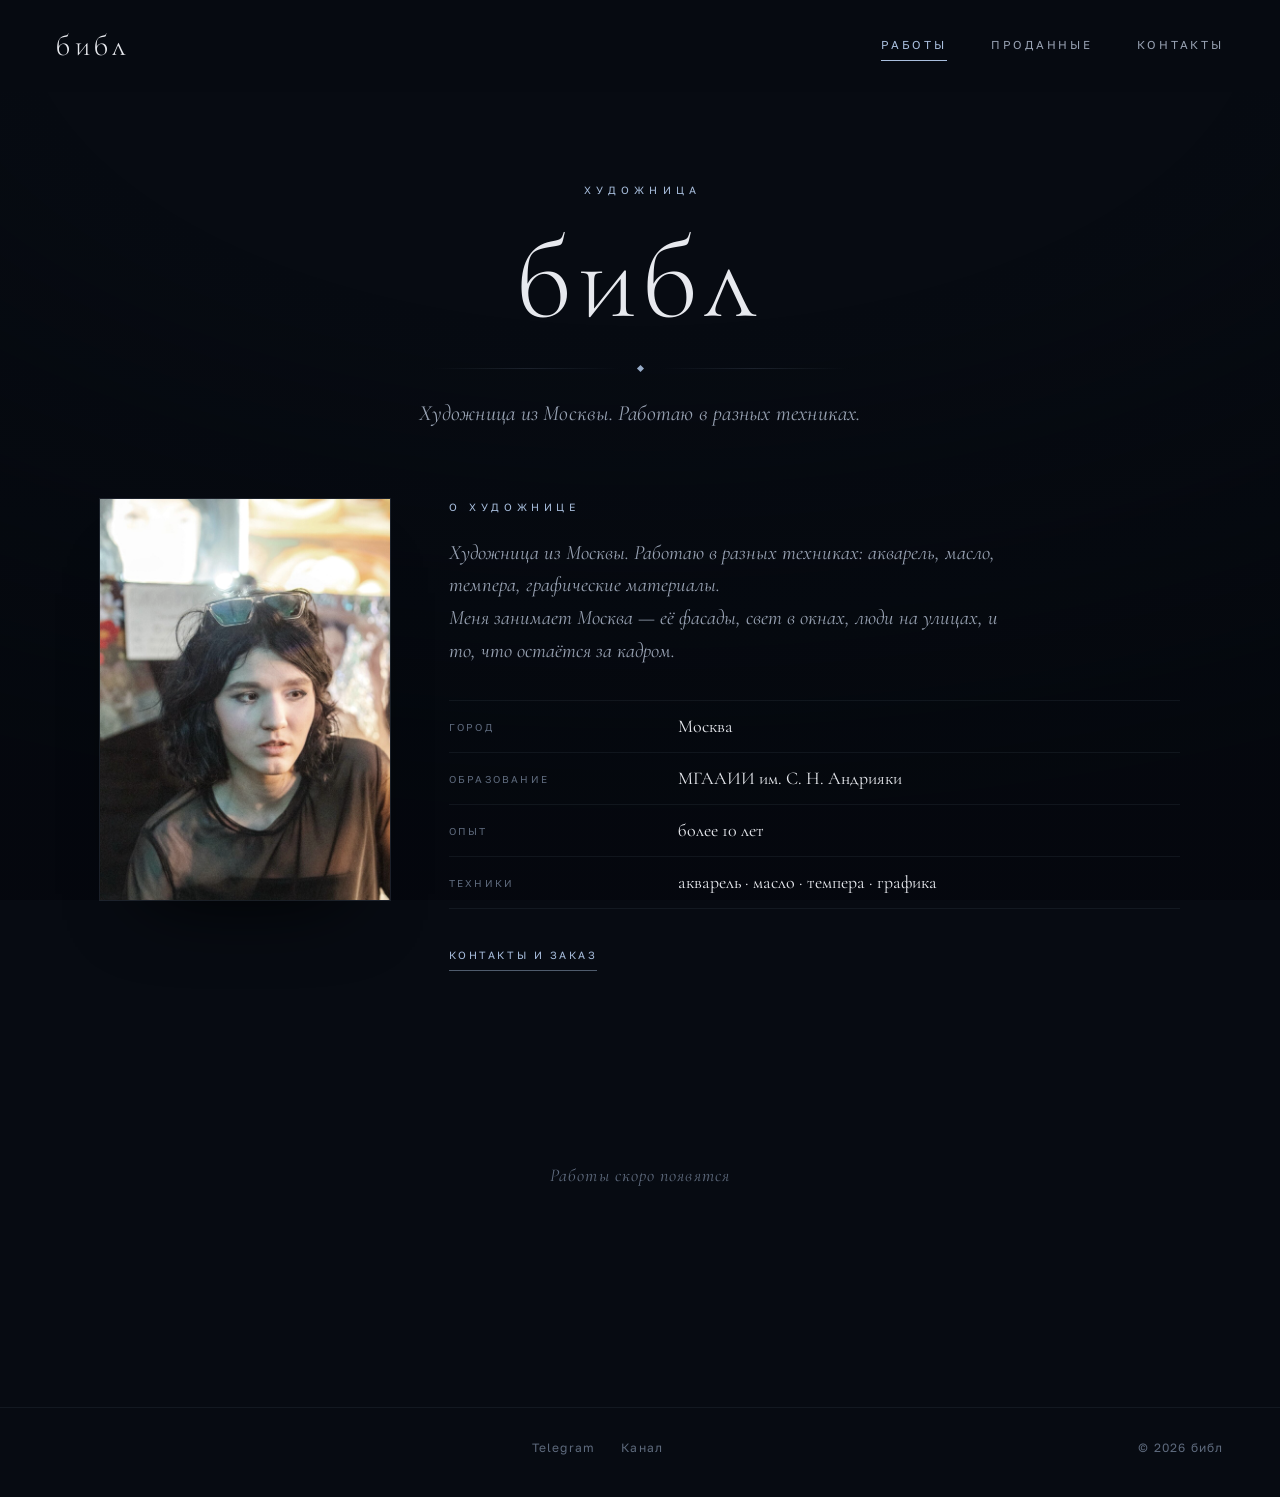
==== commit 0751f87e: "библ — блок о художнице, портрет, главная работа, нумерация каталога" ====
--- a/index.html
+++ b/index.html
@@ -38,7 +38,16 @@
       <p class="lede__text" id="bio-lede"></p>
       <p class="lede__meta" id="lede-meta"></p>
     </div>
-    <div class="hero-rule"></div>
+    <section class="intro" id="intro">
+      <figure class="intro__photo" id="intro-photo"></figure>
+      <div class="intro__body">
+        <p class="intro__kicker">О художнице</p>
+        <p class="intro__text" id="intro-text"></p>
+        <dl class="intro__facts" id="intro-facts"></dl>
+        <a class="intro__more" href="#contacts">Контакты и заказ</a>
+      </div>
+    </section>
+    <div id="featured" class="featured-wrap" hidden></div>
     <div class="grid" id="grid-works" aria-live="polite"></div>
     <p class="void" id="void-works" hidden>Работы скоро появятся</p>
   </section>
@@ -76,6 +85,7 @@
 <footer class="foot">
   <div class="foot__in">
     <span id="legal-line"></span>
+    <span class="foot__links" id="foot-links"></span>
     <span class="foot__copy">© <span id="year"></span> библ</span>
   </div>
 </footer>
--- a/css/style.css
+++ b/css/style.css
@@ -124,6 +124,52 @@
 }
 .hero-rule{height:1px;background:linear-gradient(90deg,transparent,var(--line),transparent);margin-bottom:clamp(36px,4.4vw,64px)}
 
+/* ---------- о художнице ---------- */
+.intro{
+  display:grid;grid-template-columns:minmax(200px,290px) minmax(0,1fr);
+  gap:clamp(26px,4.6vw,68px);align-items:start;
+  max-width:1080px;margin:0 auto clamp(52px,6.4vw,104px);
+}
+.intro__photo{margin:0;box-shadow:0 0 0 1px var(--line),0 44px 80px -50px #000}
+.intro__photo img{width:100%;height:auto;display:block;filter:grayscale(.3) contrast(1.03)}
+.intro__kicker{margin:0 0 20px;font-size:10.5px;letter-spacing:.44em;text-transform:uppercase;color:var(--accent)}
+.intro__text{
+  margin:0 0 32px;font:italic 400 clamp(17px,1.6vw,21px)/1.6 'Cormorant',Georgia,serif;
+  color:var(--ink-dim);white-space:pre-line;max-width:62ch;
+}
+.intro__facts{margin:0 0 30px;border-top:1px solid var(--line-soft)}
+.intro__facts div{display:grid;grid-template-columns:minmax(110px,.42fr) 1fr;gap:18px;padding:13px 0;border-bottom:1px solid var(--line-soft)}
+.intro__facts dt{font-size:10px;letter-spacing:.22em;text-transform:uppercase;color:var(--ink-faint);padding-top:5px}
+.intro__facts dd{margin:0;font:400 18px/1.4 'Cormorant',Georgia,serif;color:var(--ink)}
+.intro__more{
+  display:inline-block;font-size:10.5px;letter-spacing:.24em;text-transform:uppercase;
+  color:var(--accent);border-bottom:1px solid rgba(169,191,222,.45);padding-bottom:5px;
+  transition:border-color .3s,color .3s;
+}
+.intro__more:hover{color:#c3d3ea;border-bottom-color:#c3d3ea}
+
+/* ---------- главная работа ---------- */
+.featured-wrap{margin:0 0 clamp(46px,5.6vw,92px);text-align:center}
+.featured{
+  display:block;width:100%;border:0;background:none;padding:0;cursor:pointer;
+  animation:rise .9s cubic-bezier(.2,.7,.3,1) both;
+}
+.featured img{
+  display:block;margin:0 auto;max-width:100%;max-height:min(70vh,680px);width:auto;height:auto;
+  box-shadow:0 0 0 1px var(--line-soft),0 60px 120px -60px #000;
+  transition:filter .5s;
+}
+.featured:hover img{filter:brightness(1.04)}
+.featured__cap{display:block;margin-top:26px}
+.featured__title{
+  display:block;font:400 clamp(24px,2.4vw,34px)/1.25 'Cormorant',Georgia,serif;
+  color:var(--ink);letter-spacing:.01em;transition:color .3s;
+}
+.featured:hover .featured__title{color:var(--accent)}
+.featured__price{
+  display:block;margin:14px auto 0;font-size:15px;letter-spacing:.1em;color:var(--ink-dim);
+}
+
 /* ---------- развеска ---------- */
 .grid{columns:3;column-gap:var(--gap)}
 .card{
@@ -146,6 +192,10 @@
   font:italic 400 12px/1 'Cormorant',Georgia,serif;letter-spacing:.18em;color:var(--ink-dim);
 }
 .card__cap{display:block;padding-top:20px}
+.card__num{
+  display:block;margin-bottom:10px;font-size:9.5px;letter-spacing:.34em;
+  text-transform:uppercase;color:var(--accent);opacity:.85;
+}
 .card__title{
   display:block;font:400 clamp(20px,1.7vw,26px)/1.25 'Cormorant',Georgia,serif;
   letter-spacing:.01em;color:var(--ink);transition:color .3s;
@@ -199,6 +249,9 @@
 
 /* ---------- подвал ---------- */
 .foot{border-top:1px solid var(--line-soft);margin-top:20px}
+.foot__links{display:flex;gap:26px}
+.foot__links a{border-bottom:1px solid transparent;transition:color .25s,border-color .25s}
+.foot__links a:hover{color:var(--accent);border-bottom-color:var(--accent)}
 .foot__in{
   max-width:var(--max);margin:0 auto;padding:30px var(--pad) 38px;
   display:flex;flex-wrap:wrap;gap:10px 28px;justify-content:space-between;
@@ -239,6 +292,8 @@
   .nav{gap:20px}
   .nav a{font-size:10px;letter-spacing:.12em}
   .about{grid-template-columns:1fr}
+  .intro{grid-template-columns:1fr}
+  .intro__photo{max-width:320px}
   .about__photo{max-width:360px}
   .facts__row{grid-template-columns:1fr;gap:4px;padding:16px 0}
   .lb__arrow{font-size:36px}
